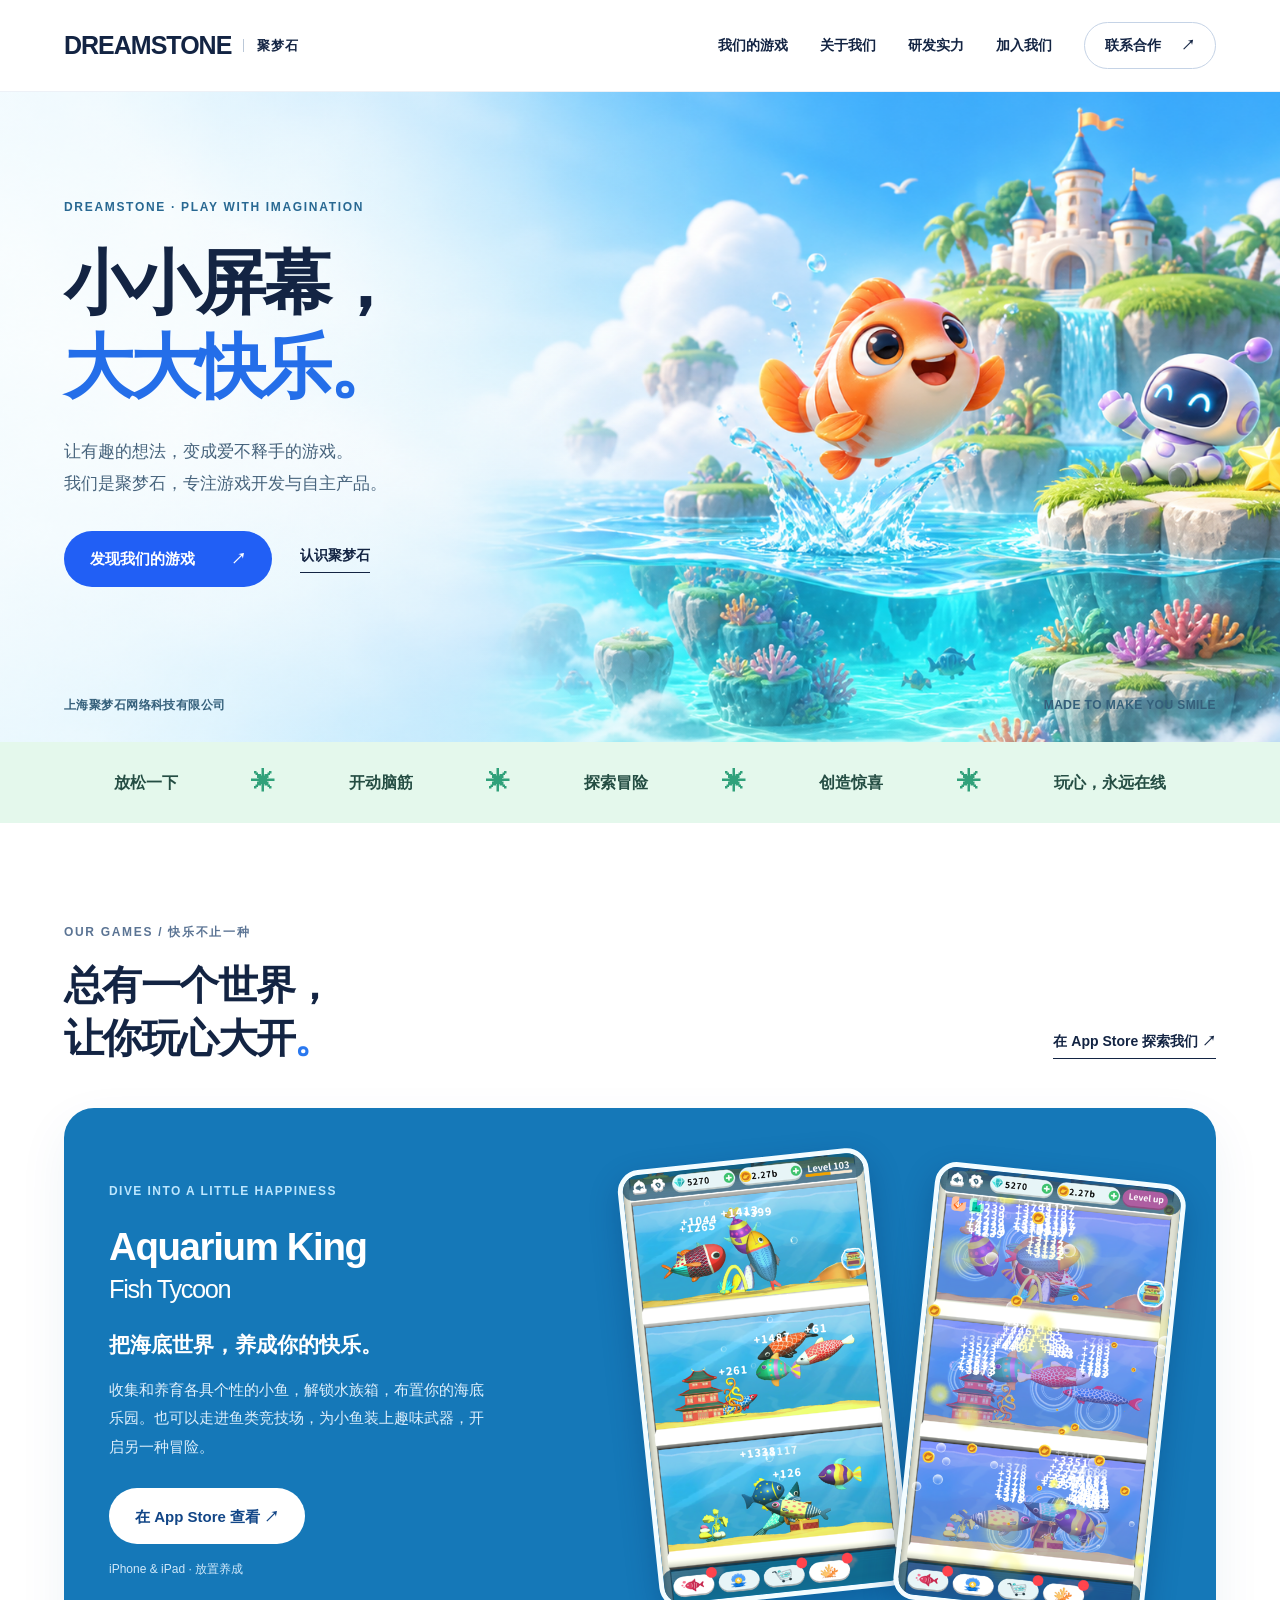
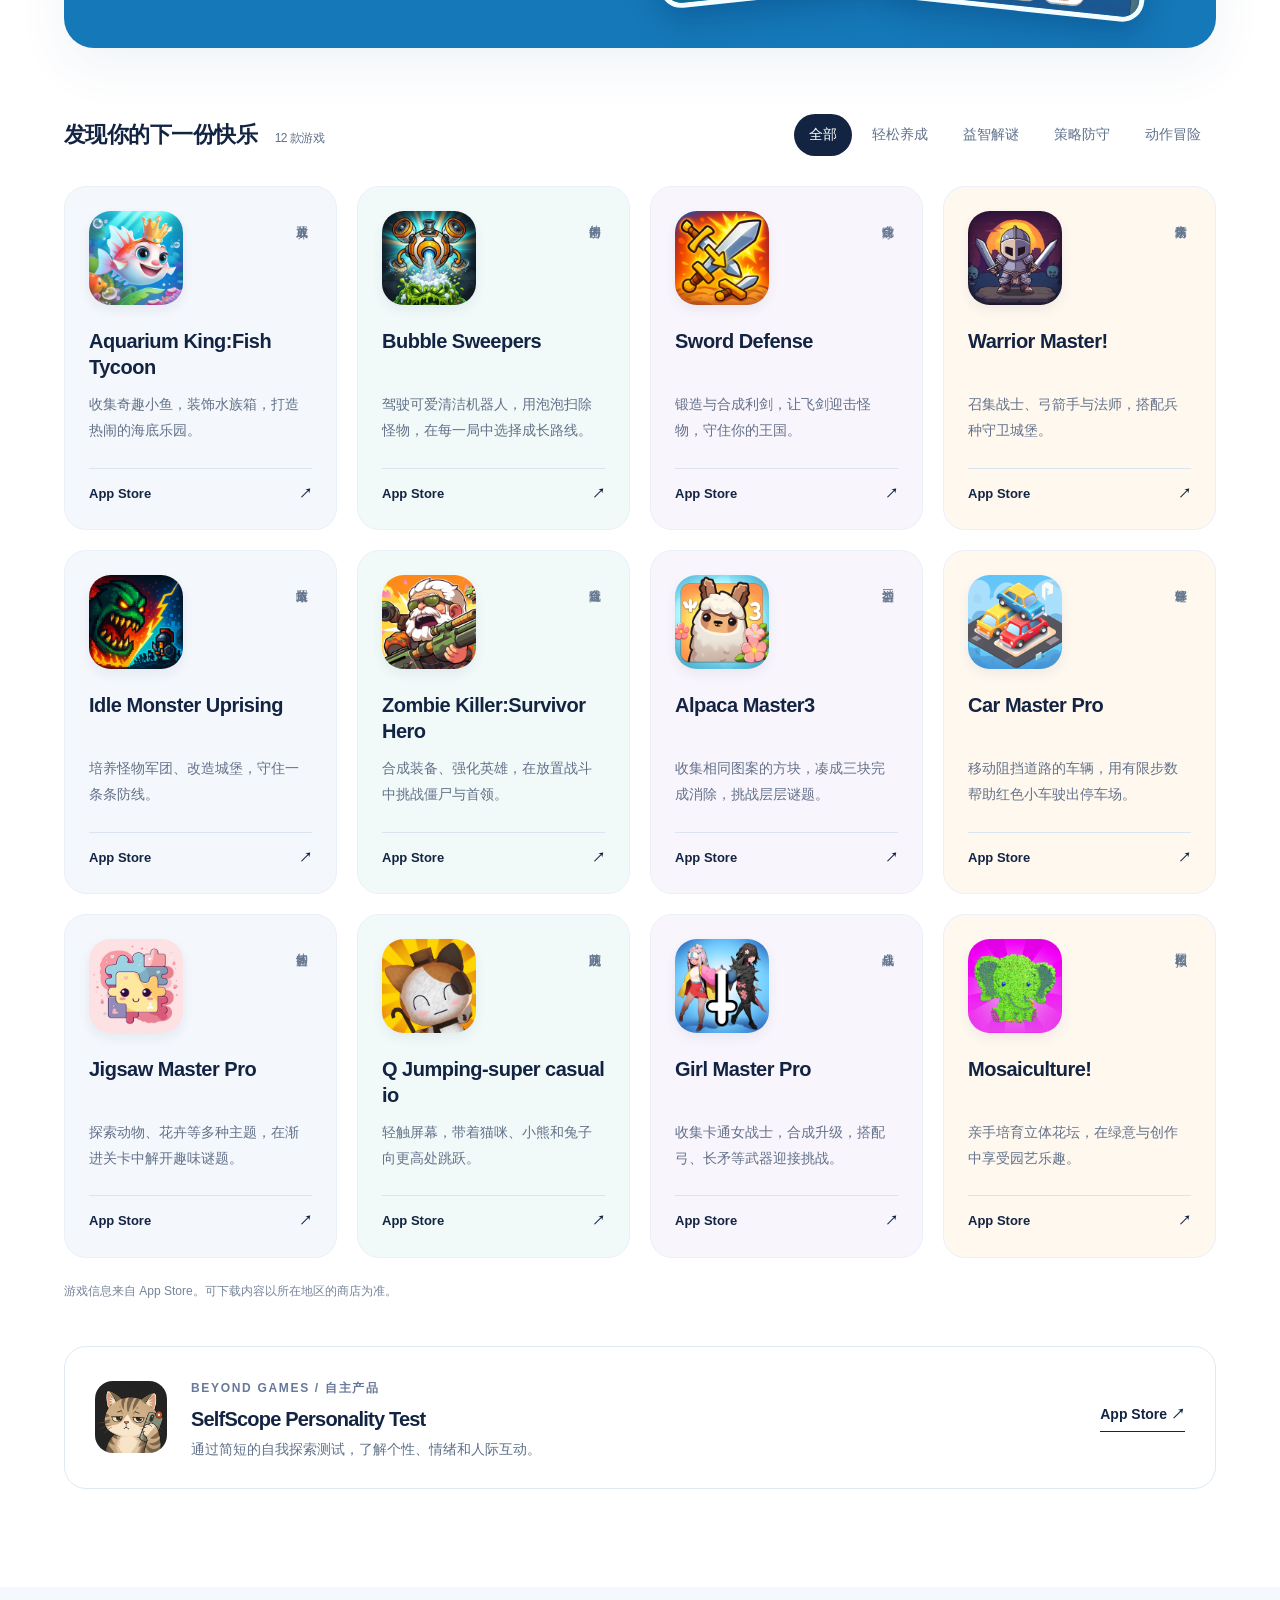
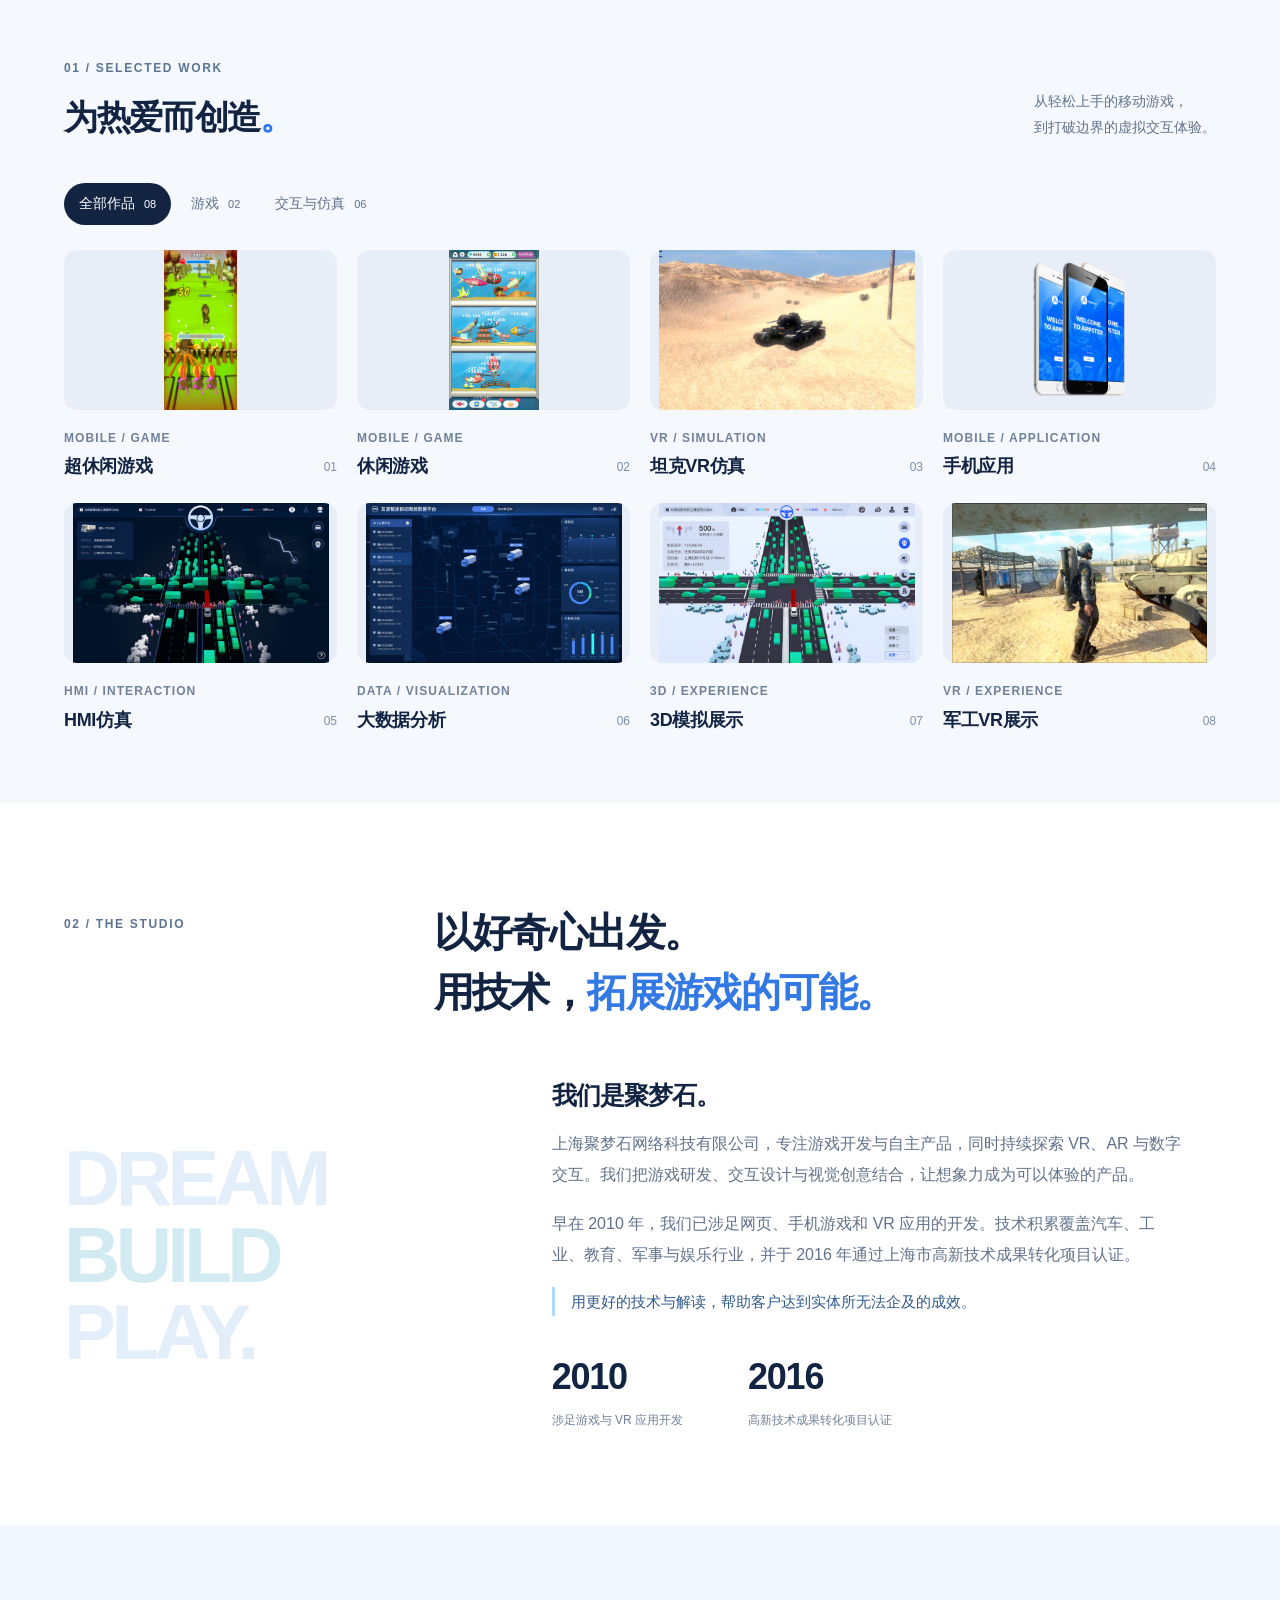
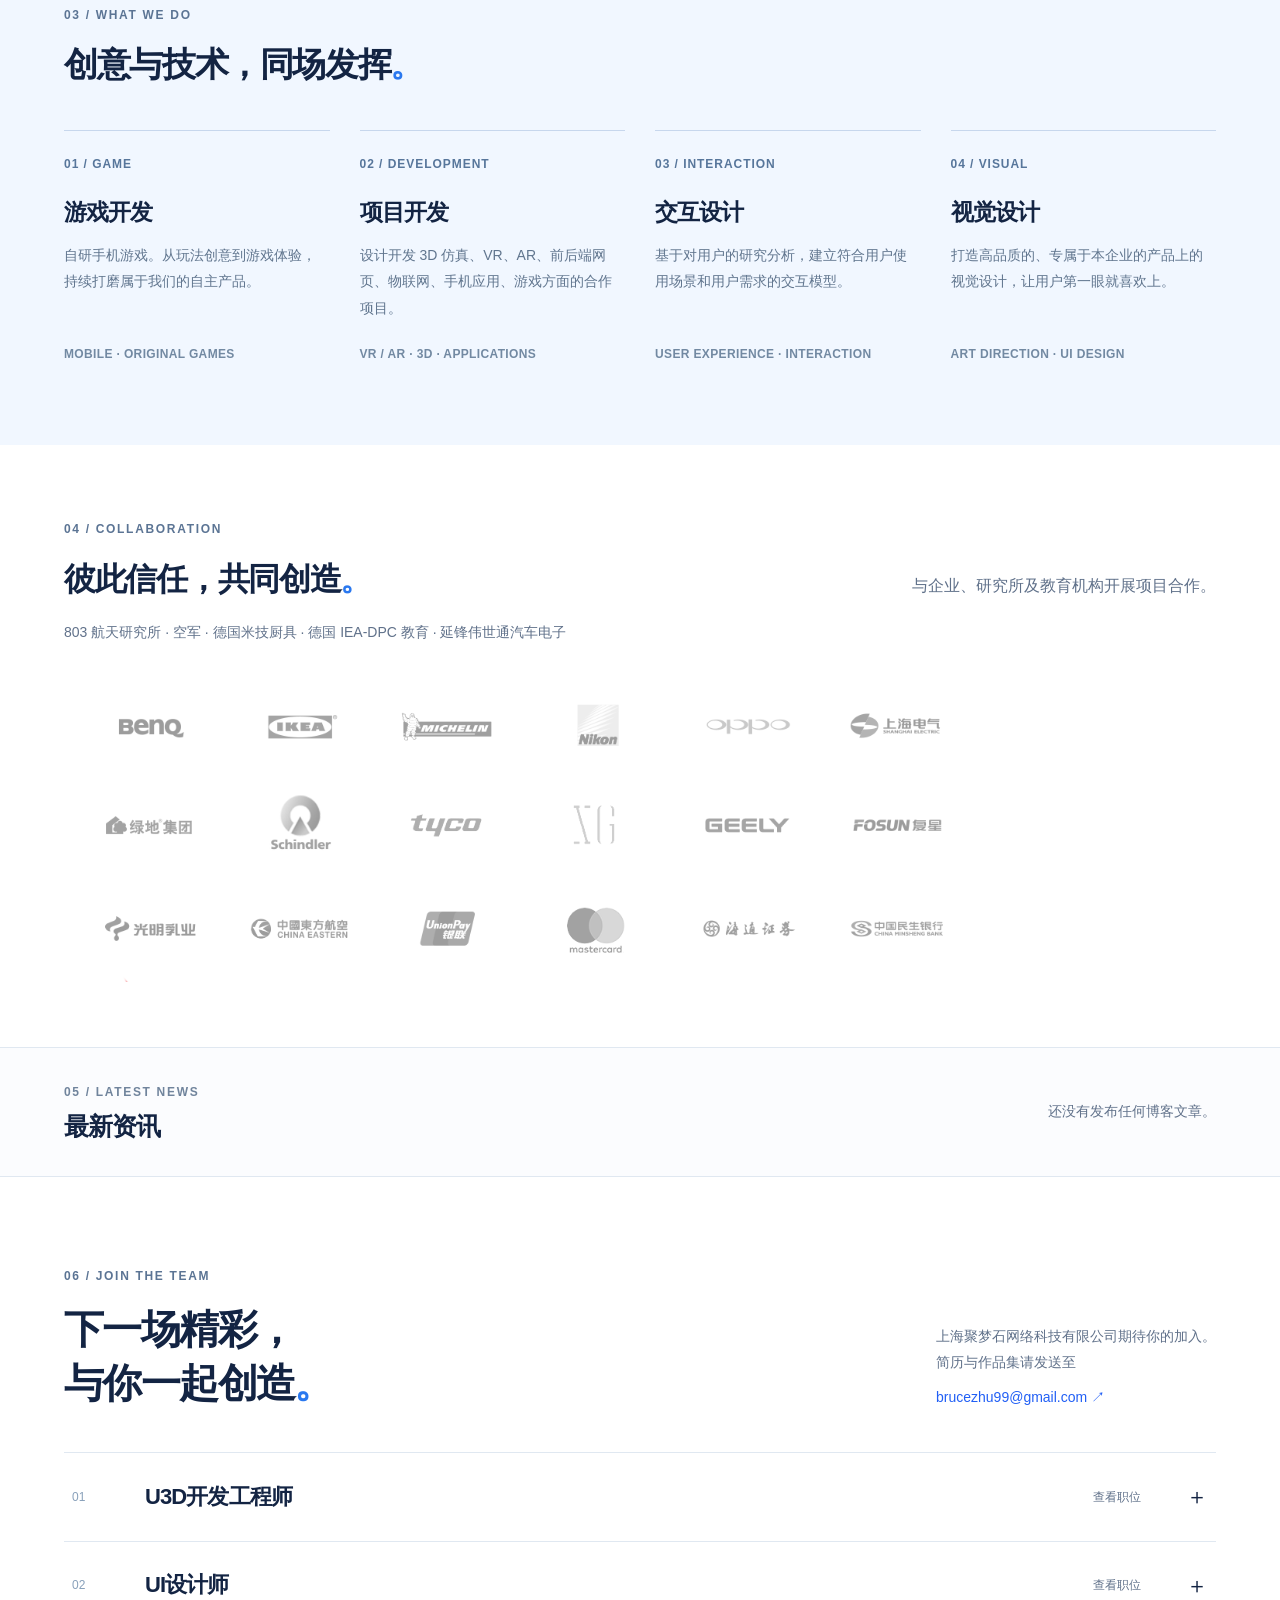
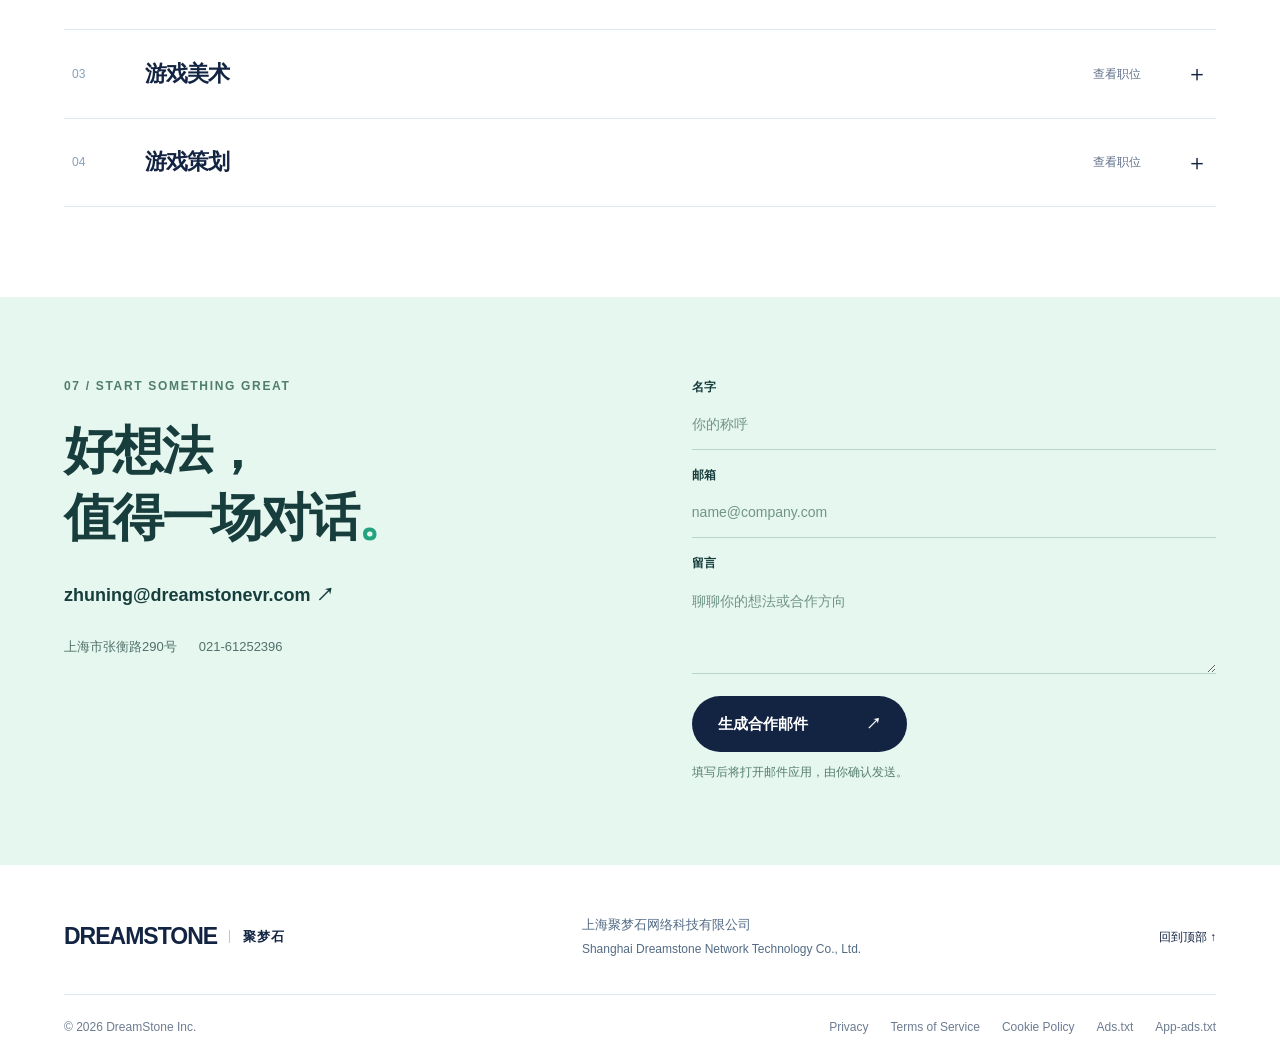
==== index.html @ 65e4093e "Launch playful DreamStone website and preserve advertising files Add the game studio homepage, 12 ve" ====
<!doctype html><html lang="zh-CN"><head><meta charset="utf-8"><meta name="viewport" content="width=device-width, initial-scale=1"><meta name="theme-color" content="#eefdff"><meta name="description" content="上海聚梦石网络科技有限公司，专注游戏开发、自研手机游戏、VR/AR 与交互设计。探索我们的游戏、作品与合作。"><title>DreamStone 聚梦石 | 游戏开发与自主产品</title><link rel="canonical" href="https://www.dreamstonevr.com/"><link rel="stylesheet" href="./style.css"><script defer src="./script.js"></script></head><body><a class="skip-link" href="#main">跳至正文</a><header class="site-header"><a class="brand" href="./" aria-label="DreamStone 聚梦石 首页">DREAMSTONE<span>聚梦石</span></a><button class="menu-toggle" aria-expanded="false" aria-controls="navigation">菜单 <span aria-hidden="true">＋</span></button><nav id="navigation" aria-label="主导航"><a href="./#games">我们的游戏</a><a href="./#studio">关于我们</a><a href="./#expertise">研发实力</a><a href="./#careers">加入我们</a><a class="nav-contact" href="./#contact">联系合作 <span aria-hidden="true">↗</span></a></nav></header><main id="main">
<section class="hero" id="section-f_c935b1f8-69a4-429b-96af-4ca5a14fdb53"><img class="hero-art" src="./hero.png" alt="小鱼、机器人与漂浮岛屿组成的明亮趣味世界，DreamStone 原创品牌概念视觉" fetchpriority="high"><div class="hero-shade"></div><div class="hero-content"><p class="eyebrow hero-kicker">DREAMSTONE · PLAY WITH IMAGINATION</p><h1>小小屏幕，<br><em>大大快乐。</em></h1><p class="hero-copy">让有趣的想法，变成爱不释手的游戏。<br>我们是聚梦石，专注游戏开发与自主产品。</p><div class="hero-actions"><a class="button primary" href="#games">发现我们的游戏 <span aria-hidden="true">↗</span></a><a class="text-link" href="#studio">认识聚梦石</a></div></div><div class="hero-bottom"><span>上海聚梦石网络科技有限公司</span><a href="#games">快乐，继续向下 ↓</a><span>MADE TO MAKE YOU SMILE</span></div></section>
<div class="discipline-strip"><span>放松一下</span><i>✳</i><span>开动脑筋</span><i>✳</i><span>探索冒险</span><i>✳</i><span>创造惊喜</span><i>✳</i><span>玩心，永远在线</span></div>
<section class="section games-section" id="games"><div class="section-heading"><div><p class="eyebrow">OUR GAMES / 快乐不止一种</p><h2>总有一个世界，<br>让你玩心大开<span class="lime">。</span></h2></div><a class="text-link" href="https://apps.apple.com/us/developer/shanghai-dreamstone-network-technology-co-ltd/id524619550" target="_blank" rel="noopener noreferrer">在 App Store 探索我们 ↗</a></div>
<div class="featured-game"><div class="featured-copy"><span class="feature-tag">DIVE INTO A LITTLE HAPPINESS</span><h3>Aquarium King<span>Fish Tycoon</span></h3><p>把海底世界，养成你的快乐。</p><p class="featured-description">收集和养育各具个性的小鱼，解锁水族箱，布置你的海底乐园。也可以走进鱼类竞技场，为小鱼装上趣味武器，开启另一种冒险。</p><a class="button white" href="https://apps.apple.com/us/app/aquarium-king-fish-tycoon/id1570078723" target="_blank" rel="noopener noreferrer">在 App Store 查看 ↗</a><span class="platform-note">iPhone & iPad · 放置养成</span></div><div class="featured-screens"><img src="./aquarium-screen-1.png" alt="Aquarium King 官方游戏截图：多层水族箱与奇趣小鱼" width="392" height="696" loading="lazy"><img src="./aquarium-screen-2.png" alt="Aquarium King 官方游戏截图：鱼类竞技玩法" width="392" height="696" loading="lazy"></div></div>
<div class="games-toolbar"><h3>发现你的下一份快乐 <span>12 款游戏</span></h3><div class="game-filters" role="group" aria-label="游戏分类"><button class="active" aria-pressed="true" data-game-filter="all">全部</button><button aria-pressed="false" data-game-filter="relax">轻松养成</button><button aria-pressed="false" data-game-filter="puzzle">益智解谜</button><button aria-pressed="false" data-game-filter="strategy">策略防守</button><button aria-pressed="false" data-game-filter="action">动作冒险</button></div></div><div class="games-grid"><article class="game-card" data-game-category="relax"><div class="game-top"><img src="./game-1570078723.jpg" alt="Aquarium King:Fish Tycoon 游戏图标" width="112" height="112" loading="lazy"><span class="game-kind">放置养成</span></div><h3>Aquarium King:Fish Tycoon</h3><p>收集奇趣小鱼，装饰水族箱，打造热闹的海底乐园。</p><a href="https://apps.apple.com/us/app/aquarium-king-fish-tycoon/id1570078723" target="_blank" rel="noopener noreferrer" aria-label="在 App Store 查看 Aquarium King:Fish Tycoon">App Store <span aria-hidden="true">↗</span></a></article><article class="game-card" data-game-category="action"><div class="game-top"><img src="./game-6780323839.jpg" alt="Bubble Sweepers 游戏图标" width="112" height="112" loading="lazy"><span class="game-kind">休闲射击</span></div><h3>Bubble Sweepers</h3><p>驾驶可爱清洁机器人，用泡泡扫除怪物，在每一局中选择成长路线。</p><a href="https://apps.apple.com/us/app/bubble-sweepers/id6780323839" target="_blank" rel="noopener noreferrer" aria-label="在 App Store 查看 Bubble Sweepers">App Store <span aria-hidden="true">↗</span></a></article><article class="game-card" data-game-category="strategy"><div class="game-top"><img src="./game-6751023880.jpg" alt="Sword Defense 游戏图标" width="112" height="112" loading="lazy"><span class="game-kind">合成防守</span></div><h3>Sword Defense</h3><p>锻造与合成利剑，让飞剑迎击怪物，守住你的王国。</p><a href="https://apps.apple.com/us/app/sword-defense/id6751023880" target="_blank" rel="noopener noreferrer" aria-label="在 App Store 查看 Sword Defense">App Store <span aria-hidden="true">↗</span></a></article><article class="game-card" data-game-category="strategy"><div class="game-top"><img src="./game-6753886900.jpg" alt="Warrior Master! 游戏图标" width="112" height="112" loading="lazy"><span class="game-kind">像素塔防</span></div><h3>Warrior Master!</h3><p>召集战士、弓箭手与法师，搭配兵种守卫城堡。</p><a href="https://apps.apple.com/us/app/warrior-master/id6753886900" target="_blank" rel="noopener noreferrer" aria-label="在 App Store 查看 Warrior Master!">App Store <span aria-hidden="true">↗</span></a></article><article class="game-card" data-game-category="strategy"><div class="game-top"><img src="./game-6754059428.jpg" alt="Idle Monster Uprising 游戏图标" width="112" height="112" loading="lazy"><span class="game-kind">放置策略</span></div><h3>Idle Monster Uprising</h3><p>培养怪物军团、改造城堡，守住一条条防线。</p><a href="https://apps.apple.com/us/app/idle-monster-uprising/id6754059428" target="_blank" rel="noopener noreferrer" aria-label="在 App Store 查看 Idle Monster Uprising">App Store <span aria-hidden="true">↗</span></a></article><article class="game-card" data-game-category="action"><div class="game-top"><img src="./game-1449235257.jpg" alt="Zombie Killer:Survivor Hero 游戏图标" width="112" height="112" loading="lazy"><span class="game-kind">合成冒险</span></div><h3>Zombie Killer:Survivor Hero</h3><p>合成装备、强化英雄，在放置战斗中挑战僵尸与首领。</p><a href="https://apps.apple.com/us/app/zombie-killer-survivor-hero/id1449235257" target="_blank" rel="noopener noreferrer" aria-label="在 App Store 查看 Zombie Killer:Survivor Hero">App Store <span aria-hidden="true">↗</span></a></article><article class="game-card" data-game-category="puzzle"><div class="game-top"><img src="./game-1661727412.jpg" alt="Alpaca Master3 游戏图标" width="112" height="112" loading="lazy"><span class="game-kind">三消益智</span></div><h3>Alpaca Master3</h3><p>收集相同图案的方块，凑成三块完成消除，挑战层层谜题。</p><a href="https://apps.apple.com/us/app/alpaca-master3/id1661727412" target="_blank" rel="noopener noreferrer" aria-label="在 App Store 查看 Alpaca Master3">App Store <span aria-hidden="true">↗</span></a></article><article class="game-card" data-game-category="puzzle"><div class="game-top"><img src="./game-6445834416.jpg" alt="Car Master Pro 游戏图标" width="112" height="112" loading="lazy"><span class="game-kind">停车解谜</span></div><h3>Car Master Pro</h3><p>移动阻挡道路的车辆，用有限步数帮助红色小车驶出停车场。</p><a href="https://apps.apple.com/us/app/car-master-pro/id6445834416" target="_blank" rel="noopener noreferrer" aria-label="在 App Store 查看 Car Master Pro">App Store <span aria-hidden="true">↗</span></a></article><article class="game-card" data-game-category="puzzle"><div class="game-top"><img src="./game-6447655092.jpg" alt="Jigsaw Master Pro 游戏图标" width="112" height="112" loading="lazy"><span class="game-kind">休闲益智</span></div><h3>Jigsaw Master Pro</h3><p>探索动物、花卉等多种主题，在渐进关卡中解开趣味谜题。</p><a href="https://apps.apple.com/us/app/jigsaw-master-pro/id6447655092" target="_blank" rel="noopener noreferrer" aria-label="在 App Store 查看 Jigsaw Master Pro">App Store <span aria-hidden="true">↗</span></a></article><article class="game-card" data-game-category="action"><div class="game-top"><img src="./game-1391591283.jpg" alt="Q Jumping-super casual io 游戏图标" width="112" height="112" loading="lazy"><span class="game-kind">萌宠跳跃</span></div><h3>Q Jumping-super casual io</h3><p>轻触屏幕，带着猫咪、小熊和兔子向更高处跳跃。</p><a href="https://apps.apple.com/us/app/q-jumping-super-casual-io/id1391591283" target="_blank" rel="noopener noreferrer" aria-label="在 App Store 查看 Q Jumping-super casual io">App Store <span aria-hidden="true">↗</span></a></article><article class="game-card" data-game-category="action"><div class="game-top"><img src="./game-6450163627.jpg" alt="Girl Master Pro 游戏图标" width="112" height="112" loading="lazy"><span class="game-kind">合成战斗</span></div><h3>Girl Master Pro</h3><p>收集卡通女战士，合成升级，搭配弓、长矛等武器迎接挑战。</p><a href="https://apps.apple.com/us/app/girl-master-pro/id6450163627" target="_blank" rel="noopener noreferrer" aria-label="在 App Store 查看 Girl Master Pro">App Store <span aria-hidden="true">↗</span></a></article><article class="game-card" data-game-category="relax"><div class="game-top"><img src="./game-1643468126.jpg" alt="Mosaiculture! 游戏图标" width="112" height="112" loading="lazy"><span class="game-kind">园艺模拟</span></div><h3>Mosaiculture!</h3><p>亲手培育立体花坛，在绿意与创作中享受园艺乐趣。</p><a href="https://apps.apple.com/us/app/mosaiculture/id1643468126" target="_blank" rel="noopener noreferrer" aria-label="在 App Store 查看 Mosaiculture!">App Store <span aria-hidden="true">↗</span></a></article></div><p id="game-result" class="sr-only" aria-live="polite"></p><p class="store-note">游戏信息来自 App Store。可下载内容以所在地区的商店为准。</p>
<div class="other-product"><img src="./game-6767140611.jpg" alt="SelfScope Personality Test 图标" width="72" height="72" loading="lazy"><div><span class="eyebrow">BEYOND GAMES / 自主产品</span><h3>SelfScope Personality Test</h3><p>通过简短的自我探索测试，了解个性、情绪和人际互动。</p></div><a class="text-link" href="https://apps.apple.com/us/app/selfscope-personality-test/id6767140611" target="_blank" rel="noopener noreferrer">App Store ↗</a></div></section>
<section class="section work-section" id="work"><span class="legacy-anchor" id="section-f_c42fc412-6797-42c9-9187-fbd71493d029"></span><div class="section-heading"><div><p class="eyebrow">01 / SELECTED WORK</p><h2>为热爱而创造<span class="lime">。</span></h2></div><p>从轻松上手的移动游戏，<br>到打破边界的虚拟交互体验。</p></div><div class="filters" role="group" aria-label="作品分类"><button class="active" aria-pressed="true" data-filter="all">全部作品 <span>08</span></button><button aria-pressed="false" data-filter="games">游戏 <span>02</span></button><button aria-pressed="false" data-filter="interactive">交互与仿真 <span>06</span></button></div><div class="work-grid"><button class="work-card featured" type="button" data-category="games" data-image="./case-02.jpg" data-title="超休闲游戏" aria-label="查看超休闲游戏案例原图"><div class="work-image"><img src="./case-02.jpg" alt="超休闲游戏" loading="lazy" width="720" height="405"><span class="image-action" aria-hidden="true">↗</span></div><div class="work-meta"><div><span class="eyebrow">MOBILE / GAME</span><h3>超休闲游戏</h3></div><span class="work-number">01</span></div></button><button class="work-card featured" type="button" data-category="games" data-image="./case-07.jpg" data-title="休闲游戏" aria-label="查看休闲游戏案例原图"><div class="work-image"><img src="./case-07.jpg" alt="休闲游戏" loading="lazy" width="720" height="405"><span class="image-action" aria-hidden="true">↗</span></div><div class="work-meta"><div><span class="eyebrow">MOBILE / GAME</span><h3>休闲游戏</h3></div><span class="work-number">02</span></div></button><button class="work-card " type="button" data-category="interactive" data-image="./case-01.png" data-title="坦克VR仿真" aria-label="查看坦克VR仿真案例原图"><div class="work-image"><img src="./case-01.png" alt="坦克VR仿真" loading="lazy" width="720" height="405"><span class="image-action" aria-hidden="true">↗</span></div><div class="work-meta"><div><span class="eyebrow">VR / SIMULATION</span><h3>坦克VR仿真</h3></div><span class="work-number">03</span></div></button><button class="work-card " type="button" data-category="interactive" data-image="./case-03.png" data-title="手机应用" aria-label="查看手机应用案例原图"><div class="work-image"><img src="./case-03.png" alt="手机应用" loading="lazy" width="720" height="405"><span class="image-action" aria-hidden="true">↗</span></div><div class="work-meta"><div><span class="eyebrow">MOBILE / APPLICATION</span><h3>手机应用</h3></div><span class="work-number">04</span></div></button><button class="work-card " type="button" data-category="interactive" data-image="./case-04.jpg" data-title="HMI仿真" aria-label="查看HMI仿真案例原图"><div class="work-image"><img src="./case-04.jpg" alt="HMI仿真" loading="lazy" width="720" height="405"><span class="image-action" aria-hidden="true">↗</span></div><div class="work-meta"><div><span class="eyebrow">HMI / INTERACTION</span><h3>HMI仿真</h3></div><span class="work-number">05</span></div></button><button class="work-card " type="button" data-category="interactive" data-image="./case-05.jpg" data-title="大数据分析" aria-label="查看大数据分析案例原图"><div class="work-image"><img src="./case-05.jpg" alt="大数据分析" loading="lazy" width="720" height="405"><span class="image-action" aria-hidden="true">↗</span></div><div class="work-meta"><div><span class="eyebrow">DATA / VISUALIZATION</span><h3>大数据分析</h3></div><span class="work-number">06</span></div></button><button class="work-card " type="button" data-category="interactive" data-image="./case-06.jpg" data-title="3D模拟展示" aria-label="查看3D模拟展示案例原图"><div class="work-image"><img src="./case-06.jpg" alt="3D模拟展示" loading="lazy" width="720" height="405"><span class="image-action" aria-hidden="true">↗</span></div><div class="work-meta"><div><span class="eyebrow">3D / EXPERIENCE</span><h3>3D模拟展示</h3></div><span class="work-number">07</span></div></button><button class="work-card " type="button" data-category="interactive" data-image="./case-08.png" data-title="军工VR展示" aria-label="查看军工VR展示案例原图"><div class="work-image"><img src="./case-08.png" alt="军工VR展示" loading="lazy" width="720" height="405"><span class="image-action" aria-hidden="true">↗</span></div><div class="work-meta"><div><span class="eyebrow">VR / EXPERIENCE</span><h3>军工VR展示</h3></div><span class="work-number">08</span></div></button></div><p class="work-result sr-only" aria-live="polite"></p></section>
<section class="section studio-section" id="studio"><span class="legacy-anchor" id="section-f_4228c337-e86f-43c0-85a7-d21270d2e737"></span><div class="studio-top"><p class="eyebrow">02 / THE STUDIO</p><p class="studio-manifesto">以好奇心出发。<br>用技术，<span>拓展游戏的可能。</span></p></div><div class="studio-bottom"><div class="studio-word">DREAM<br><span>BUILD</span><br>PLAY.</div><div class="studio-copy"><h3>我们是聚梦石。</h3><p>上海聚梦石网络科技有限公司，专注游戏开发与自主产品，同时持续探索 VR、AR 与数字交互。我们把游戏研发、交互设计与视觉创意结合，让想象力成为可以体验的产品。</p><p>早在 2010 年，我们已涉足网页、手机游戏和 VR 应用的开发。技术积累覆盖汽车、工业、教育、军事与娱乐行业，并于 2016 年通过上海市高新技术成果转化项目认证。</p><p class="studio-quote">用更好的技术与解读，帮助客户达到实体所无法企及的成效。</p><div class="milestones"><div><strong>2010</strong><span>涉足游戏与 VR 应用开发</span></div><div><strong>2016</strong><span>高新技术成果转化项目认证</span></div></div></div></div></section>
<section class="section expertise-section" id="expertise"><span class="legacy-anchor" id="section-f_567c95d9-d04e-42cd-bc88-c0b9f6d23569"></span><div class="section-heading"><div><p class="eyebrow">03 / WHAT WE DO</p><h2>创意与技术，同场发挥<span class="lime">。</span></h2></div></div><div class="expertise-grid"><article><span class="capability-number">01 / GAME</span><h3>游戏开发</h3><p>自研手机游戏。从玩法创意到游戏体验，持续打磨属于我们的自主产品。</p><span class="capability-tag">MOBILE · ORIGINAL GAMES</span></article><article><span class="capability-number">02 / DEVELOPMENT</span><h3>项目开发</h3><p>设计开发 3D 仿真、VR、AR、前后端网页、物联网、手机应用、游戏方面的合作项目。</p><span class="capability-tag">VR / AR · 3D · APPLICATIONS</span></article><article><span class="capability-number">03 / INTERACTION</span><h3>交互设计</h3><p>基于对用户的研究分析，建立符合用户使用场景和用户需求的交互模型。</p><span class="capability-tag">USER EXPERIENCE · INTERACTION</span></article><article><span class="capability-number">04 / VISUAL</span><h3>视觉设计</h3><p>打造高品质的、专属于本企业的产品上的视觉设计，让用户第一眼就喜欢上。</p><span class="capability-tag">ART DIRECTION · UI DESIGN</span></article></div></section>
<section class="section partners-section" id="partners"><span class="legacy-anchor" id="section-f_fa517d87-17cc-4539-b02c-eb68f96657d0"></span><p class="eyebrow">04 / COLLABORATION</p><div class="section-heading"><h2>彼此信任，共同创造<span class="lime">。</span></h2><p>与企业、研究所及教育机构开展项目合作。</p></div><p class="partners-copy">803 航天研究所 · 空军 · 德国米技厨具 · 德国 IEA-DPC 教育 · 延锋伟世通汽车电子</p><div class="partners-image"><img src="./partners.png" alt="原官网合作伙伴展示" loading="lazy"></div></section>
<section class="section news-section" id="news"><span class="legacy-anchor" id="section-f_072dec82-0565-4ae6-be80-2ce75dec5929"></span><div><p class="eyebrow">05 / LATEST NEWS</p><h2>最新资讯</h2></div><p>还没有发布任何博客文章。</p></section>
<section class="section careers-section" id="careers"><span class="legacy-anchor" id="section-f_4efe022c-b2f5-4af7-83c6-f37a21e5d4b7"></span><div class="section-heading"><div><p class="eyebrow">06 / JOIN THE TEAM</p><h2>下一场精彩，<br>与你一起创造<span class="lime">。</span></h2></div><p>上海聚梦石网络科技有限公司期待你的加入。<br>简历与作品集请发送至<br><a href="mailto:brucezhu99@gmail.com">brucezhu99@gmail.com ↗</a></p></div><div class="jobs"><details class="job"><summary><span class="job-index">01</span><h3>U3D开发工程师</h3><span class="job-label">查看职位</span><span class="job-expand" aria-hidden="true">＋</span></summary><div class="job-content"><div><p>· 负责公司产品U3D游戏架构与开发维护</p><p>· 熟悉 U3D引擎，C#语言和多种插件</p><p>· 掌握U3D进行UGUI、Android、Ios平台开发技能</p><p>· 有钻研精神，对新技术有孜孜不倦的追求</p><p>· 加分项：了解网络Socket 等协议接口开发</p></div><a href="mailto:brucezhu99@gmail.com?subject=U3D开发工程师应聘" class="text-link">投递简历 ↗</a></div></details><details class="job"><summary><span class="job-index">02</span><h3>UI设计师</h3><span class="job-label">查看职位</span><span class="job-expand" aria-hidden="true">＋</span></summary><div class="job-content"><div><p>· 参与完成公司产品设计及UI设计</p><p>· 具有完整的项目作品（请 Email 中提交 Portfolio）</p><p>· 熟练用 PS、AI 等图像处理软件</p><p>· 手绘能力出色，构图及色彩能力扎实</p><p>· 对 App 设计有强烈兴趣热爱设计，细节控</p></div><a href="mailto:brucezhu99@gmail.com?subject=UI设计师应聘" class="text-link">投递简历 ↗</a></div></details><details class="job"><summary><span class="job-index">03</span><h3>游戏美术</h3><span class="job-label">查看职位</span><span class="job-expand" aria-hidden="true">＋</span></summary><div class="job-content"><div><p>· 具备3年以上游戏公司设计经验</p><p>· 善于手绘插画能力，能绘制设计闪屏、欢迎页等插图海报</p><p>· 具备一定的动效制作能力，可设计表情包小动画、界面动效等</p><p>· 对设计专注执着、充满激情、勇于创新，有强烈的责任心和领悟能力</p><p>· 具备良好的沟通能力、团队协作能力</p></div><a href="mailto:brucezhu99@gmail.com?subject=游戏美术应聘" class="text-link">投递简历 ↗</a></div></details><details class="job"><summary><span class="job-index">04</span><h3>游戏策划</h3><span class="job-label">查看职位</span><span class="job-expand" aria-hidden="true">＋</span></summary><div class="job-content"><div><p>· 2年以上游戏策划相关工作经验</p><p>· 具备较强的游戏产品逻辑思维能力，能够分析、归纳和梳理产品功能，超休闲游戏开发经验</p><p>· 具备开发技术 知识，具备较强的沟通能力和表达能力</p><p>· 精通且熟练使用原型工具进行设计，如Axure、Viso、OmniGraffle等</p><p>· 掌握常见的交互设计流程与设计方法，在工作中灵活运用</p></div><a href="mailto:brucezhu99@gmail.com?subject=游戏策划应聘" class="text-link">投递简历 ↗</a></div></details></div></section>
<section class="section contact-section" id="contact"><span class="legacy-anchor" id="section-f_2e7ae768-e5a2-46df-ac74-33cbe8bd813a"></span><div class="contact-intro"><p class="eyebrow">07 / START SOMETHING GREAT</p><h2>好想法，<br>值得一场对话<span>。</span></h2><a class="contact-email" href="mailto:zhuning@dreamstonevr.com">zhuning@dreamstonevr.com ↗</a><div class="contact-details"><span>上海市张衡路290号</span><a href="tel:021-61252396">021-61252396</a></div></div><form id="contact-form"><label for="contact-name">名字</label><input id="contact-name" name="name" autocomplete="name" placeholder="你的称呼" required maxlength="100"><label for="contact-email">邮箱</label><input id="contact-email" name="email" type="email" autocomplete="email" placeholder="name@company.com" required maxlength="254"><label for="contact-message">留言</label><textarea id="contact-message" name="message" rows="3" placeholder="聊聊你的想法或合作方向" required maxlength="3000"></textarea><button class="button dark" type="submit">生成合作邮件 <span aria-hidden="true">↗</span></button><p class="form-note">填写后将打开邮件应用，由你确认发送。</p><p id="contact-status" role="status"></p></form></section>
</main><dialog id="work-dialog" aria-labelledby="dialog-title"><div class="dialog-bar"><h2 id="dialog-title"></h2><button id="dialog-close" aria-label="关闭案例预览">关闭 ×</button></div><img id="dialog-image" alt=""><p>DreamStone · 作品展示</p></dialog><footer class="site-footer"><div class="footer-top"><a class="brand" href="./">DREAMSTONE<span>聚梦石</span></a><p>上海聚梦石网络科技有限公司<br><span>Shanghai Dreamstone Network Technology Co., Ltd.</span></p><a href="./#main">回到顶部 ↑</a></div><div class="footer-bottom"><span>© 2026 DreamStone Inc.</span><nav aria-label="法律与广告声明"><a href="./privacy">Privacy</a><a href="./terms-of-service">Terms of Service</a><a href="./pages/cookie-policy">Cookie Policy</a><a href="./ads.txt">Ads.txt</a><a href="./app-ads.txt">App-ads.txt</a></nav></div></footer></body></html>
---- style.css ----
@charset "UTF-8";
:root{--ink:#132443;--muted:#60718a;--blue:#215ff5;--lime:#2a78ef;--line:#e0e8f1;--paper:#fff;--pale:#f4f8fe;--radius:24px;--max:1280px}
*{box-sizing:border-box}html{scroll-behavior:smooth;scroll-padding-top:100px}body{margin:0;background:var(--paper);color:var(--ink);font-family:Arial,"PingFang SC","Microsoft YaHei",sans-serif;font-size:16px;line-height:1.7;-webkit-font-smoothing:antialiased}h1,h2,h3,p{margin:0}h1,h2,h3{line-height:1.2;letter-spacing:-.04em}a{color:inherit;text-decoration:none}button,input,textarea{font:inherit}button,a,input,textarea,summary{-webkit-tap-highlight-color:transparent}button{color:inherit}a,button,summary{touch-action:manipulation}button{cursor:pointer}img{max-width:100%;display:block}button:focus-visible,a:focus-visible,summary:focus-visible{outline:3px solid #fdad29;outline-offset:5px}input:focus-visible,textarea:focus-visible{outline:3px solid #265df0;outline-offset:2px}::selection{background:#bdeefe;color:#142b54}[hidden]{display:none!important}.sr-only{position:absolute;width:1px;height:1px;padding:0;margin:-1px;overflow:hidden;clip:rect(0,0,0,0);white-space:nowrap;border:0}.skip-link{position:fixed;top:-100px;left:20px;padding:12px 20px;background:white;z-index:100}.skip-link:focus{top:12px}.lime{color:var(--lime)}.eyebrow{font-size:12px;font-weight:700;line-height:1.5;letter-spacing:.14em}.legacy-anchor{position:absolute;top:0;scroll-margin-top:100px}.text-link{font-weight:700;border-bottom:1px solid currentColor;padding-bottom:4px;display:inline-flex;align-items:center;gap:8px}.text-link:hover{color:var(--blue)}
.site-header{height:92px;padding:0 max(5%,calc((100vw - var(--max))/2));display:flex;align-items:center;justify-content:space-between;gap:30px;background:rgba(255,255,255,.96);position:relative;z-index:20;border-bottom:1px solid #edf1f7}.brand{display:inline-flex;align-items:center;gap:12px;font-size:25px;line-height:1;font-weight:900;letter-spacing:-1px;white-space:nowrap}.brand span{font-size:13px;font-weight:600;letter-spacing:.06em;padding-left:13px;border-left:1px solid #bbc8d8}.site-header nav{display:flex;gap:32px;align-items:center;font-size:14px;font-weight:700;white-space:nowrap}.site-header nav>a{transition:color .2s}.site-header nav>a:hover{color:var(--blue)}.nav-contact{border:1px solid #c5d3e6;padding:11px 20px;border-radius:50px}.nav-contact span{margin-left:16px}.menu-toggle{display:none}.button{display:inline-flex;align-items:center;justify-content:space-between;gap:36px;padding:15px 26px;min-height:56px;border:0;border-radius:50px;font-size:15px;font-weight:700;transition:transform .2s,box-shadow .2s}.button:hover{transform:translateY(-3px);box-shadow:0 8px 25px #17335825}.button.primary{background:var(--blue);color:white}.button.white{background:white;color:#124687}.button.dark{background:var(--ink);color:white}
.hero{height:650px;min-height:600px;position:relative;overflow:hidden;background:#eefdff}.hero-art{position:absolute;inset:0;width:100%;height:100%;object-fit:cover;object-position:center}.hero-shade{position:absolute;inset:0;background:linear-gradient(90deg,rgba(243,252,255,.55),rgba(243,252,255,0) 55%);pointer-events:none}.hero-content{position:relative;z-index:1;max-width:var(--max);width:90%;margin:0 auto;padding-top:106px}.hero-kicker{color:#286892;margin-bottom:25px}.hero h1{font-size:clamp(48px,5.5vw,80px);line-height:1.2;font-weight:900;letter-spacing:-.055em}.hero h1 em{font-style:normal;color:#246ee9}.hero-copy{font-size:17px;line-height:1.9;color:#47647d;margin:26px 0 30px}.hero-actions{display:flex;align-items:center;gap:28px}.hero-actions .text-link{font-size:14px}.hero-bottom{position:absolute;bottom:27px;left:5%;right:5%;display:flex;justify-content:space-between;align-items:center;font-size:12px;font-weight:600;color:#35607b;letter-spacing:.035em}.hero-bottom a{display:none}.discipline-strip{min-height:79px;display:flex;align-items:center;justify-content:space-evenly;gap:24px;padding:20px 5%;background:#e4f8ec;color:#244d43;font-size:16px;font-weight:700}.discipline-strip i{color:#30a17a;font-style:normal;font-size:24px}
.section{position:relative;padding:98px max(5%,calc((100vw - var(--max))/2))}.section-heading{display:flex;align-items:flex-end;justify-content:space-between;gap:45px;margin-bottom:42px}.section-heading h2{font-size:clamp(32px,3.1vw,46px);line-height:1.35}.section-heading .eyebrow{margin-bottom:18px;color:#5b7494}.section-heading>p{font-size:16px;color:var(--muted);line-height:1.9;max-width:420px}.section-heading>.text-link{font-size:14px;white-space:nowrap;margin-bottom:7px}
.games-section{padding-top:100px}.featured-game{background:#1578b8;border-radius:30px;display:grid;grid-template-columns:44% 56%;align-items:center;padding:50px 45px;color:white;min-height:535px;overflow:hidden;box-shadow:0 18px 50px #22588f12}.featured-copy{padding:0 12px 0 0;position:relative;z-index:1}.feature-tag{display:inline-block;color:#bce6fe;font-size:11px;letter-spacing:.12em;font-weight:700;margin-bottom:23px}.featured-copy h3{font-size:clamp(32px,3vw,46px);letter-spacing:-.035em;line-height:1.12}.featured-copy h3 span{display:block;font-size:.66em;font-weight:500;margin-top:7px}.featured-copy>p{font-size:21px;font-weight:600;margin-top:24px}.featured-copy .featured-description{font-size:15px;line-height:1.9;color:#deeffc;font-weight:400;max-width:380px;margin-top:13px}.featured-copy .button{margin-top:27px}.platform-note{display:block;font-size:12px;color:#cfe8fa;margin-top:15px}.featured-screens{display:flex;gap:24px;justify-content:flex-end;align-items:center;padding:0 4px}.featured-screens img{width:43%;height:auto;border:5px solid #f3fcff;border-radius:22px;box-shadow:0 12px 30px #04326855}.featured-screens img:first-child{transform:rotate(-6deg)}.featured-screens img:last-child{transform:rotate(6deg) translateY(14px)}
.games-toolbar{margin:66px 0 30px;display:flex;flex-wrap:wrap;gap:24px;align-items:center;justify-content:space-between}.games-toolbar h3{font-size:22px;letter-spacing:-.025em}.games-toolbar h3 span{font-size:12px;color:var(--muted);font-weight:400;margin-left:12px;white-space:nowrap}.game-filters,.filters{display:flex;flex-wrap:wrap;gap:5px}.game-filters button,.filters button{background:none;border:1px solid transparent;border-radius:25px;padding:8px 14px;font-size:14px;color:var(--muted);transition:background .2s,color .2s}.game-filters button:hover,.filters button:hover{background:#edf4ff;color:var(--ink)}.game-filters button.active,.filters button.active{background:var(--ink);color:white}.games-grid{display:grid;grid-template-columns:repeat(4,minmax(0,1fr));gap:20px}.game-card{padding:24px;background:#f4f7fc;border:1px solid #eaf0f8;border-radius:22px;display:flex;flex-direction:column;transition:transform .22s,box-shadow .22s,background .22s;min-width:0}.game-card:nth-child(4n+2){background:#f1faf9}.game-card:nth-child(4n+3){background:#f9f5fd}.game-card:nth-child(4n){background:#fff8ef}.game-card:hover{transform:translateY(-5px);box-shadow:0 10px 25px #244c7020;background:white}.game-top{display:flex;align-items:flex-start;justify-content:space-between;gap:8px;margin-bottom:23px}.game-top img{border-radius:23%;width:94px;height:94px;box-shadow:0 5px 12px #193e6612}.game-kind{font-size:11px;color:#62748d;padding-top:5px;writing-mode:vertical-rl;letter-spacing:.15em}.game-card h3{font-size:20px;line-height:1.3;min-height:52px;letter-spacing:-.025em;overflow-wrap:anywhere}.game-card>p{font-size:14px;color:#637189;line-height:1.85;margin:12px 0 24px;flex:1}.game-card>a{font-size:13px;font-weight:700;display:flex;justify-content:space-between;padding-top:14px;border-top:1px solid #dce4ef}.game-card>a:hover{color:var(--blue)}.store-note{font-size:12px;color:#76849a;margin-top:23px}.other-product{display:flex;align-items:center;gap:24px;margin-top:45px;padding:26px 30px;border:1px solid var(--line);border-radius:22px}.other-product img{border-radius:18px;flex:none}.other-product h3{font-size:20px;margin:7px 0}.other-product p{font-size:14px;color:var(--muted)}.other-product .eyebrow{font-size:10px;color:#67799a}.other-product>.text-link{margin-left:auto;font-size:14px;white-space:nowrap}
.work-section{background:#f5f9fd;padding-top:72px;padding-bottom:72px}.work-section .section-heading h2{font-size:34px}.work-section .section-heading h2:before{content:""}.work-section .filters{margin-bottom:25px}.filters span{font-size:11px;margin-left:5px}.work-grid{display:grid;grid-template-columns:repeat(4,minmax(0,1fr));gap:26px 20px}.work-card{display:block;text-align:left;padding:0;border:0;background:transparent;min-width:0}.work-image{height:160px;display:flex;align-items:center;justify-content:center;border-radius:13px;background:#e7eef7;position:relative;overflow:hidden}.work-image>img{width:100%;height:100%;object-fit:contain}.image-action{position:absolute;right:9px;bottom:9px;border-radius:50%;width:29px;height:29px;background:white;display:grid;place-items:center;opacity:0;transition:opacity .2s}.work-card:hover .image-action{opacity:1}.work-meta{display:flex;justify-content:space-between;align-items:flex-end;margin-top:13px;gap:15px}.work-meta .eyebrow{font-size:9px;color:#718199;letter-spacing:.09em}.work-meta h3{font-size:18px;margin-top:6px;letter-spacing:-.02em}.work-number{font-size:12px;color:#7c8da6}.work-section .work-intro{font-size:14px;color:var(--muted)}
.studio-section{padding-top:100px;padding-bottom:95px}.studio-top{display:grid;grid-template-columns:30% 70%;gap:24px;margin-bottom:58px}.studio-top .eyebrow{color:#5b7494;padding-top:12px}.studio-manifesto{font-size:clamp(32px,3.1vw,46px);line-height:1.5;font-weight:700;letter-spacing:-.04em}.studio-manifesto span{color:#3279e4}.studio-bottom{display:grid;grid-template-columns:38% 62%;gap:50px}.studio-word{font-weight:900;font-size:78px;line-height:.99;letter-spacing:-.06em;color:#e2eefa;align-self:center}.studio-word span{color:#d2eaf1}.studio-copy{max-width:630px}.studio-copy h3{font-size:25px;margin-bottom:18px}.studio-copy>p{margin-top:17px;font-size:16px;line-height:1.95;color:#61728a}.studio-copy .studio-quote{font-size:15px;color:#305a89;border-left:3px solid #aedcff;padding-left:16px}.milestones{display:flex;gap:65px;margin-top:30px}.milestones>div{display:flex;flex-direction:column}.milestones strong{font-size:36px;letter-spacing:-.035em;font-weight:700}.milestones span{font-size:12px;color:#6f8098;margin-top:3px}
.expertise-section{background:#f1f7ff;padding-top:80px;padding-bottom:80px}.expertise-section .section-heading h2{font-size:34px}.expertise-grid{display:grid;grid-template-columns:repeat(4,minmax(0,1fr));gap:30px}.expertise-grid article{border-top:1px solid #c7d7ed;padding-top:23px;display:flex;flex-direction:column;align-items:flex-start}.capability-number{font-size:11px;letter-spacing:.08em;color:#57769b;font-weight:700}.expertise-grid h3{font-size:23px;margin:25px 0 15px}.expertise-grid p{font-size:14px;line-height:1.9;color:#60758e;flex:1}.capability-tag{font-size:9px;font-weight:700;letter-spacing:.03em;color:#7289a2;margin-top:23px}.partners-section{padding-top:75px;padding-bottom:65px}.partners-section>.eyebrow{color:#5b7494;margin-bottom:20px}.partners-section h2{font-size:32px}.partners-section .section-heading{margin-bottom:20px}.partners-copy{font-size:14px;color:var(--muted)}.partners-image{margin-top:32px;background:white;max-width:930px}.partners-image img{width:100%;height:auto;object-fit:contain}.news-section{display:flex;justify-content:space-between;gap:25px;align-items:center;border-top:1px solid var(--line);border-bottom:1px solid var(--line);padding-top:35px;padding-bottom:35px;background:#fbfcfe}.news-section .eyebrow{color:#70849c;font-size:10px;margin-bottom:10px}.news-section h2{font-size:25px}.news-section>p{font-size:14px;color:var(--muted)}
.careers-section{padding-top:90px;padding-bottom:90px}.careers-section .section-heading>p{font-size:14px}.careers-section .section-heading>p>a{color:var(--blue);display:inline-block;margin-top:8px}.job{border-top:1px solid var(--line)}.job:last-child{border-bottom:1px solid var(--line)}.job summary{cursor:pointer;display:flex;align-items:center;gap:25px;padding:25px 8px;list-style:none}.job summary::-webkit-details-marker{display:none}.job-index{color:#88a0ba;font-size:12px;width:48px}.job h3{font-size:22px}.job-label{margin-left:auto;font-size:12px;color:var(--muted)}.job-expand{font-size:22px;transition:transform .2s;margin-left:20px}.job[open] .job-expand{transform:rotate(45deg)}.job-content{padding:0 78px 30px;color:var(--muted);font-size:15px}.job-content p{margin:9px 0}.job-content .text-link{color:var(--blue);margin-top:15px}.contact-section{display:grid;grid-template-columns:1fr 1fr;gap:9%;background:#e6f7ef;padding-top:80px;padding-bottom:75px;color:#173d3d}.contact-intro>.eyebrow{color:#507d6d}.contact-intro h2{font-size:clamp(40px,4vw,56px);line-height:1.32;margin-top:22px}.contact-intro h2 span{color:#24a381}.contact-email{display:inline-block;margin-top:28px;font-size:18px;font-weight:700;overflow-wrap:anywhere}.contact-details{display:flex;flex-wrap:wrap;gap:22px;font-size:13px;margin-top:25px;color:#50716b}#contact-form{display:flex;flex-direction:column}#contact-form label{font-size:12px;font-weight:700;margin-bottom:6px}#contact-form input,#contact-form textarea{padding:10px 0 12px;background:transparent;border:0;border-bottom:1px solid #b7d6c9;color:#173d3d;resize:vertical;margin-bottom:15px;border-radius:0;font-size:14px}#contact-form input::placeholder,#contact-form textarea::placeholder{color:#719489}#contact-form .button{align-self:flex-start;min-width:215px;margin-top:7px}.form-note{font-size:12px;color:#567d70;margin-top:10px}#contact-status{font-size:13px;margin-top:8px}.site-footer{padding:48px max(5%,calc((100vw - var(--max))/2)) 25px;background:white}.footer-top{display:flex;align-items:center;justify-content:space-between;gap:35px;padding-bottom:34px}.footer-top .brand{font-size:23px}.footer-top>p{font-size:13px;line-height:1.8;color:#536b85}.footer-top>p span{font-size:11px}.footer-top>a:last-child{font-size:12px;white-space:nowrap}.footer-bottom{display:flex;justify-content:space-between;gap:25px;border-top:1px solid var(--line);padding-top:22px;font-size:11px;color:#6d7c91}.footer-bottom nav{display:flex;gap:22px;flex-wrap:wrap}.footer-bottom a:hover{color:var(--blue)}
dialog{width:min(950px,92vw);max-height:90vh;padding:24px;border:0;border-radius:22px;color:var(--ink);box-shadow:0 20px 100px #14244650}dialog::backdrop{background:#132443b3;backdrop-filter:blur(6px)}.dialog-bar{display:flex;justify-content:space-between;align-items:center;gap:25px;margin-bottom:20px}.dialog-bar h2{font-size:24px}.dialog-bar button{border:1px solid var(--line);border-radius:30px;padding:8px 15px;background:white;font-size:14px}#dialog-image{max-height:68vh;width:100%;object-fit:contain;background:#f1f5fb}dialog>p{font-size:12px;color:var(--muted);margin-top:15px}.legal-page{padding:68px max(5%,calc((100vw - var(--max))/2)) 90px;background:#f8faff;min-height:70vh}.legal-heading{padding-bottom:42px;border-bottom:1px solid var(--line);margin-bottom:42px}.legal-heading .eyebrow{color:#7185a0;margin-bottom:17px}.legal-heading h1{font-size:clamp(32px,4.2vw,58px);letter-spacing:-.04em;overflow-wrap:anywhere}.legal-layout{display:grid;grid-template-columns:250px minmax(0,1fr);gap:65px}.legal-toc{align-self:start;position:sticky;top:30px;max-height:85vh;overflow:auto}.legal-toc>p{font-size:11px;font-weight:700;letter-spacing:.1em;color:#617792;margin-bottom:12px}.legal-toc nav{display:flex;flex-direction:column}.legal-toc nav a{font-size:11px;line-height:1.7;padding:7px 0;color:#687991}.legal-toc nav a:hover{color:var(--blue)}.legal-toc .text-link{font-size:13px;margin-top:25px}.legal-body{font-size:16px;line-height:1.85;color:#41536d;overflow-wrap:anywhere}.legal-body p{margin:15px 0}.legal-body h2{font-size:22px;letter-spacing:-.02em;line-height:1.45;color:var(--ink);margin:38px 0 16px;scroll-margin-top:25px}.legal-body h1{font-size:28px;margin:28px 0}.legal-body li{margin:6px 0}.legal-body ul,.legal-body ol{padding-left:24px;margin:15px 0}.legal-body a{color:#215ed2;text-decoration:underline;text-underline-offset:3px}.cookie-page{max-width:100%;padding-left:max(7%,calc((100vw - 1000px)/2));padding-right:max(7%,calc((100vw - 1000px)/2))}.hosting-note{background:#eaf2ff;border-left:3px solid var(--blue);padding:20px 25px;margin-bottom:35px;font-size:14px}.hosting-note p{margin-top:8px}.cookie-page>.text-link{margin-top:30px}.not-found{padding:90px 8%;min-height:65vh;background:#eaf7ff}.not-found h1{font-size:60px;margin:25px 0 30px}.not-found>.text-link{margin-left:30px}
@media(min-width:1600px){.hero-content{padding-top:108px}.hero{height:700px}.hero-art{object-position:center 53%}.hero-bottom{left:calc((100vw - var(--max))/2);right:calc((100vw - var(--max))/2)}}
@media(max-width:1100px){.site-header{padding:0 4%;gap:20px}.brand{font-size:22px}.brand span{font-size:12px}.site-header nav{gap:20px;font-size:13px}.nav-contact{padding:9px 14px}.hero{height:610px}.hero-content{padding-top:110px}.hero h1{font-size:65px}.hero-copy{font-size:15px}.hero-art{object-position:54% center}.section{padding-left:5%;padding-right:5%}.games-grid{grid-template-columns:repeat(3,minmax(0,1fr))}.featured-game{padding:40px 30px;grid-template-columns:44% 56%;min-height:480px}.featured-screens{gap:16px}.featured-screens img{width:45%}.featured-copy h3{font-size:35px}.featured-description{max-width:320px}.work-grid{grid-template-columns:repeat(4,minmax(0,1fr))}.work-image{height:130px}.studio-bottom{grid-template-columns:32% 68%;gap:25px}.studio-word{font-size:67px}.expertise-grid{gap:22px}.capability-tag{font-size:8px}.footer-top{flex-wrap:wrap}.footer-bottom nav{gap:14px}.contact-section{gap:6%}.legal-layout{grid-template-columns:200px minmax(0,1fr);gap:35px}}
@media(max-width:800px){.site-header{height:78px}.brand{font-size:22px}.site-header nav{gap:13px;font-size:12px}.nav-contact span{margin-left:8px}.hero{height:570px;min-height:570px}.hero-art{object-position:54% center}.hero-content{padding-top:95px}.hero h1{font-size:54px}.hero-copy{max-width:310px;font-size:14px}.hero-actions{gap:20px}.hero-actions .button{padding:13px 20px;font-size:14px;gap:20px;min-height:50px}.hero-bottom{font-size:10px}.hero-bottom>span:last-child{display:none}.discipline-strip{gap:12px;font-size:14px;min-height:64px}.discipline-strip span:last-child,.discipline-strip i:last-of-type{display:none}.section{padding-top:70px;padding-bottom:70px}.section-heading{gap:25px}.section-heading>.text-link{white-space:normal;font-size:12px;max-width:150px}.section-heading h2{font-size:34px}.featured-game{grid-template-columns:1fr;padding:35px;gap:30px}.featured-copy h3 span{display:inline;margin-left:10px;font-size:.72em}.featured-copy .featured-description{max-width:100%}.featured-screens{justify-content:center;gap:30px;padding:15px 0}.featured-screens img{width:35%;max-width:240px}.games-toolbar h3{font-size:22px}.games-grid{grid-template-columns:repeat(3,minmax(0,1fr));gap:14px}.game-card{padding:18px}.game-top img{width:82px;height:82px}.game-card h3{font-size:18px;min-height:47px}.game-card p{font-size:13px}.other-product{padding:22px;gap:18px}.other-product>div{flex:1}.other-product>.text-link{font-size:12px}.work-grid{grid-template-columns:repeat(2,minmax(0,1fr));gap:25px}.work-image{height:200px}.studio-top{grid-template-columns:1fr;gap:20px;margin-bottom:35px}.studio-manifesto{font-size:35px}.studio-bottom{grid-template-columns:1fr}.studio-word{display:none}.studio-copy{max-width:100%}.expertise-grid{grid-template-columns:repeat(2,minmax(0,1fr));gap:32px}.capability-tag{font-size:10px}.partners-section .section-heading{align-items:flex-start;flex-direction:column;gap:14px}.partners-section .section-heading h2{font-size:30px}.news-section{padding-top:30px;padding-bottom:30px}.contact-section{grid-template-columns:1fr;gap:40px}.contact-intro h2{font-size:46px}.contact-details{margin-top:16px}#contact-form{max-width:600px}.footer-top>p{order:3;width:100%}.footer-bottom{flex-direction:column;gap:14px}.footer-bottom nav{gap:16px}.legal-layout{display:block}.legal-toc{position:static;max-height:unset;margin-bottom:30px}.legal-toc nav{display:none}.legal-toc>p{display:none}.legal-toc .text-link{margin-top:0}.legal-heading h1{font-size:40px}.job-content{padding-left:50px;padding-right:15px}}
@media(max-width:600px){html{scroll-padding-top:25px}.site-header{height:72px;padding:0 6%;position:relative}.brand{font-size:22px;gap:9px}.brand span{font-size:11px;padding-left:10px}.menu-toggle{display:flex;align-items:center;gap:12px;border:0;background:#edf4ff;padding:8px 12px;border-radius:22px;font-size:12px;font-weight:700}.menu-toggle span{font-size:17px}.site-header nav{position:absolute;top:72px;left:0;right:0;background:white;padding:16px 6% 24px;box-shadow:0 15px 20px #102c5012;display:none;flex-direction:column;align-items:stretch;gap:0;font-size:15px;white-space:normal}.site-header nav.open{display:flex}.site-header nav>a{padding:12px 0}.site-header nav .nav-contact{padding:12px 18px;margin-top:12px}.hero{min-height:680px;height:calc(100svh - 72px);max-height:790px;background:#e7faff}.hero-art{height:53%;width:100%;top:auto;bottom:34px;object-fit:cover;object-position:right center}.hero-shade{background:linear-gradient(180deg,#f1fcff 0%,#f1fcff 36%,transparent 65%);height:100%}.hero-content{padding-top:40px;width:88%}.hero-kicker{font-size:10px;letter-spacing:.08em;margin-bottom:16px}.hero h1{font-size:50px;line-height:1.18}.hero-copy{font-size:14px;line-height:1.85;margin:18px 0 22px;max-width:100%}.hero-actions .text-link{font-size:12px}.hero-actions{gap:22px}.hero-actions .button{min-height:48px;font-size:13px;padding:12px 20px;gap:24px}.hero-bottom{left:6%;right:6%;bottom:15px;font-size:9px;letter-spacing:0}.hero-bottom a{display:block;font-size:10px}.hero-bottom>span:first-child{max-width:60%}.discipline-strip{gap:12px;flex-wrap:wrap;padding:17px 6%;font-size:13px;justify-content:space-between;min-height:60px}.discipline-strip i{font-size:15px}.section{padding:56px 6%}.section-heading{margin-bottom:29px;display:block}.section-heading h2{font-size:32px}.section-heading>.text-link{margin-top:20px;max-width:100%;font-size:13px}.section-heading>p{font-size:14px;margin-top:20px}.section-heading .eyebrow{font-size:10px;margin-bottom:14px}.featured-game{border-radius:23px;padding:30px 24px;gap:12px;min-height:0}.feature-tag{font-size:9px;letter-spacing:.06em;margin-bottom:17px}.featured-copy h3{font-size:32px}.featured-copy h3 span{display:block;margin:7px 0 0;font-size:23px}.featured-copy>p{font-size:18px;margin-top:20px}.featured-copy .featured-description{font-size:14px;line-height:1.85}.featured-copy .button{padding:12px 20px;font-size:13px;min-height:48px;margin-top:22px}.featured-screens{gap:17px;padding-top:23px;padding-bottom:14px}.featured-screens img{width:44%;border-width:3px;border-radius:13px}.platform-note{font-size:10px}.games-toolbar{margin-top:38px;margin-bottom:23px;gap:18px}.games-toolbar h3{font-size:20px;line-height:1.5}.games-toolbar h3 span{font-size:11px}.game-filters{gap:5px}.game-filters button{font-size:12px;padding:7px 11px}.games-grid{grid-template-columns:repeat(2,minmax(0,1fr));gap:13px}.game-card{padding:17px 15px;border-radius:18px}.game-top{margin-bottom:17px}.game-top img{width:76px;height:76px}.game-kind{font-size:9px;letter-spacing:.08em}.game-card h3{font-size:17px;line-height:1.3;min-height:44px}.game-card p{font-size:12px;margin-top:10px;margin-bottom:17px;line-height:1.8}.game-card>a{font-size:12px}.store-note{font-size:10px;margin-top:20px}.other-product{padding:20px;align-items:flex-start;gap:15px;margin-top:30px;flex-wrap:wrap}.other-product img{width:56px;height:56px;border-radius:15px}.other-product h3{font-size:17px;line-height:1.35}.other-product p{font-size:12px}.other-product .eyebrow{font-size:8px;letter-spacing:.035em}.other-product>.text-link{margin-left:71px;font-size:12px}.work-section .section-heading h2{font-size:28px}.work-section .section-heading>p{font-size:13px}.work-grid{gap:23px 15px}.work-image{height:130px;border-radius:11px}.work-meta h3{font-size:16px}.work-meta .eyebrow{font-size:8px;letter-spacing:0}.work-number{display:none}.image-action{opacity:1;width:22px;height:22px;font-size:13px;bottom:5px;right:5px}.filters button{font-size:12px;padding:7px 11px}.studio-top{gap:18px;margin-bottom:28px}.studio-top .eyebrow{padding:0;font-size:10px}.studio-manifesto{font-size:29px;line-height:1.5}.studio-copy h3{font-size:22px}.studio-copy>p{font-size:14px}.studio-copy .studio-quote{font-size:13px}.milestones{gap:35px}.milestones strong{font-size:32px}.milestones span{font-size:10px}.expertise-section .section-heading h2{font-size:29px}.expertise-grid{gap:32px 23px}.expertise-grid article{padding-top:18px}.capability-number{font-size:9px;letter-spacing:.02em}.expertise-grid h3{font-size:21px;margin:18px 0 12px}.expertise-grid p{font-size:13px}.capability-tag{font-size:8px;margin-top:15px}.partners-section>.eyebrow{font-size:10px}.partners-section .section-heading h2{font-size:28px}.partners-section .section-heading>p{margin-top:0;font-size:13px}.partners-copy{font-size:12px;line-height:1.9}.partners-image{margin-top:22px}.news-section{padding-top:25px;padding-bottom:25px;align-items:flex-start}.news-section h2{font-size:21px}.news-section .eyebrow{font-size:8px}.news-section>p{font-size:12px;max-width:42%;padding-top:9px}.careers-section .section-heading>p{font-size:13px}.job summary{gap:12px;padding:22px 0}.job-index{width:24px;font-size:11px}.job h3{font-size:18px}.job-label{font-size:10px}.job-expand{margin-left:4px;font-size:18px}.job-content{padding:0 8px 24px 36px;font-size:13px}.contact-section{padding-top:50px;padding-bottom:50px;gap:35px}.contact-intro>.eyebrow{font-size:10px}.contact-intro h2{font-size:39px}.contact-email{font-size:16px;margin-top:23px}.contact-details{font-size:12px;gap:13px}.site-footer{padding:35px 6% 25px}.footer-top{gap:24px;padding-bottom:25px}.footer-top .brand{font-size:20px}.footer-top .brand span{font-size:10px}.footer-top>p{font-size:12px}.footer-top>p span{font-size:9px}.footer-top>a:last-child{font-size:10px}.footer-bottom{font-size:10px;padding-top:20px}.footer-bottom nav{font-size:10px;column-gap:17px;row-gap:10px}.legal-page{padding:42px 6% 55px}.legal-heading{margin-bottom:25px;padding-bottom:26px}.legal-heading h1{font-size:32px;line-height:1.15}.legal-heading .eyebrow{font-size:10px}.legal-body{font-size:15px;line-height:1.85}.legal-body h2{font-size:20px;margin-top:30px}.hosting-note{font-size:13px;padding:18px}.not-found{padding:65px 7%}.not-found h1{font-size:42px}.not-found>.text-link{display:block;margin:25px 0 0;width:max-content}.dialog-bar h2{font-size:20px}dialog{padding:17px}.dialog-bar button{font-size:12px}}
@media(prefers-reduced-motion:reduce){html{scroll-behavior:auto}*,*:before,*:after{animation:none!important;transition:none!important}.button:hover,.game-card:hover{transform:none}}
/* Keep product descriptions and useful metadata readable on small displays. */
.game-card>p,.expertise-grid p,.other-product p,.work-section .section-heading>p{font-size:14px}
.eyebrow,.hero-kicker,.feature-tag,.platform-note,.game-kind,.work-meta .eyebrow,.capability-number,.capability-tag,.store-note,.other-product .eyebrow,.partners-section>.eyebrow,.news-section .eyebrow,.hero-bottom,.hero-bottom a,.footer-bottom,.footer-bottom nav,.footer-top>p span{font-size:12px}
.game-kind{letter-spacing:.04em}.legal-toc nav a{font-size:13px}.job-label{font-size:12px}
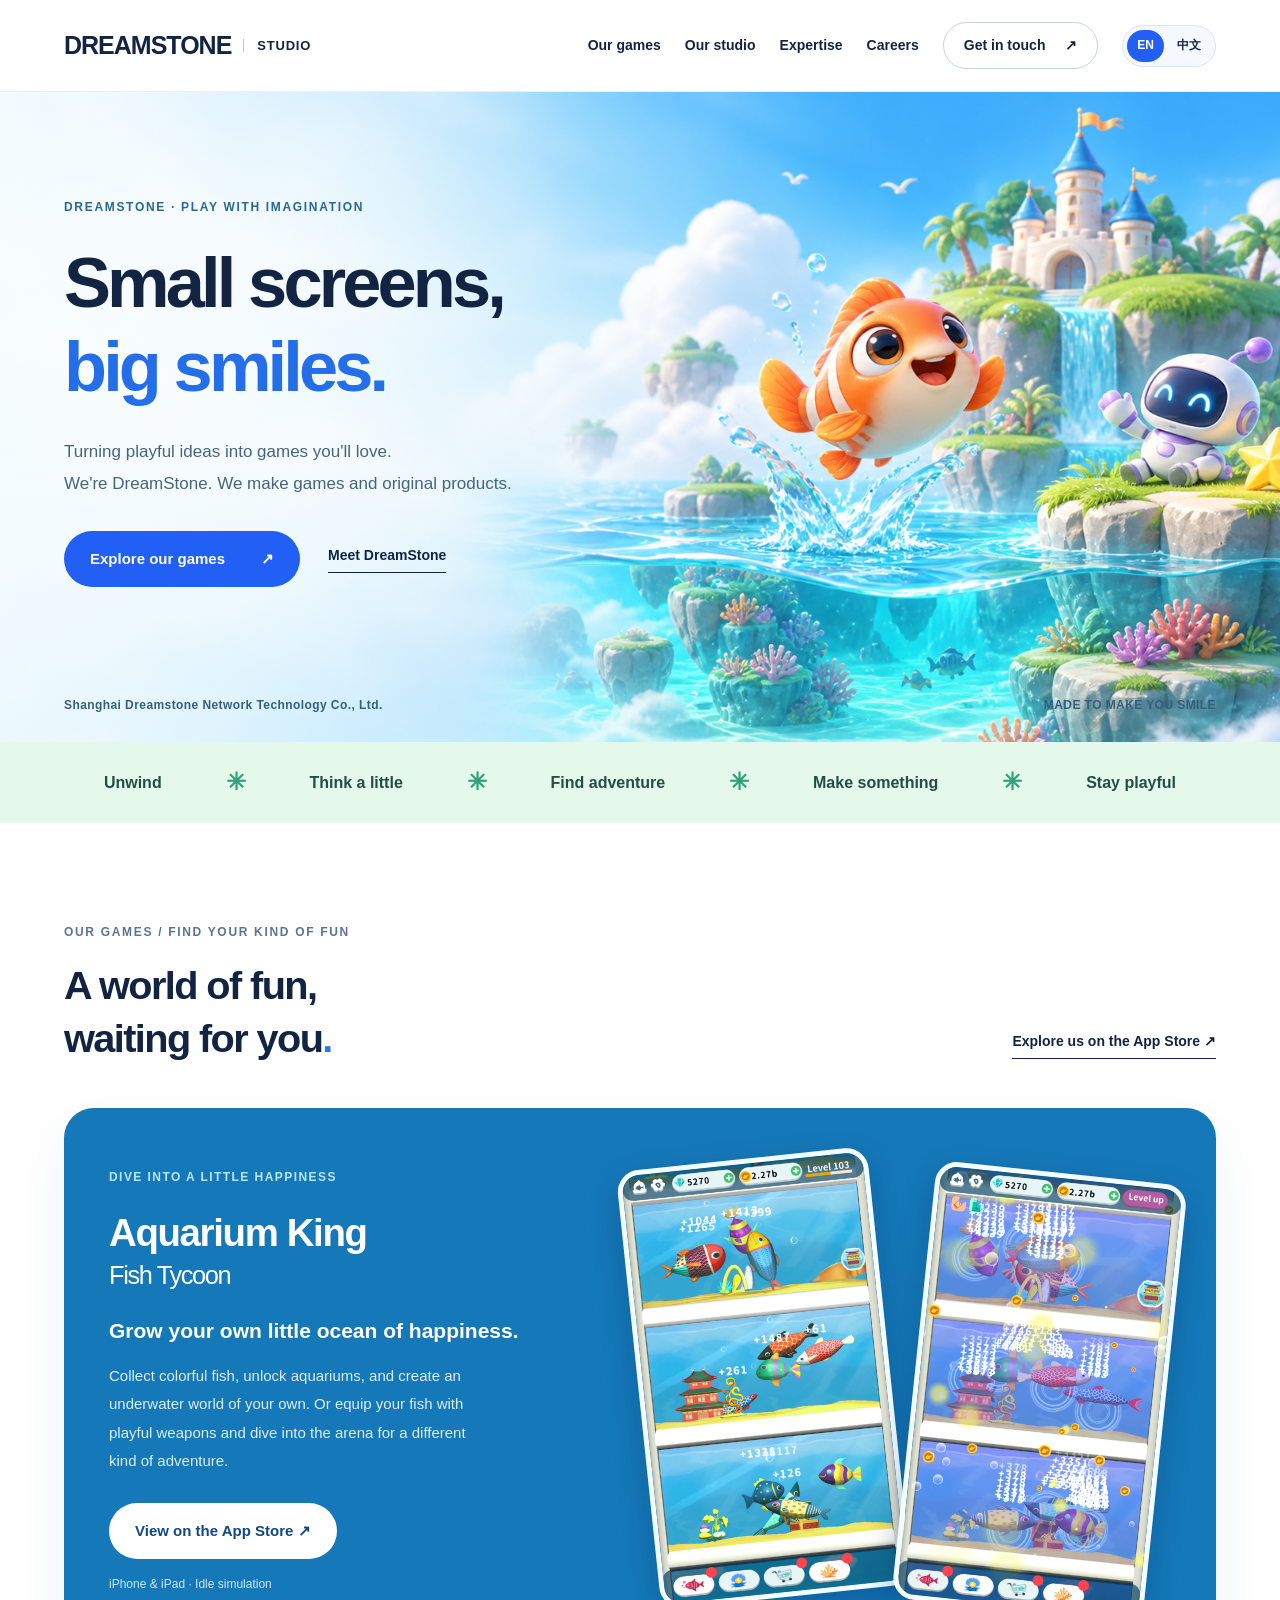
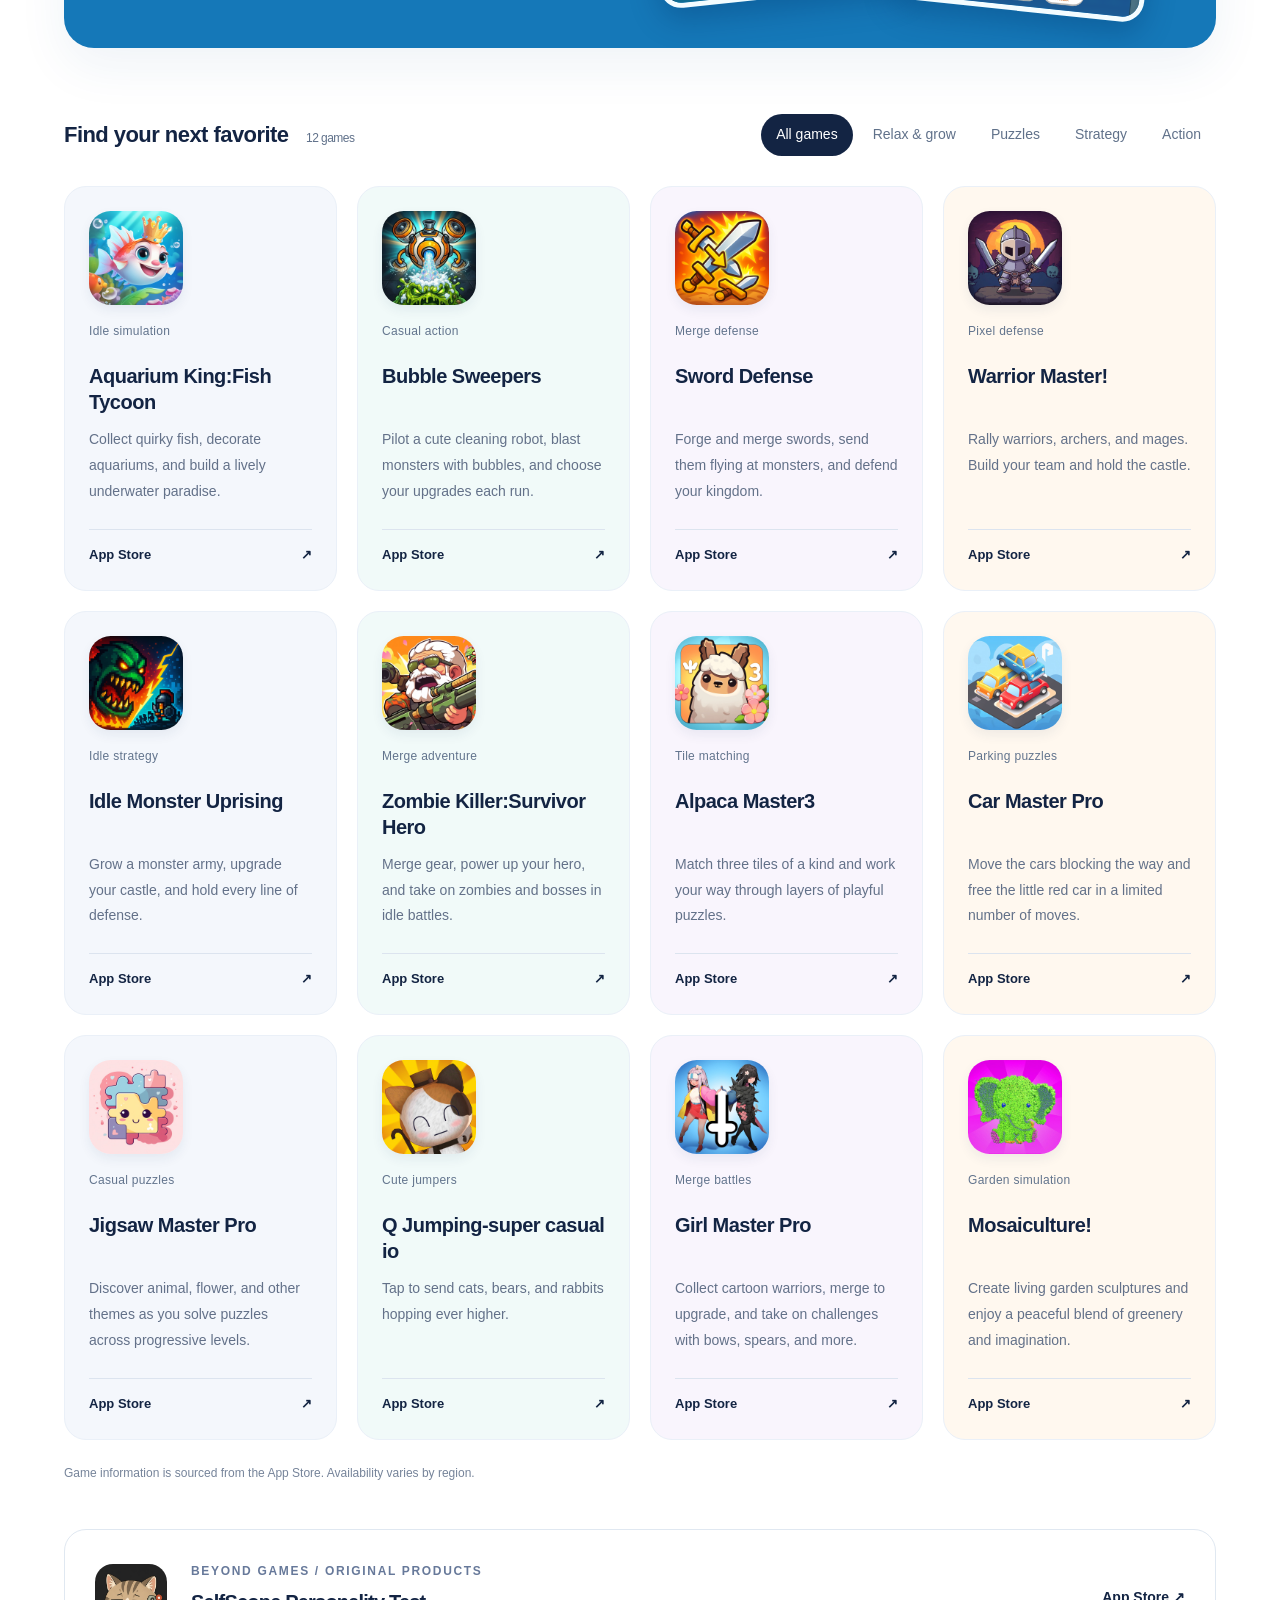
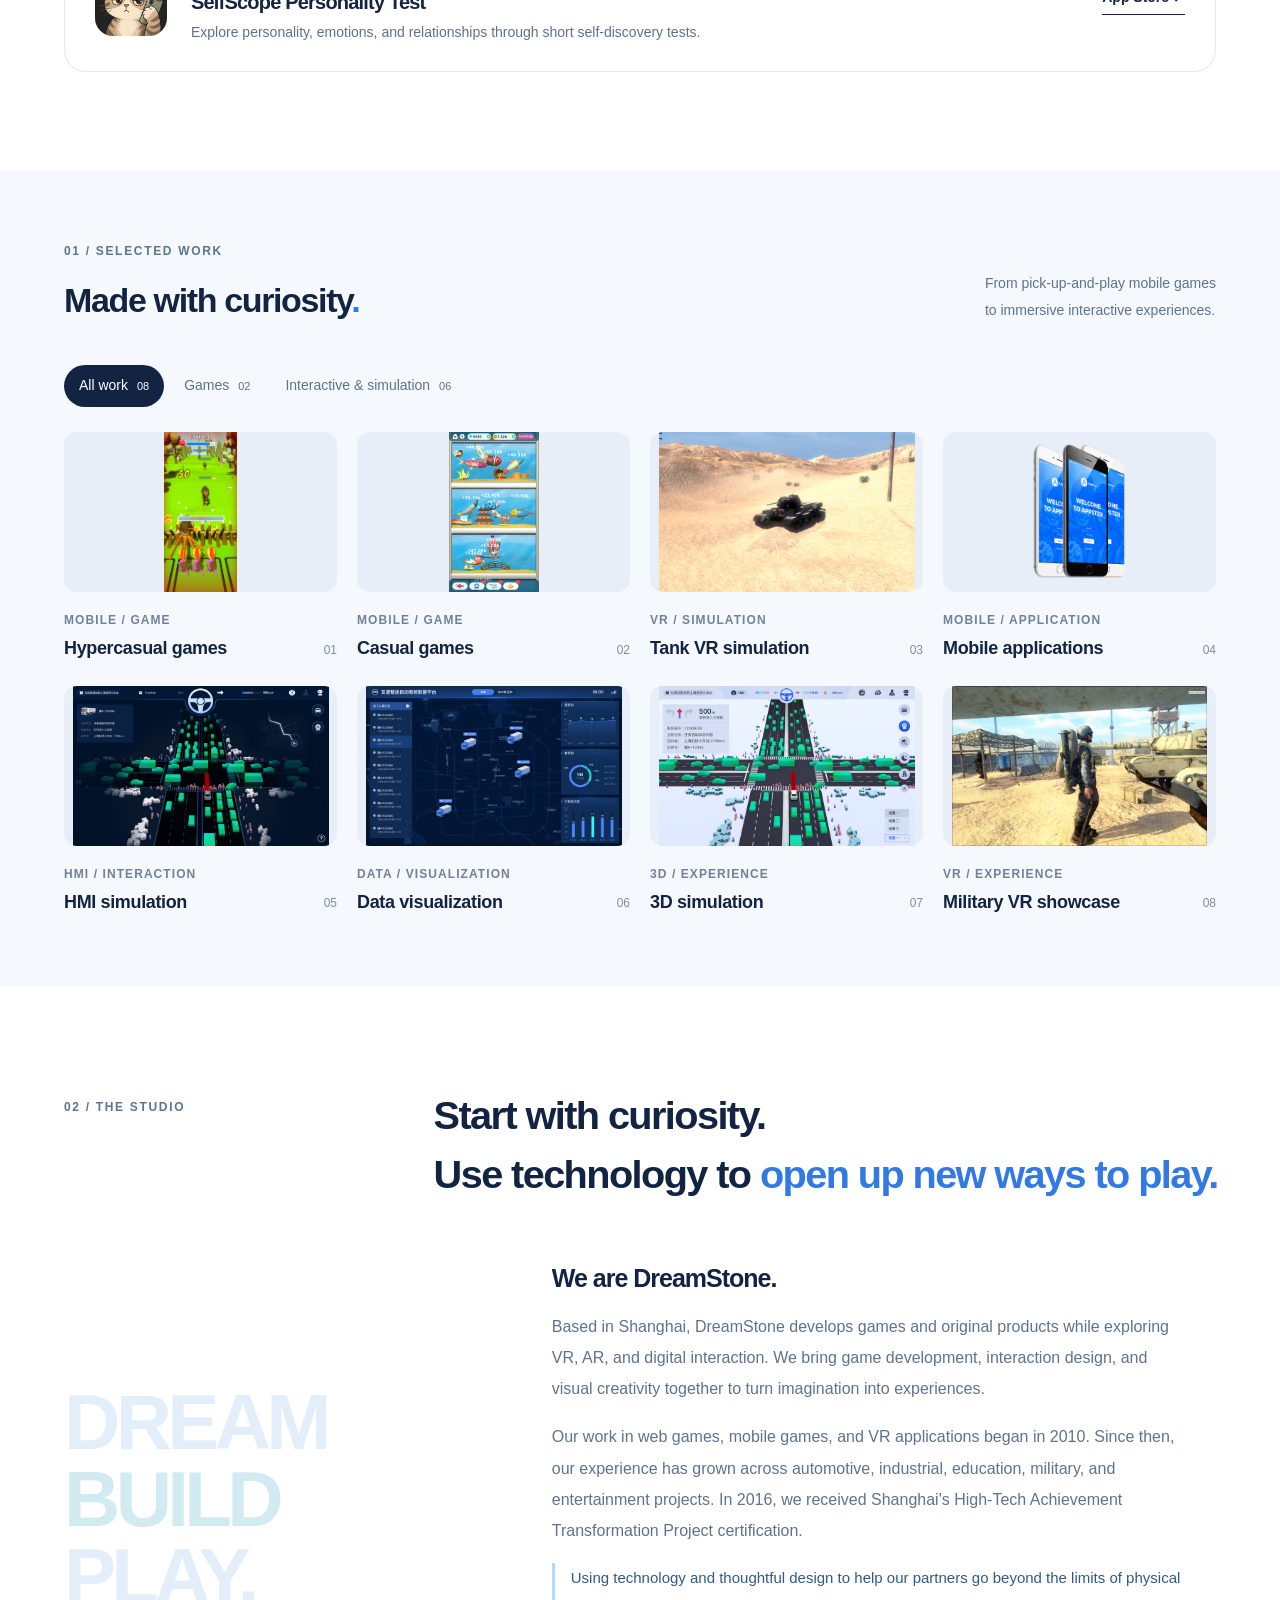
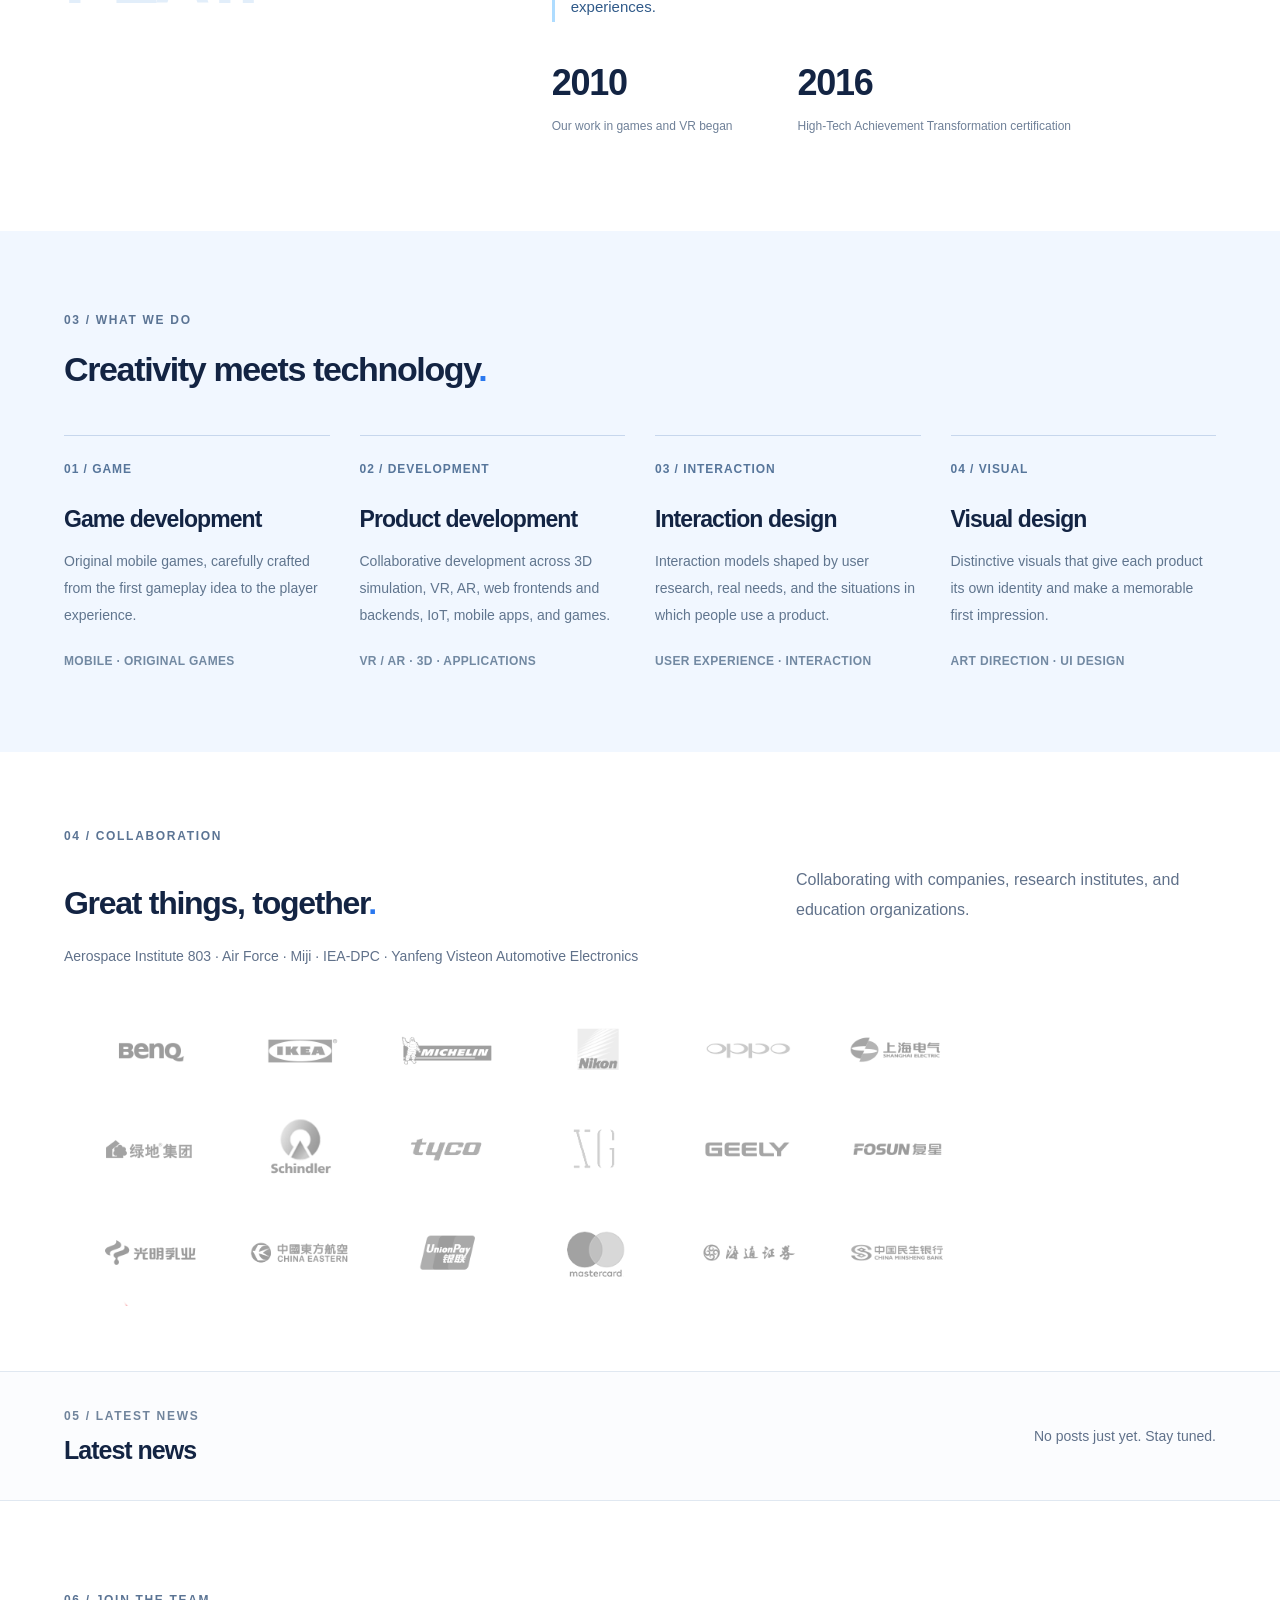
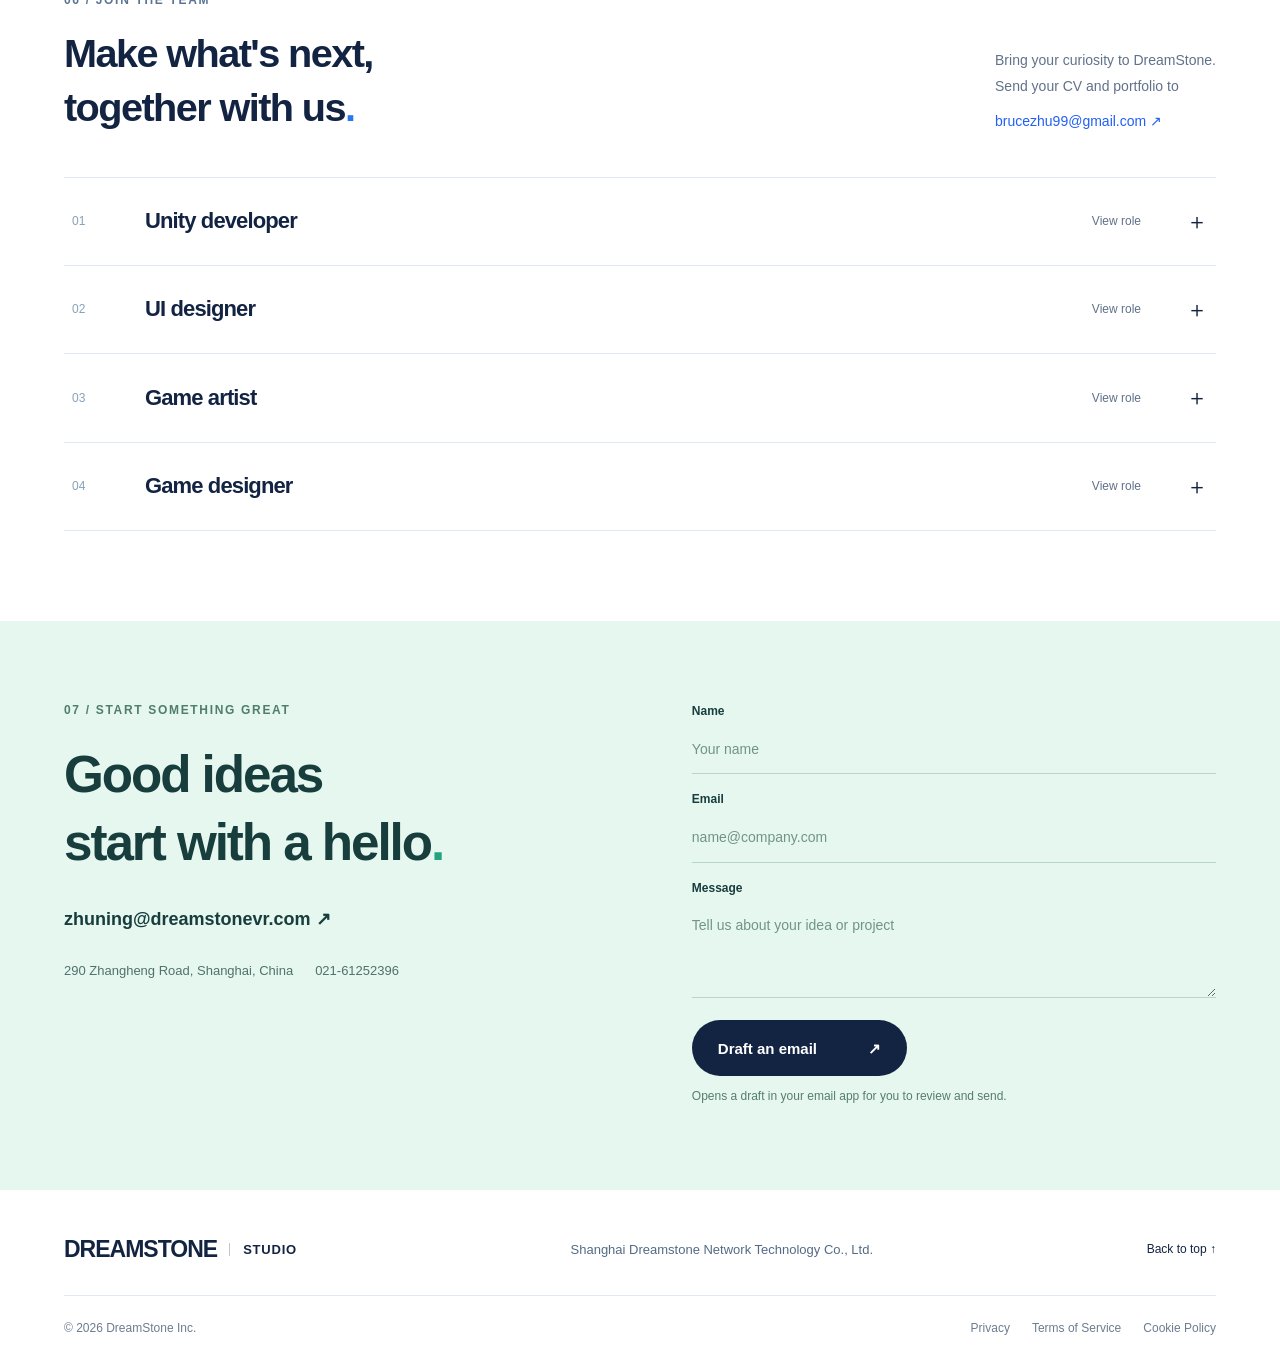
==== commit f9ab3fdd: "Default to English, add Chinese switch, and remove visible ad-file links" ====
--- a/index.html
+++ b/index.html
@@ -1,15 +1,16 @@
-<!doctype html><html lang="zh-CN"><head><meta charset="utf-8"><meta name="viewport" content="width=device-width, initial-scale=1"><meta name="theme-color" content="#eefdff"><meta name="description" content="上海聚梦石网络科技有限公司，专注游戏开发、自研手机游戏、VR/AR 与交互设计。探索我们的游戏、作品与合作。"><title>DreamStone 聚梦石 | 游戏开发与自主产品</title><link rel="canonical" href="https://www.dreamstonevr.com/"><link rel="stylesheet" href="./style.css"><script defer src="./script.js"></script></head><body><a class="skip-link" href="#main">跳至正文</a><header class="site-header"><a class="brand" href="./" aria-label="DreamStone 聚梦石 首页">DREAMSTONE<span>聚梦石</span></a><button class="menu-toggle" aria-expanded="false" aria-controls="navigation">菜单 <span aria-hidden="true">＋</span></button><nav id="navigation" aria-label="主导航"><a href="./#games">我们的游戏</a><a href="./#studio">关于我们</a><a href="./#expertise">研发实力</a><a href="./#careers">加入我们</a><a class="nav-contact" href="./#contact">联系合作 <span aria-hidden="true">↗</span></a></nav></header><main id="main">
-<section class="hero" id="section-f_c935b1f8-69a4-429b-96af-4ca5a14fdb53"><img class="hero-art" src="./hero.png" alt="小鱼、机器人与漂浮岛屿组成的明亮趣味世界，DreamStone 原创品牌概念视觉" fetchpriority="high"><div class="hero-shade"></div><div class="hero-content"><p class="eyebrow hero-kicker">DREAMSTONE · PLAY WITH IMAGINATION</p><h1>小小屏幕，<br><em>大大快乐。</em></h1><p class="hero-copy">让有趣的想法，变成爱不释手的游戏。<br>我们是聚梦石，专注游戏开发与自主产品。</p><div class="hero-actions"><a class="button primary" href="#games">发现我们的游戏 <span aria-hidden="true">↗</span></a><a class="text-link" href="#studio">认识聚梦石</a></div></div><div class="hero-bottom"><span>上海聚梦石网络科技有限公司</span><a href="#games">快乐，继续向下 ↓</a><span>MADE TO MAKE YOU SMILE</span></div></section>
-<div class="discipline-strip"><span>放松一下</span><i>✳</i><span>开动脑筋</span><i>✳</i><span>探索冒险</span><i>✳</i><span>创造惊喜</span><i>✳</i><span>玩心，永远在线</span></div>
-<section class="section games-section" id="games"><div class="section-heading"><div><p class="eyebrow">OUR GAMES / 快乐不止一种</p><h2>总有一个世界，<br>让你玩心大开<span class="lime">。</span></h2></div><a class="text-link" href="https://apps.apple.com/us/developer/shanghai-dreamstone-network-technology-co-ltd/id524619550" target="_blank" rel="noopener noreferrer">在 App Store 探索我们 ↗</a></div>
-<div class="featured-game"><div class="featured-copy"><span class="feature-tag">DIVE INTO A LITTLE HAPPINESS</span><h3>Aquarium King<span>Fish Tycoon</span></h3><p>把海底世界，养成你的快乐。</p><p class="featured-description">收集和养育各具个性的小鱼，解锁水族箱，布置你的海底乐园。也可以走进鱼类竞技场，为小鱼装上趣味武器，开启另一种冒险。</p><a class="button white" href="https://apps.apple.com/us/app/aquarium-king-fish-tycoon/id1570078723" target="_blank" rel="noopener noreferrer">在 App Store 查看 ↗</a><span class="platform-note">iPhone & iPad · 放置养成</span></div><div class="featured-screens"><img src="./aquarium-screen-1.png" alt="Aquarium King 官方游戏截图：多层水族箱与奇趣小鱼" width="392" height="696" loading="lazy"><img src="./aquarium-screen-2.png" alt="Aquarium King 官方游戏截图：鱼类竞技玩法" width="392" height="696" loading="lazy"></div></div>
-<div class="games-toolbar"><h3>发现你的下一份快乐 <span>12 款游戏</span></h3><div class="game-filters" role="group" aria-label="游戏分类"><button class="active" aria-pressed="true" data-game-filter="all">全部</button><button aria-pressed="false" data-game-filter="relax">轻松养成</button><button aria-pressed="false" data-game-filter="puzzle">益智解谜</button><button aria-pressed="false" data-game-filter="strategy">策略防守</button><button aria-pressed="false" data-game-filter="action">动作冒险</button></div></div><div class="games-grid"><article class="game-card" data-game-category="relax"><div class="game-top"><img src="./game-1570078723.jpg" alt="Aquarium King:Fish Tycoon 游戏图标" width="112" height="112" loading="lazy"><span class="game-kind">放置养成</span></div><h3>Aquarium King:Fish Tycoon</h3><p>收集奇趣小鱼，装饰水族箱，打造热闹的海底乐园。</p><a href="https://apps.apple.com/us/app/aquarium-king-fish-tycoon/id1570078723" target="_blank" rel="noopener noreferrer" aria-label="在 App Store 查看 Aquarium King:Fish Tycoon">App Store <span aria-hidden="true">↗</span></a></article><article class="game-card" data-game-category="action"><div class="game-top"><img src="./game-6780323839.jpg" alt="Bubble Sweepers 游戏图标" width="112" height="112" loading="lazy"><span class="game-kind">休闲射击</span></div><h3>Bubble Sweepers</h3><p>驾驶可爱清洁机器人，用泡泡扫除怪物，在每一局中选择成长路线。</p><a href="https://apps.apple.com/us/app/bubble-sweepers/id6780323839" target="_blank" rel="noopener noreferrer" aria-label="在 App Store 查看 Bubble Sweepers">App Store <span aria-hidden="true">↗</span></a></article><article class="game-card" data-game-category="strategy"><div class="game-top"><img src="./game-6751023880.jpg" alt="Sword Defense 游戏图标" width="112" height="112" loading="lazy"><span class="game-kind">合成防守</span></div><h3>Sword Defense</h3><p>锻造与合成利剑，让飞剑迎击怪物，守住你的王国。</p><a href="https://apps.apple.com/us/app/sword-defense/id6751023880" target="_blank" rel="noopener noreferrer" aria-label="在 App Store 查看 Sword Defense">App Store <span aria-hidden="true">↗</span></a></article><article class="game-card" data-game-category="strategy"><div class="game-top"><img src="./game-6753886900.jpg" alt="Warrior Master! 游戏图标" width="112" height="112" loading="lazy"><span class="game-kind">像素塔防</span></div><h3>Warrior Master!</h3><p>召集战士、弓箭手与法师，搭配兵种守卫城堡。</p><a href="https://apps.apple.com/us/app/warrior-master/id6753886900" target="_blank" rel="noopener noreferrer" aria-label="在 App Store 查看 Warrior Master!">App Store <span aria-hidden="true">↗</span></a></article><article class="game-card" data-game-category="strategy"><div class="game-top"><img src="./game-6754059428.jpg" alt="Idle Monster Uprising 游戏图标" width="112" height="112" loading="lazy"><span class="game-kind">放置策略</span></div><h3>Idle Monster Uprising</h3><p>培养怪物军团、改造城堡，守住一条条防线。</p><a href="https://apps.apple.com/us/app/idle-monster-uprising/id6754059428" target="_blank" rel="noopener noreferrer" aria-label="在 App Store 查看 Idle Monster Uprising">App Store <span aria-hidden="true">↗</span></a></article><article class="game-card" data-game-category="action"><div class="game-top"><img src="./game-1449235257.jpg" alt="Zombie Killer:Survivor Hero 游戏图标" width="112" height="112" loading="lazy"><span class="game-kind">合成冒险</span></div><h3>Zombie Killer:Survivor Hero</h3><p>合成装备、强化英雄，在放置战斗中挑战僵尸与首领。</p><a href="https://apps.apple.com/us/app/zombie-killer-survivor-hero/id1449235257" target="_blank" rel="noopener noreferrer" aria-label="在 App Store 查看 Zombie Killer:Survivor Hero">App Store <span aria-hidden="true">↗</span></a></article><article class="game-card" data-game-category="puzzle"><div class="game-top"><img src="./game-1661727412.jpg" alt="Alpaca Master3 游戏图标" width="112" height="112" loading="lazy"><span class="game-kind">三消益智</span></div><h3>Alpaca Master3</h3><p>收集相同图案的方块，凑成三块完成消除，挑战层层谜题。</p><a href="https://apps.apple.com/us/app/alpaca-master3/id1661727412" target="_blank" rel="noopener noreferrer" aria-label="在 App Store 查看 Alpaca Master3">App Store <span aria-hidden="true">↗</span></a></article><article class="game-card" data-game-category="puzzle"><div class="game-top"><img src="./game-6445834416.jpg" alt="Car Master Pro 游戏图标" width="112" height="112" loading="lazy"><span class="game-kind">停车解谜</span></div><h3>Car Master Pro</h3><p>移动阻挡道路的车辆，用有限步数帮助红色小车驶出停车场。</p><a href="https://apps.apple.com/us/app/car-master-pro/id6445834416" target="_blank" rel="noopener noreferrer" aria-label="在 App Store 查看 Car Master Pro">App Store <span aria-hidden="true">↗</span></a></article><article class="game-card" data-game-category="puzzle"><div class="game-top"><img src="./game-6447655092.jpg" alt="Jigsaw Master Pro 游戏图标" width="112" height="112" loading="lazy"><span class="game-kind">休闲益智</span></div><h3>Jigsaw Master Pro</h3><p>探索动物、花卉等多种主题，在渐进关卡中解开趣味谜题。</p><a href="https://apps.apple.com/us/app/jigsaw-master-pro/id6447655092" target="_blank" rel="noopener noreferrer" aria-label="在 App Store 查看 Jigsaw Master Pro">App Store <span aria-hidden="true">↗</span></a></article><article class="game-card" data-game-category="action"><div class="game-top"><img src="./game-1391591283.jpg" alt="Q Jumping-super casual io 游戏图标" width="112" height="112" loading="lazy"><span class="game-kind">萌宠跳跃</span></div><h3>Q Jumping-super casual io</h3><p>轻触屏幕，带着猫咪、小熊和兔子向更高处跳跃。</p><a href="https://apps.apple.com/us/app/q-jumping-super-casual-io/id1391591283" target="_blank" rel="noopener noreferrer" aria-label="在 App Store 查看 Q Jumping-super casual io">App Store <span aria-hidden="true">↗</span></a></article><article class="game-card" data-game-category="action"><div class="game-top"><img src="./game-6450163627.jpg" alt="Girl Master Pro 游戏图标" width="112" height="112" loading="lazy"><span class="game-kind">合成战斗</span></div><h3>Girl Master Pro</h3><p>收集卡通女战士，合成升级，搭配弓、长矛等武器迎接挑战。</p><a href="https://apps.apple.com/us/app/girl-master-pro/id6450163627" target="_blank" rel="noopener noreferrer" aria-label="在 App Store 查看 Girl Master Pro">App Store <span aria-hidden="true">↗</span></a></article><article class="game-card" data-game-category="relax"><div class="game-top"><img src="./game-1643468126.jpg" alt="Mosaiculture! 游戏图标" width="112" height="112" loading="lazy"><span class="game-kind">园艺模拟</span></div><h3>Mosaiculture!</h3><p>亲手培育立体花坛，在绿意与创作中享受园艺乐趣。</p><a href="https://apps.apple.com/us/app/mosaiculture/id1643468126" target="_blank" rel="noopener noreferrer" aria-label="在 App Store 查看 Mosaiculture!">App Store <span aria-hidden="true">↗</span></a></article></div><p id="game-result" class="sr-only" aria-live="polite"></p><p class="store-note">游戏信息来自 App Store。可下载内容以所在地区的商店为准。</p>
-<div class="other-product"><img src="./game-6767140611.jpg" alt="SelfScope Personality Test 图标" width="72" height="72" loading="lazy"><div><span class="eyebrow">BEYOND GAMES / 自主产品</span><h3>SelfScope Personality Test</h3><p>通过简短的自我探索测试，了解个性、情绪和人际互动。</p></div><a class="text-link" href="https://apps.apple.com/us/app/selfscope-personality-test/id6767140611" target="_blank" rel="noopener noreferrer">App Store ↗</a></div></section>
-<section class="section work-section" id="work"><span class="legacy-anchor" id="section-f_c42fc412-6797-42c9-9187-fbd71493d029"></span><div class="section-heading"><div><p class="eyebrow">01 / SELECTED WORK</p><h2>为热爱而创造<span class="lime">。</span></h2></div><p>从轻松上手的移动游戏，<br>到打破边界的虚拟交互体验。</p></div><div class="filters" role="group" aria-label="作品分类"><button class="active" aria-pressed="true" data-filter="all">全部作品 <span>08</span></button><button aria-pressed="false" data-filter="games">游戏 <span>02</span></button><button aria-pressed="false" data-filter="interactive">交互与仿真 <span>06</span></button></div><div class="work-grid"><button class="work-card featured" type="button" data-category="games" data-image="./case-02.jpg" data-title="超休闲游戏" aria-label="查看超休闲游戏案例原图"><div class="work-image"><img src="./case-02.jpg" alt="超休闲游戏" loading="lazy" width="720" height="405"><span class="image-action" aria-hidden="true">↗</span></div><div class="work-meta"><div><span class="eyebrow">MOBILE / GAME</span><h3>超休闲游戏</h3></div><span class="work-number">01</span></div></button><button class="work-card featured" type="button" data-category="games" data-image="./case-07.jpg" data-title="休闲游戏" aria-label="查看休闲游戏案例原图"><div class="work-image"><img src="./case-07.jpg" alt="休闲游戏" loading="lazy" width="720" height="405"><span class="image-action" aria-hidden="true">↗</span></div><div class="work-meta"><div><span class="eyebrow">MOBILE / GAME</span><h3>休闲游戏</h3></div><span class="work-number">02</span></div></button><button class="work-card " type="button" data-category="interactive" data-image="./case-01.png" data-title="坦克VR仿真" aria-label="查看坦克VR仿真案例原图"><div class="work-image"><img src="./case-01.png" alt="坦克VR仿真" loading="lazy" width="720" height="405"><span class="image-action" aria-hidden="true">↗</span></div><div class="work-meta"><div><span class="eyebrow">VR / SIMULATION</span><h3>坦克VR仿真</h3></div><span class="work-number">03</span></div></button><button class="work-card " type="button" data-category="interactive" data-image="./case-03.png" data-title="手机应用" aria-label="查看手机应用案例原图"><div class="work-image"><img src="./case-03.png" alt="手机应用" loading="lazy" width="720" height="405"><span class="image-action" aria-hidden="true">↗</span></div><div class="work-meta"><div><span class="eyebrow">MOBILE / APPLICATION</span><h3>手机应用</h3></div><span class="work-number">04</span></div></button><button class="work-card " type="button" data-category="interactive" data-image="./case-04.jpg" data-title="HMI仿真" aria-label="查看HMI仿真案例原图"><div class="work-image"><img src="./case-04.jpg" alt="HMI仿真" loading="lazy" width="720" height="405"><span class="image-action" aria-hidden="true">↗</span></div><div class="work-meta"><div><span class="eyebrow">HMI / INTERACTION</span><h3>HMI仿真</h3></div><span class="work-number">05</span></div></button><button class="work-card " type="button" data-category="interactive" data-image="./case-05.jpg" data-title="大数据分析" aria-label="查看大数据分析案例原图"><div class="work-image"><img src="./case-05.jpg" alt="大数据分析" loading="lazy" width="720" height="405"><span class="image-action" aria-hidden="true">↗</span></div><div class="work-meta"><div><span class="eyebrow">DATA / VISUALIZATION</span><h3>大数据分析</h3></div><span class="work-number">06</span></div></button><button class="work-card " type="button" data-category="interactive" data-image="./case-06.jpg" data-title="3D模拟展示" aria-label="查看3D模拟展示案例原图"><div class="work-image"><img src="./case-06.jpg" alt="3D模拟展示" loading="lazy" width="720" height="405"><span class="image-action" aria-hidden="true">↗</span></div><div class="work-meta"><div><span class="eyebrow">3D / EXPERIENCE</span><h3>3D模拟展示</h3></div><span class="work-number">07</span></div></button><button class="work-card " type="button" data-category="interactive" data-image="./case-08.png" data-title="军工VR展示" aria-label="查看军工VR展示案例原图"><div class="work-image"><img src="./case-08.png" alt="军工VR展示" loading="lazy" width="720" height="405"><span class="image-action" aria-hidden="true">↗</span></div><div class="work-meta"><div><span class="eyebrow">VR / EXPERIENCE</span><h3>军工VR展示</h3></div><span class="work-number">08</span></div></button></div><p class="work-result sr-only" aria-live="polite"></p></section>
-<section class="section studio-section" id="studio"><span class="legacy-anchor" id="section-f_4228c337-e86f-43c0-85a7-d21270d2e737"></span><div class="studio-top"><p class="eyebrow">02 / THE STUDIO</p><p class="studio-manifesto">以好奇心出发。<br>用技术，<span>拓展游戏的可能。</span></p></div><div class="studio-bottom"><div class="studio-word">DREAM<br><span>BUILD</span><br>PLAY.</div><div class="studio-copy"><h3>我们是聚梦石。</h3><p>上海聚梦石网络科技有限公司，专注游戏开发与自主产品，同时持续探索 VR、AR 与数字交互。我们把游戏研发、交互设计与视觉创意结合，让想象力成为可以体验的产品。</p><p>早在 2010 年，我们已涉足网页、手机游戏和 VR 应用的开发。技术积累覆盖汽车、工业、教育、军事与娱乐行业，并于 2016 年通过上海市高新技术成果转化项目认证。</p><p class="studio-quote">用更好的技术与解读，帮助客户达到实体所无法企及的成效。</p><div class="milestones"><div><strong>2010</strong><span>涉足游戏与 VR 应用开发</span></div><div><strong>2016</strong><span>高新技术成果转化项目认证</span></div></div></div></div></section>
-<section class="section expertise-section" id="expertise"><span class="legacy-anchor" id="section-f_567c95d9-d04e-42cd-bc88-c0b9f6d23569"></span><div class="section-heading"><div><p class="eyebrow">03 / WHAT WE DO</p><h2>创意与技术，同场发挥<span class="lime">。</span></h2></div></div><div class="expertise-grid"><article><span class="capability-number">01 / GAME</span><h3>游戏开发</h3><p>自研手机游戏。从玩法创意到游戏体验，持续打磨属于我们的自主产品。</p><span class="capability-tag">MOBILE · ORIGINAL GAMES</span></article><article><span class="capability-number">02 / DEVELOPMENT</span><h3>项目开发</h3><p>设计开发 3D 仿真、VR、AR、前后端网页、物联网、手机应用、游戏方面的合作项目。</p><span class="capability-tag">VR / AR · 3D · APPLICATIONS</span></article><article><span class="capability-number">03 / INTERACTION</span><h3>交互设计</h3><p>基于对用户的研究分析，建立符合用户使用场景和用户需求的交互模型。</p><span class="capability-tag">USER EXPERIENCE · INTERACTION</span></article><article><span class="capability-number">04 / VISUAL</span><h3>视觉设计</h3><p>打造高品质的、专属于本企业的产品上的视觉设计，让用户第一眼就喜欢上。</p><span class="capability-tag">ART DIRECTION · UI DESIGN</span></article></div></section>
-<section class="section partners-section" id="partners"><span class="legacy-anchor" id="section-f_fa517d87-17cc-4539-b02c-eb68f96657d0"></span><p class="eyebrow">04 / COLLABORATION</p><div class="section-heading"><h2>彼此信任，共同创造<span class="lime">。</span></h2><p>与企业、研究所及教育机构开展项目合作。</p></div><p class="partners-copy">803 航天研究所 · 空军 · 德国米技厨具 · 德国 IEA-DPC 教育 · 延锋伟世通汽车电子</p><div class="partners-image"><img src="./partners.png" alt="原官网合作伙伴展示" loading="lazy"></div></section>
-<section class="section news-section" id="news"><span class="legacy-anchor" id="section-f_072dec82-0565-4ae6-be80-2ce75dec5929"></span><div><p class="eyebrow">05 / LATEST NEWS</p><h2>最新资讯</h2></div><p>还没有发布任何博客文章。</p></section>
-<section class="section careers-section" id="careers"><span class="legacy-anchor" id="section-f_4efe022c-b2f5-4af7-83c6-f37a21e5d4b7"></span><div class="section-heading"><div><p class="eyebrow">06 / JOIN THE TEAM</p><h2>下一场精彩，<br>与你一起创造<span class="lime">。</span></h2></div><p>上海聚梦石网络科技有限公司期待你的加入。<br>简历与作品集请发送至<br><a href="mailto:brucezhu99@gmail.com">brucezhu99@gmail.com ↗</a></p></div><div class="jobs"><details class="job"><summary><span class="job-index">01</span><h3>U3D开发工程师</h3><span class="job-label">查看职位</span><span class="job-expand" aria-hidden="true">＋</span></summary><div class="job-content"><div><p>· 负责公司产品U3D游戏架构与开发维护</p><p>· 熟悉 U3D引擎，C#语言和多种插件</p><p>· 掌握U3D进行UGUI、Android、Ios平台开发技能</p><p>· 有钻研精神，对新技术有孜孜不倦的追求</p><p>· 加分项：了解网络Socket 等协议接口开发</p></div><a href="mailto:brucezhu99@gmail.com?subject=U3D开发工程师应聘" class="text-link">投递简历 ↗</a></div></details><details class="job"><summary><span class="job-index">02</span><h3>UI设计师</h3><span class="job-label">查看职位</span><span class="job-expand" aria-hidden="true">＋</span></summary><div class="job-content"><div><p>· 参与完成公司产品设计及UI设计</p><p>· 具有完整的项目作品（请 Email 中提交 Portfolio）</p><p>· 熟练用 PS、AI 等图像处理软件</p><p>· 手绘能力出色，构图及色彩能力扎实</p><p>· 对 App 设计有强烈兴趣热爱设计，细节控</p></div><a href="mailto:brucezhu99@gmail.com?subject=UI设计师应聘" class="text-link">投递简历 ↗</a></div></details><details class="job"><summary><span class="job-index">03</span><h3>游戏美术</h3><span class="job-label">查看职位</span><span class="job-expand" aria-hidden="true">＋</span></summary><div class="job-content"><div><p>· 具备3年以上游戏公司设计经验</p><p>· 善于手绘插画能力，能绘制设计闪屏、欢迎页等插图海报</p><p>· 具备一定的动效制作能力，可设计表情包小动画、界面动效等</p><p>· 对设计专注执着、充满激情、勇于创新，有强烈的责任心和领悟能力</p><p>· 具备良好的沟通能力、团队协作能力</p></div><a href="mailto:brucezhu99@gmail.com?subject=游戏美术应聘" class="text-link">投递简历 ↗</a></div></details><details class="job"><summary><span class="job-index">04</span><h3>游戏策划</h3><span class="job-label">查看职位</span><span class="job-expand" aria-hidden="true">＋</span></summary><div class="job-content"><div><p>· 2年以上游戏策划相关工作经验</p><p>· 具备较强的游戏产品逻辑思维能力，能够分析、归纳和梳理产品功能，超休闲游戏开发经验</p><p>· 具备开发技术 知识，具备较强的沟通能力和表达能力</p><p>· 精通且熟练使用原型工具进行设计，如Axure、Viso、OmniGraffle等</p><p>· 掌握常见的交互设计流程与设计方法，在工作中灵活运用</p></div><a href="mailto:brucezhu99@gmail.com?subject=游戏策划应聘" class="text-link">投递简历 ↗</a></div></details></div></section>
-<section class="section contact-section" id="contact"><span class="legacy-anchor" id="section-f_2e7ae768-e5a2-46df-ac74-33cbe8bd813a"></span><div class="contact-intro"><p class="eyebrow">07 / START SOMETHING GREAT</p><h2>好想法，<br>值得一场对话<span>。</span></h2><a class="contact-email" href="mailto:zhuning@dreamstonevr.com">zhuning@dreamstonevr.com ↗</a><div class="contact-details"><span>上海市张衡路290号</span><a href="tel:021-61252396">021-61252396</a></div></div><form id="contact-form"><label for="contact-name">名字</label><input id="contact-name" name="name" autocomplete="name" placeholder="你的称呼" required maxlength="100"><label for="contact-email">邮箱</label><input id="contact-email" name="email" type="email" autocomplete="email" placeholder="name@company.com" required maxlength="254"><label for="contact-message">留言</label><textarea id="contact-message" name="message" rows="3" placeholder="聊聊你的想法或合作方向" required maxlength="3000"></textarea><button class="button dark" type="submit">生成合作邮件 <span aria-hidden="true">↗</span></button><p class="form-note">填写后将打开邮件应用，由你确认发送。</p><p id="contact-status" role="status"></p></form></section>
-</main><dialog id="work-dialog" aria-labelledby="dialog-title"><div class="dialog-bar"><h2 id="dialog-title"></h2><button id="dialog-close" aria-label="关闭案例预览">关闭 ×</button></div><img id="dialog-image" alt=""><p>DreamStone · 作品展示</p></dialog><footer class="site-footer"><div class="footer-top"><a class="brand" href="./">DREAMSTONE<span>聚梦石</span></a><p>上海聚梦石网络科技有限公司<br><span>Shanghai Dreamstone Network Technology Co., Ltd.</span></p><a href="./#main">回到顶部 ↑</a></div><div class="footer-bottom"><span>© 2026 DreamStone Inc.</span><nav aria-label="法律与广告声明"><a href="./privacy">Privacy</a><a href="./terms-of-service">Terms of Service</a><a href="./pages/cookie-policy">Cookie Policy</a><a href="./ads.txt">Ads.txt</a><a href="./app-ads.txt">App-ads.txt</a></nav></div></footer></body></html>+<!DOCTYPE html>
+<html lang="en"><head><meta charset="utf-8"/><meta content="width=device-width, initial-scale=1" name="viewport"/><meta content="#eefdff" name="theme-color"/><meta content="DreamStone is a Shanghai game studio creating original mobile games, VR/AR, and interactive experiences. Discover our games, work, and studio." data-i18n-content="t3625049b87d8" name="description"/><title data-i18n="tdcc22fa5102d">DreamStone | Games &amp; Original Products</title><link href="https://www.dreamstonevr.com/" rel="canonical"/><link href="./style.css?v=20260913-language" rel="stylesheet"/><script defer="" src="./i18n.js?v=20260913-language"></script><script defer="" src="./script.js?v=20260913-language"></script></head><body><a class="skip-link" data-i18n="te0b0408bd24c" href="#main">Skip to content</a><header class="site-header"><a aria-label="DreamStone home" class="brand" data-i18n-aria-label="tece78b791461" href="./">DREAMSTONE<span data-i18n="tf0936080a97e">STUDIO</span></a><div aria-label="Language" class="language-switch" data-i18n-aria-label="t53ceee169d6a" role="group"><button aria-pressed="true" data-language="en" lang="en" type="button">EN</button><button aria-pressed="false" data-language="zh" lang="zh-CN" type="button">中文</button></div><button aria-controls="navigation" aria-expanded="false" class="menu-toggle"><i18n-text data-i18n="tb74d9f3fd3f5">Menu </i18n-text><span aria-hidden="true">＋</span></button><nav aria-label="Main navigation" data-i18n-aria-label="t024437ed8e61" id="navigation"><a data-i18n="t31497a45d38c" href="./#games">Our games</a><a data-i18n="t98d32da0ce23" href="./#studio">Our studio</a><a data-i18n="t81d3fcf7d5c3" href="./#expertise">Expertise</a><a data-i18n="tc9bc850b3c6e" href="./#careers">Careers</a><a class="nav-contact" href="./#contact"><i18n-text data-i18n="tb58d6f16192d">Get in touch </i18n-text><span aria-hidden="true">↗</span></a></nav></header><main id="main">
+<section class="hero" id="section-f_c935b1f8-69a4-429b-96af-4ca5a14fdb53"><img alt="A playful DreamStone world with a fish, a friendly robot, and floating islands" class="hero-art" data-i18n-alt="t0a5b7eeb53c1" fetchpriority="high" src="./hero.png"/><div class="hero-shade"></div><div class="hero-content"><p class="eyebrow hero-kicker">DREAMSTONE · PLAY WITH IMAGINATION</p><h1><i18n-text data-i18n="tb676a619ca99">Small screens,</i18n-text><br/><em data-i18n="t189db13b6ccb">big smiles.</em></h1><p class="hero-copy"><i18n-text data-i18n="t868bb3cf8750">Turning playful ideas into games you'll love.</i18n-text><br/><i18n-text data-i18n="t89ef126ac2b0">We're DreamStone. We make games and original products.</i18n-text></p><div class="hero-actions"><a class="button primary" href="#games"><i18n-text data-i18n="tb5895a9bb5c7">Explore our games </i18n-text><span aria-hidden="true">↗</span></a><a class="text-link" data-i18n="t2b50bbb19991" href="#studio">Meet DreamStone</a></div></div><div class="hero-bottom"><span data-i18n="t3ff402e1f921">Shanghai Dreamstone Network Technology Co., Ltd.</span><a data-i18n="t6e35969f5455" href="#games">More fun below ↓</a><span>MADE TO MAKE YOU SMILE</span></div></section>
+<div class="discipline-strip"><span data-i18n="t2f3989c70378">Unwind</span><i>✳</i><span data-i18n="t768581446867">Think a little</span><i>✳</i><span data-i18n="tfdd2d4677fe4">Find adventure</span><i>✳</i><span data-i18n="t6d12c951aa15">Make something</span><i>✳</i><span data-i18n="t72541460db3b">Stay playful</span></div>
+<section class="section games-section" id="games"><div class="section-heading"><div><p class="eyebrow" data-i18n="t485c25b99514">OUR GAMES / FIND YOUR KIND OF FUN</p><h2><i18n-text data-i18n="t8aa59485159a">A world of fun,</i18n-text><br/><i18n-text data-i18n="t37ac829bb581">waiting for you</i18n-text><span class="lime" data-i18n="t76b373117c4c">.</span></h2></div><a class="text-link" data-i18n="t47058632c713" href="https://apps.apple.com/us/developer/shanghai-dreamstone-network-technology-co-ltd/id524619550" rel="noopener noreferrer" target="_blank">Explore us on the App Store ↗</a></div>
+<div class="featured-game"><div class="featured-copy"><span class="feature-tag">DIVE INTO A LITTLE HAPPINESS</span><h3>Aquarium King<span>Fish Tycoon</span></h3><p data-i18n="t3698c22921e6">Grow your own little ocean of happiness.</p><p class="featured-description" data-i18n="tea9b2e4c897f">Collect colorful fish, unlock aquariums, and create an underwater world of your own. Or equip your fish with playful weapons and dive into the arena for a different kind of adventure.</p><a class="button white" data-i18n="t77271c2f509f" href="https://apps.apple.com/us/app/aquarium-king-fish-tycoon/id1570078723" rel="noopener noreferrer" target="_blank">View on the App Store ↗</a><span class="platform-note" data-i18n="t512acddba06a">iPhone &amp; iPad · Idle simulation</span></div><div class="featured-screens"><img alt="Official Aquarium King screenshot: aquariums full of colorful fish" data-i18n-alt="td6e8d9f3a5e4" height="696" loading="lazy" src="./aquarium-screen-1.png" width="392"/><img alt="Official Aquarium King gameplay screenshot" data-i18n-alt="t21144c26610c" height="696" loading="lazy" src="./aquarium-screen-2.png" width="392"/></div></div>
+<div class="games-toolbar"><h3><i18n-text data-i18n="t9441f63a7db3">Find your next favorite </i18n-text><span data-i18n="t19c2953aba20">12 games</span></h3><div aria-label="Game categories" class="game-filters" data-i18n-aria-label="t488b76fc04d9" role="group"><button aria-pressed="true" class="active" data-game-filter="all" data-i18n="t46d5189ec777">All games</button><button aria-pressed="false" data-game-filter="relax" data-i18n="tc3874cba29d3">Relax &amp; grow</button><button aria-pressed="false" data-game-filter="puzzle" data-i18n="tcb4f4dfc2179">Puzzles</button><button aria-pressed="false" data-game-filter="strategy" data-i18n="t330b400e0232">Strategy</button><button aria-pressed="false" data-game-filter="action" data-i18n="tbffeca777b5f">Action</button></div></div><div class="games-grid"><article class="game-card" data-game-category="relax"><div class="game-top"><img alt="Aquarium King:Fish Tycoon game icon" data-i18n-alt="t5b3c8dc4f8cf" height="112" loading="lazy" src="./game-1570078723.jpg" width="112"/><span class="game-kind" data-i18n="tb4f9ca127325">Idle simulation</span></div><h3>Aquarium King:Fish Tycoon</h3><p data-i18n="tee969f0b7591">Collect quirky fish, decorate aquariums, and build a lively underwater paradise.</p><a aria-label="View Aquarium King:Fish Tycoon on the App Store" data-i18n-aria-label="t6ae20353f273" href="https://apps.apple.com/us/app/aquarium-king-fish-tycoon/id1570078723" rel="noopener noreferrer" target="_blank">App Store <span aria-hidden="true">↗</span></a></article><article class="game-card" data-game-category="action"><div class="game-top"><img alt="Bubble Sweepers game icon" data-i18n-alt="t7d0d5c0c7959" height="112" loading="lazy" src="./game-6780323839.jpg" width="112"/><span class="game-kind" data-i18n="tf495955a2e73">Casual action</span></div><h3>Bubble Sweepers</h3><p data-i18n="te14cbc3ed416">Pilot a cute cleaning robot, blast monsters with bubbles, and choose your upgrades each run.</p><a aria-label="View Bubble Sweepers on the App Store" data-i18n-aria-label="ted185b1f6e2c" href="https://apps.apple.com/us/app/bubble-sweepers/id6780323839" rel="noopener noreferrer" target="_blank">App Store <span aria-hidden="true">↗</span></a></article><article class="game-card" data-game-category="strategy"><div class="game-top"><img alt="Sword Defense game icon" data-i18n-alt="t2da442e7fd03" height="112" loading="lazy" src="./game-6751023880.jpg" width="112"/><span class="game-kind" data-i18n="tdb7e0696ab65">Merge defense</span></div><h3>Sword Defense</h3><p data-i18n="t3478400949e5">Forge and merge swords, send them flying at monsters, and defend your kingdom.</p><a aria-label="View Sword Defense on the App Store" data-i18n-aria-label="te51eff57bc0c" href="https://apps.apple.com/us/app/sword-defense/id6751023880" rel="noopener noreferrer" target="_blank">App Store <span aria-hidden="true">↗</span></a></article><article class="game-card" data-game-category="strategy"><div class="game-top"><img alt="Warrior Master! game icon" data-i18n-alt="t881a8d01d2a4" height="112" loading="lazy" src="./game-6753886900.jpg" width="112"/><span class="game-kind" data-i18n="t98e9165faf5c">Pixel defense</span></div><h3>Warrior Master!</h3><p data-i18n="t753b8244845f">Rally warriors, archers, and mages. Build your team and hold the castle.</p><a aria-label="View Warrior Master! on the App Store" data-i18n-aria-label="t7d83d8f2ea12" href="https://apps.apple.com/us/app/warrior-master/id6753886900" rel="noopener noreferrer" target="_blank">App Store <span aria-hidden="true">↗</span></a></article><article class="game-card" data-game-category="strategy"><div class="game-top"><img alt="Idle Monster Uprising game icon" data-i18n-alt="t39d44348bc3a" height="112" loading="lazy" src="./game-6754059428.jpg" width="112"/><span class="game-kind" data-i18n="t3974a3e5725b">Idle strategy</span></div><h3>Idle Monster Uprising</h3><p data-i18n="t566506d12d05">Grow a monster army, upgrade your castle, and hold every line of defense.</p><a aria-label="View Idle Monster Uprising on the App Store" data-i18n-aria-label="tdb31d86e6aa0" href="https://apps.apple.com/us/app/idle-monster-uprising/id6754059428" rel="noopener noreferrer" target="_blank">App Store <span aria-hidden="true">↗</span></a></article><article class="game-card" data-game-category="action"><div class="game-top"><img alt="Zombie Killer:Survivor Hero game icon" data-i18n-alt="t548062df66fd" height="112" loading="lazy" src="./game-1449235257.jpg" width="112"/><span class="game-kind" data-i18n="td146453702f1">Merge adventure</span></div><h3>Zombie Killer:Survivor Hero</h3><p data-i18n="t1efb72cd94b8">Merge gear, power up your hero, and take on zombies and bosses in idle battles.</p><a aria-label="View Zombie Killer:Survivor Hero on the App Store" data-i18n-aria-label="tdc55b49e0718" href="https://apps.apple.com/us/app/zombie-killer-survivor-hero/id1449235257" rel="noopener noreferrer" target="_blank">App Store <span aria-hidden="true">↗</span></a></article><article class="game-card" data-game-category="puzzle"><div class="game-top"><img alt="Alpaca Master3 game icon" data-i18n-alt="t36888c617f13" height="112" loading="lazy" src="./game-1661727412.jpg" width="112"/><span class="game-kind" data-i18n="tc291ab605f80">Tile matching</span></div><h3>Alpaca Master3</h3><p data-i18n="t6c50ecc3a882">Match three tiles of a kind and work your way through layers of playful puzzles.</p><a aria-label="View Alpaca Master3 on the App Store" data-i18n-aria-label="tfaeebcd7a12f" href="https://apps.apple.com/us/app/alpaca-master3/id1661727412" rel="noopener noreferrer" target="_blank">App Store <span aria-hidden="true">↗</span></a></article><article class="game-card" data-game-category="puzzle"><div class="game-top"><img alt="Car Master Pro game icon" data-i18n-alt="taeb13b471c1b" height="112" loading="lazy" src="./game-6445834416.jpg" width="112"/><span class="game-kind" data-i18n="tfb10383737d6">Parking puzzles</span></div><h3>Car Master Pro</h3><p data-i18n="tc83b27ec9864">Move the cars blocking the way and free the little red car in a limited number of moves.</p><a aria-label="View Car Master Pro on the App Store" data-i18n-aria-label="tab2ac0acd10c" href="https://apps.apple.com/us/app/car-master-pro/id6445834416" rel="noopener noreferrer" target="_blank">App Store <span aria-hidden="true">↗</span></a></article><article class="game-card" data-game-category="puzzle"><div class="game-top"><img alt="Jigsaw Master Pro game icon" data-i18n-alt="t35ebedd7468b" height="112" loading="lazy" src="./game-6447655092.jpg" width="112"/><span class="game-kind" data-i18n="t07c1e4a77000">Casual puzzles</span></div><h3>Jigsaw Master Pro</h3><p data-i18n="t3fe4d0748035">Discover animal, flower, and other themes as you solve puzzles across progressive levels.</p><a aria-label="View Jigsaw Master Pro on the App Store" data-i18n-aria-label="t8d3861c2872b" href="https://apps.apple.com/us/app/jigsaw-master-pro/id6447655092" rel="noopener noreferrer" target="_blank">App Store <span aria-hidden="true">↗</span></a></article><article class="game-card" data-game-category="action"><div class="game-top"><img alt="Q Jumping-super casual io game icon" data-i18n-alt="ta39fc3c9fee4" height="112" loading="lazy" src="./game-1391591283.jpg" width="112"/><span class="game-kind" data-i18n="t00b22ad00ad5">Cute jumpers</span></div><h3>Q Jumping-super casual io</h3><p data-i18n="t9ae1670c6f5e">Tap to send cats, bears, and rabbits hopping ever higher.</p><a aria-label="View Q Jumping-super casual io on the App Store" data-i18n-aria-label="t9ef3f5e3ef48" href="https://apps.apple.com/us/app/q-jumping-super-casual-io/id1391591283" rel="noopener noreferrer" target="_blank">App Store <span aria-hidden="true">↗</span></a></article><article class="game-card" data-game-category="action"><div class="game-top"><img alt="Girl Master Pro game icon" data-i18n-alt="ta860944650e2" height="112" loading="lazy" src="./game-6450163627.jpg" width="112"/><span class="game-kind" data-i18n="t65cf54cacbf0">Merge battles</span></div><h3>Girl Master Pro</h3><p data-i18n="t36169f71acb3">Collect cartoon warriors, merge to upgrade, and take on challenges with bows, spears, and more.</p><a aria-label="View Girl Master Pro on the App Store" data-i18n-aria-label="tfbfc36abb7ee" href="https://apps.apple.com/us/app/girl-master-pro/id6450163627" rel="noopener noreferrer" target="_blank">App Store <span aria-hidden="true">↗</span></a></article><article class="game-card" data-game-category="relax"><div class="game-top"><img alt="Mosaiculture! game icon" data-i18n-alt="te7a873930a8d" height="112" loading="lazy" src="./game-1643468126.jpg" width="112"/><span class="game-kind" data-i18n="t6ef504dffef6">Garden simulation</span></div><h3>Mosaiculture!</h3><p data-i18n="t64a07d36b81a">Create living garden sculptures and enjoy a peaceful blend of greenery and imagination.</p><a aria-label="View Mosaiculture! on the App Store" data-i18n-aria-label="t12a36bef7742" href="https://apps.apple.com/us/app/mosaiculture/id1643468126" rel="noopener noreferrer" target="_blank">App Store <span aria-hidden="true">↗</span></a></article></div><p aria-live="polite" class="sr-only" id="game-result"></p><p class="store-note" data-i18n="t3ba01029822c">Game information is sourced from the App Store. Availability varies by region.</p>
+<div class="other-product"><img alt="SelfScope Personality Test icon" data-i18n-alt="t6723a9739e38" height="72" loading="lazy" src="./game-6767140611.jpg" width="72"/><div><span class="eyebrow" data-i18n="t8580ea330d48">BEYOND GAMES / ORIGINAL PRODUCTS</span><h3>SelfScope Personality Test</h3><p data-i18n="ta1041c47c5ee">Explore personality, emotions, and relationships through short self-discovery tests.</p></div><a class="text-link" href="https://apps.apple.com/us/app/selfscope-personality-test/id6767140611" rel="noopener noreferrer" target="_blank">App Store ↗</a></div></section>
+<section class="section work-section" id="work"><span class="legacy-anchor" id="section-f_c42fc412-6797-42c9-9187-fbd71493d029"></span><div class="section-heading"><div><p class="eyebrow">01 / SELECTED WORK</p><h2><i18n-text data-i18n="tf6222ed1d749">Made with curiosity</i18n-text><span class="lime" data-i18n="t76b373117c4c">.</span></h2></div><p><i18n-text data-i18n="t178c57aede3b">From pick-up-and-play mobile games</i18n-text><br/><i18n-text data-i18n="tcf3a79a9d4ca">to immersive interactive experiences.</i18n-text></p></div><div aria-label="Portfolio categories" class="filters" data-i18n-aria-label="t3352dc717bb2" role="group"><button aria-pressed="true" class="active" data-filter="all"><i18n-text data-i18n="t12452af02c77">All work </i18n-text><span>08</span></button><button aria-pressed="false" data-filter="games"><i18n-text data-i18n="t5a9ae15c9ac4">Games </i18n-text><span>02</span></button><button aria-pressed="false" data-filter="interactive"><i18n-text data-i18n="tc1c5d6093228">Interactive &amp; simulation </i18n-text><span>06</span></button></div><div class="work-grid"><button aria-label="View Hypercasual games project image" class="work-card featured" data-category="games" data-i18n-aria-label="t45058b0700ab" data-i18n-data-title="t0c251b49375f" data-image="./case-02.jpg" data-title="Hypercasual games" type="button"><div class="work-image"><img alt="Hypercasual games" data-i18n-alt="t0c251b49375f" height="405" loading="lazy" src="./case-02.jpg" width="720"/><span aria-hidden="true" class="image-action">↗</span></div><div class="work-meta"><div><span class="eyebrow">MOBILE / GAME</span><h3 data-i18n="t0c251b49375f">Hypercasual games</h3></div><span class="work-number">01</span></div></button><button aria-label="View Casual games project image" class="work-card featured" data-category="games" data-i18n-aria-label="te621411122d7" data-i18n-data-title="tc52056d9a4bc" data-image="./case-07.jpg" data-title="Casual games" type="button"><div class="work-image"><img alt="Casual games" data-i18n-alt="tc52056d9a4bc" height="405" loading="lazy" src="./case-07.jpg" width="720"/><span aria-hidden="true" class="image-action">↗</span></div><div class="work-meta"><div><span class="eyebrow">MOBILE / GAME</span><h3 data-i18n="tc52056d9a4bc">Casual games</h3></div><span class="work-number">02</span></div></button><button aria-label="View Tank VR simulation project image" class="work-card" data-category="interactive" data-i18n-aria-label="t9418d40b07e3" data-i18n-data-title="t97fd44c6365b" data-image="./case-01.png" data-title="Tank VR simulation" type="button"><div class="work-image"><img alt="Tank VR simulation" data-i18n-alt="t97fd44c6365b" height="405" loading="lazy" src="./case-01.png" width="720"/><span aria-hidden="true" class="image-action">↗</span></div><div class="work-meta"><div><span class="eyebrow">VR / SIMULATION</span><h3 data-i18n="t97fd44c6365b">Tank VR simulation</h3></div><span class="work-number">03</span></div></button><button aria-label="View Mobile applications project image" class="work-card" data-category="interactive" data-i18n-aria-label="t7d60b77e16ea" data-i18n-data-title="t74545be7eb29" data-image="./case-03.png" data-title="Mobile applications" type="button"><div class="work-image"><img alt="Mobile applications" data-i18n-alt="t74545be7eb29" height="405" loading="lazy" src="./case-03.png" width="720"/><span aria-hidden="true" class="image-action">↗</span></div><div class="work-meta"><div><span class="eyebrow">MOBILE / APPLICATION</span><h3 data-i18n="t74545be7eb29">Mobile applications</h3></div><span class="work-number">04</span></div></button><button aria-label="View HMI simulation project image" class="work-card" data-category="interactive" data-i18n-aria-label="t8e41f2b2879d" data-i18n-data-title="t2b3261856a0d" data-image="./case-04.jpg" data-title="HMI simulation" type="button"><div class="work-image"><img alt="HMI simulation" data-i18n-alt="t2b3261856a0d" height="405" loading="lazy" src="./case-04.jpg" width="720"/><span aria-hidden="true" class="image-action">↗</span></div><div class="work-meta"><div><span class="eyebrow">HMI / INTERACTION</span><h3 data-i18n="t2b3261856a0d">HMI simulation</h3></div><span class="work-number">05</span></div></button><button aria-label="View Data visualization project image" class="work-card" data-category="interactive" data-i18n-aria-label="tc605b5c1a123" data-i18n-data-title="tc9eeba3d525e" data-image="./case-05.jpg" data-title="Data visualization" type="button"><div class="work-image"><img alt="Data visualization" data-i18n-alt="tc9eeba3d525e" height="405" loading="lazy" src="./case-05.jpg" width="720"/><span aria-hidden="true" class="image-action">↗</span></div><div class="work-meta"><div><span class="eyebrow">DATA / VISUALIZATION</span><h3 data-i18n="tc9eeba3d525e">Data visualization</h3></div><span class="work-number">06</span></div></button><button aria-label="View 3D simulation project image" class="work-card" data-category="interactive" data-i18n-aria-label="t2eb083cdee44" data-i18n-data-title="tc433075e24c6" data-image="./case-06.jpg" data-title="3D simulation" type="button"><div class="work-image"><img alt="3D simulation" data-i18n-alt="tc433075e24c6" height="405" loading="lazy" src="./case-06.jpg" width="720"/><span aria-hidden="true" class="image-action">↗</span></div><div class="work-meta"><div><span class="eyebrow">3D / EXPERIENCE</span><h3 data-i18n="tc433075e24c6">3D simulation</h3></div><span class="work-number">07</span></div></button><button aria-label="View Military VR showcase project image" class="work-card" data-category="interactive" data-i18n-aria-label="t8ed602cdff63" data-i18n-data-title="t8b83646cd922" data-image="./case-08.png" data-title="Military VR showcase" type="button"><div class="work-image"><img alt="Military VR showcase" data-i18n-alt="t8b83646cd922" height="405" loading="lazy" src="./case-08.png" width="720"/><span aria-hidden="true" class="image-action">↗</span></div><div class="work-meta"><div><span class="eyebrow">VR / EXPERIENCE</span><h3 data-i18n="t8b83646cd922">Military VR showcase</h3></div><span class="work-number">08</span></div></button></div><p aria-live="polite" class="work-result sr-only"></p></section>
+<section class="section studio-section" id="studio"><span class="legacy-anchor" id="section-f_4228c337-e86f-43c0-85a7-d21270d2e737"></span><div class="studio-top"><p class="eyebrow">02 / THE STUDIO</p><p class="studio-manifesto"><i18n-text data-i18n="t122ee1219b41">Start with curiosity.</i18n-text><br/><i18n-text data-i18n="tf54f14040cc4">Use technology to</i18n-text><span data-i18n="t1baabbe2e1eb">open up new ways to play.</span></p></div><div class="studio-bottom"><div class="studio-word">DREAM<br/><span>BUILD</span><br/>PLAY.</div><div class="studio-copy"><h3 data-i18n="tec41e5c0df7a">We are DreamStone.</h3><p data-i18n="t6ae4dc91f9f9">Based in Shanghai, DreamStone develops games and original products while exploring VR, AR, and digital interaction. We bring game development, interaction design, and visual creativity together to turn imagination into experiences.</p><p data-i18n="t74c199d35439">Our work in web games, mobile games, and VR applications began in 2010. Since then, our experience has grown across automotive, industrial, education, military, and entertainment projects. In 2016, we received Shanghai's High-Tech Achievement Transformation Project certification.</p><p class="studio-quote" data-i18n="t483b4845a9ef">Using technology and thoughtful design to help our partners go beyond the limits of physical experiences.</p><div class="milestones"><div><strong>2010</strong><span data-i18n="tc0b385fc5f29">Our work in games and VR began</span></div><div><strong>2016</strong><span data-i18n="tfde7978a4e64">High-Tech Achievement Transformation certification</span></div></div></div></div></section>
+<section class="section expertise-section" id="expertise"><span class="legacy-anchor" id="section-f_567c95d9-d04e-42cd-bc88-c0b9f6d23569"></span><div class="section-heading"><div><p class="eyebrow">03 / WHAT WE DO</p><h2><i18n-text data-i18n="taea0964f08df">Creativity meets technology</i18n-text><span class="lime" data-i18n="t76b373117c4c">.</span></h2></div></div><div class="expertise-grid"><article><span class="capability-number">01 / GAME</span><h3 data-i18n="t13513245e0ee">Game development</h3><p data-i18n="tdf1dd95fbcfb">Original mobile games, carefully crafted from the first gameplay idea to the player experience.</p><span class="capability-tag">MOBILE · ORIGINAL GAMES</span></article><article><span class="capability-number">02 / DEVELOPMENT</span><h3 data-i18n="t4507626260c9">Product development</h3><p data-i18n="tf15f6976cfe3">Collaborative development across 3D simulation, VR, AR, web frontends and backends, IoT, mobile apps, and games.</p><span class="capability-tag">VR / AR · 3D · APPLICATIONS</span></article><article><span class="capability-number">03 / INTERACTION</span><h3 data-i18n="t34bcff9270e5">Interaction design</h3><p data-i18n="tbbef00fba56d">Interaction models shaped by user research, real needs, and the situations in which people use a product.</p><span class="capability-tag">USER EXPERIENCE · INTERACTION</span></article><article><span class="capability-number">04 / VISUAL</span><h3 data-i18n="t430325384b29">Visual design</h3><p data-i18n="taddb32416943">Distinctive visuals that give each product its own identity and make a memorable first impression.</p><span class="capability-tag">ART DIRECTION · UI DESIGN</span></article></div></section>
+<section class="section partners-section" id="partners"><span class="legacy-anchor" id="section-f_fa517d87-17cc-4539-b02c-eb68f96657d0"></span><p class="eyebrow">04 / COLLABORATION</p><div class="section-heading"><h2><i18n-text data-i18n="t0ce5f97268aa">Great things, together</i18n-text><span class="lime" data-i18n="t76b373117c4c">.</span></h2><p data-i18n="t3af3e839a131">Collaborating with companies, research institutes, and education organizations.</p></div><p class="partners-copy" data-i18n="tc13b7823ad9a">Aerospace Institute 803 · Air Force · Miji · IEA-DPC · Yanfeng Visteon Automotive Electronics</p><div class="partners-image"><img alt="DreamStone project partners" data-i18n-alt="t12836fccb482" loading="lazy" src="./partners.png"/></div></section>
+<section class="section news-section" id="news"><span class="legacy-anchor" id="section-f_072dec82-0565-4ae6-be80-2ce75dec5929"></span><div><p class="eyebrow">05 / LATEST NEWS</p><h2 data-i18n="t8ce11f78b86b">Latest news</h2></div><p data-i18n="tb4fa6ea388d9">No posts just yet. Stay tuned.</p></section>
+<section class="section careers-section" id="careers"><span class="legacy-anchor" id="section-f_4efe022c-b2f5-4af7-83c6-f37a21e5d4b7"></span><div class="section-heading"><div><p class="eyebrow">06 / JOIN THE TEAM</p><h2><i18n-text data-i18n="tfe9d60a74de3">Make what's next,</i18n-text><br/><i18n-text data-i18n="tab3c374cfbb8">together with us</i18n-text><span class="lime" data-i18n="t76b373117c4c">.</span></h2></div><p><i18n-text data-i18n="ta82d68a4c642">Bring your curiosity to DreamStone.</i18n-text><br/><i18n-text data-i18n="t40a7cbe59a58">Send your CV and portfolio to</i18n-text><br/><a href="mailto:brucezhu99@gmail.com">brucezhu99@gmail.com ↗</a></p></div><div class="jobs"><details class="job"><summary><span class="job-index">01</span><h3 data-i18n="tb6b8685820d7">Unity developer</h3><span class="job-label" data-i18n="te654c823f655">View role</span><span aria-hidden="true" class="job-expand">＋</span></summary><div class="job-content"><div><p data-i18n="tf67399e223cd">· Design, develop, and maintain the Unity architecture of our games.</p><p data-i18n="t17742c89c851">· Be familiar with Unity, C#, and a range of plugins.</p><p data-i18n="ta3e38a60ada2">· Have practical Unity development skills with UGUI, Android, and iOS.</p><p data-i18n="ta53cef0c9b74">· Bring an inquisitive mindset and a lasting interest in new technology.</p><p data-i18n="t084f068799fe">· A plus: experience developing network interfaces with sockets and related protocols.</p></div><a class="text-link" data-i18n="t961cd3387dc7" data-i18n-href="t1ef693c7d96d" href="mailto:brucezhu99@gmail.com?subject=Application%20%E2%80%94%20Unity%20developer">Apply by email ↗</a></div></details><details class="job"><summary><span class="job-index">02</span><h3 data-i18n="ta645c0b98c73">UI designer</h3><span class="job-label" data-i18n="te654c823f655">View role</span><span aria-hidden="true" class="job-expand">＋</span></summary><div class="job-content"><div><p data-i18n="tff84b538622e">· Contribute to product design and interface design.</p><p data-i18n="ta85514fd35e0">· Show complete project work; please include your portfolio in your email.</p><p data-i18n="t5d5c67898577">· Be proficient with Photoshop, Illustrator, and related design tools.</p><p data-i18n="t4287f0bacee2">· Have strong drawing skills and a solid understanding of composition and color.</p><p data-i18n="tccd6df522f92">· Be passionate about app design and attentive to detail.</p></div><a class="text-link" data-i18n="t961cd3387dc7" data-i18n-href="t1a9822548d90" href="mailto:brucezhu99@gmail.com?subject=Application%20%E2%80%94%20UI%20designer">Apply by email ↗</a></div></details><details class="job"><summary><span class="job-index">03</span><h3 data-i18n="t420efafb0fe4">Game artist</h3><span class="job-label" data-i18n="te654c823f655">View role</span><span aria-hidden="true" class="job-expand">＋</span></summary><div class="job-content"><div><p data-i18n="t57ad61449e67">· Have at least three years of design experience at a game company.</p><p data-i18n="t1a27b00ba979">· Create hand-drawn illustrations, splash screens, welcome screens, and promotional artwork.</p><p data-i18n="tef28342d81b8">· Be able to create small character animations and interface motion effects.</p><p data-i18n="t699b97cfaa29">· Bring focus, passion, imagination, responsibility, and a strong ability to understand a brief.</p><p data-i18n="t9516e1bb837f">· Communicate clearly and work well with a team.</p></div><a class="text-link" data-i18n="t961cd3387dc7" data-i18n-href="td038d569c15b" href="mailto:brucezhu99@gmail.com?subject=Application%20%E2%80%94%20Game%20artist">Apply by email ↗</a></div></details><details class="job"><summary><span class="job-index">04</span><h3 data-i18n="tcd33b5e3c5ff">Game designer</h3><span class="job-label" data-i18n="te654c823f655">View role</span><span aria-hidden="true" class="job-expand">＋</span></summary><div class="job-content"><div><p data-i18n="teb04bc066eff">· Have at least two years of experience in game design.</p><p data-i18n="tc24bb6a25a36">· Think clearly about game systems, analyze and organize product features, and bring experience in hypercasual games.</p><p data-i18n="t9574939f5886">· Understand development technology and communicate ideas clearly.</p><p data-i18n="t140930ec7f25">· Be proficient with prototyping tools such as Axure, Visio, or OmniGraffle.</p><p data-i18n="t0ea43a1d136a">· Apply established interaction design processes and methods thoughtfully.</p></div><a class="text-link" data-i18n="t961cd3387dc7" data-i18n-href="taffd4b8e1756" href="mailto:brucezhu99@gmail.com?subject=Application%20%E2%80%94%20Game%20designer">Apply by email ↗</a></div></details></div></section>
+<section class="section contact-section" id="contact"><span class="legacy-anchor" id="section-f_2e7ae768-e5a2-46df-ac74-33cbe8bd813a"></span><div class="contact-intro"><p class="eyebrow">07 / START SOMETHING GREAT</p><h2><i18n-text data-i18n="tfdb84dfe5afa">Good ideas</i18n-text><br/><i18n-text data-i18n="t21ed9e677855">start with a hello</i18n-text><span data-i18n="t76b373117c4c">.</span></h2><a class="contact-email" href="mailto:zhuning@dreamstonevr.com">zhuning@dreamstonevr.com ↗</a><div class="contact-details"><span data-i18n="t3a4e09b29963">290 Zhangheng Road, Shanghai, China</span><a href="tel:021-61252396">021-61252396</a></div></div><form id="contact-form"><label data-i18n="t9ebe8e4a709d" for="contact-name">Name</label><input autocomplete="name" data-i18n-placeholder="tac602fb1dd26" id="contact-name" maxlength="100" name="name" placeholder="Your name" required=""/><label data-i18n="t4911f076f0a4" for="contact-email">Email</label><input autocomplete="email" id="contact-email" maxlength="254" name="email" placeholder="name@company.com" required="" type="email"/><label data-i18n="t994aa2e6d4ce" for="contact-message">Message</label><textarea data-i18n-placeholder="t385c6caf3bf8" id="contact-message" maxlength="3000" name="message" placeholder="Tell us about your idea or project" required="" rows="3"></textarea><button class="button dark" type="submit"><i18n-text data-i18n="td3c90d6890e8">Draft an email </i18n-text><span aria-hidden="true">↗</span></button><p class="form-note" data-i18n="t93dec2eb27cd">Opens a draft in your email app for you to review and send.</p><p id="contact-status" role="status"></p></form></section>
+</main><dialog aria-labelledby="dialog-title" id="work-dialog"><div class="dialog-bar"><h2 id="dialog-title"></h2><button aria-label="Close project preview" data-i18n="tb543bb5eb5d0" data-i18n-aria-label="t9366ee15cd2b" id="dialog-close">Close ×</button></div><img alt="" id="dialog-image"/><p data-i18n="tabedbd2db423">DreamStone · Selected work</p></dialog><footer class="site-footer"><div class="footer-top"><a class="brand" href="./">DREAMSTONE<span data-i18n="tf0936080a97e">STUDIO</span></a><p data-i18n="t3ff402e1f921">Shanghai Dreamstone Network Technology Co., Ltd.</p><a data-i18n="t82dca157ecb2" href="./#main">Back to top ↑</a></div><div class="footer-bottom"><span>© 2026 DreamStone Inc.</span><nav aria-label="Legal" data-i18n-aria-label="t81a8e5988cd9"><a data-i18n="t251cd5959a87" href="./privacy">Privacy</a><a data-i18n="tf6f1780221a5" href="./terms-of-service">Terms of Service</a><a data-i18n="tb1b5e2b29a77" href="./pages/cookie-policy">Cookie Policy</a></nav></div></footer></body></html>
--- a/style.css
+++ b/style.css
@@ -20,3 +20,10 @@
 .game-card>p,.expertise-grid p,.other-product p,.work-section .section-heading>p{font-size:14px}
 .eyebrow,.hero-kicker,.feature-tag,.platform-note,.game-kind,.work-meta .eyebrow,.capability-number,.capability-tag,.store-note,.other-product .eyebrow,.partners-section>.eyebrow,.news-section .eyebrow,.hero-bottom,.hero-bottom a,.footer-bottom,.footer-bottom nav,.footer-top>p span{font-size:12px}
 .game-kind{letter-spacing:.04em}.legal-toc nav a{font-size:13px}.job-label{font-size:12px}
+/* Language controls stay visible when the navigation collapses. */
+.site-header{gap:24px}.site-header>.brand{order:1;margin-right:auto}.site-header nav{order:2;gap:24px}.language-switch{order:3;display:flex;flex:none;gap:3px;padding:4px;border:1px solid #dbe6f4;border-radius:30px;background:#f5f9ff}.language-switch button{border:0;border-radius:24px;background:transparent;padding:6px 10px;min-width:35px;min-height:32px;font-size:12px;line-height:1.2;font-weight:700;white-space:nowrap}.language-switch button[aria-pressed="true"]{background:var(--blue);color:white}.language-switch button:hover{box-shadow:0 2px 8px #215ff524}.menu-toggle{order:4;flex:none}.policy-language-note{margin-top:16px;color:var(--muted);font-size:14px}i18n-text{display:inline}
+html[lang="en"] .hero-copy{max-width:510px}html[lang="en"] .game-kind{writing-mode:horizontal-tb;letter-spacing:.025em;line-height:1.5}html[lang="en"] .game-top{flex-direction:column;align-items:flex-start;gap:12px}html[lang="en"] .game-card h3{overflow-wrap:anywhere}html[lang="en"] .expertise-grid h3{line-height:1.25}html[lang="en"] .studio-manifesto>span:before{content:" "}
+@media(max-width:1100px){.site-header{gap:18px}.menu-toggle{display:flex;align-items:center;gap:10px;border:0;background:#edf4ff;padding:8px 12px;border-radius:22px;font-size:12px;font-weight:700}.menu-toggle span{font-size:17px}.site-header nav{position:absolute;top:100%;left:0;right:0;background:white;padding:16px 5% 24px;box-shadow:0 15px 20px #102c5012;display:none;flex-direction:column;align-items:stretch;gap:0;font-size:15px;white-space:normal}.site-header nav.open{display:flex}.site-header nav>a{padding:12px 0}.site-header nav .nav-contact{padding:12px 18px;margin-top:12px}}
+@media(min-width:601px) and (max-width:800px){html[lang="en"] .hero-copy{max-width:360px}}
+@media(max-width:600px){.site-header{gap:10px}html[lang="en"] .hero-copy{max-width:100%}html[lang="en"] .hero-actions{gap:16px}html[lang="en"] .hero-actions .button{gap:16px;padding:12px 16px}html[lang="en"] .hero-actions .text-link{max-width:85px;line-height:1.4}html[lang="en"] .expertise-grid h3{font-size:20px}html[lang="en"] .job-label{max-width:46px;line-height:1.3}.language-switch{padding:3px;gap:2px}.language-switch button{padding:6px 8px}}
+@media(max-width:420px){.site-header{padding:0 5%;gap:8px}.site-header>.brand{font-size:19px;letter-spacing:-.8px}.site-header>.brand span{display:none}.site-header .menu-toggle{gap:5px;padding:8px 9px}.language-switch button{min-width:30px;padding:6px 7px;font-size:11px}html[lang="en"] .hero h1{font-size:clamp(38px,12.5vw,50px)}html[lang="en"] .game-kind{font-size:11px}}
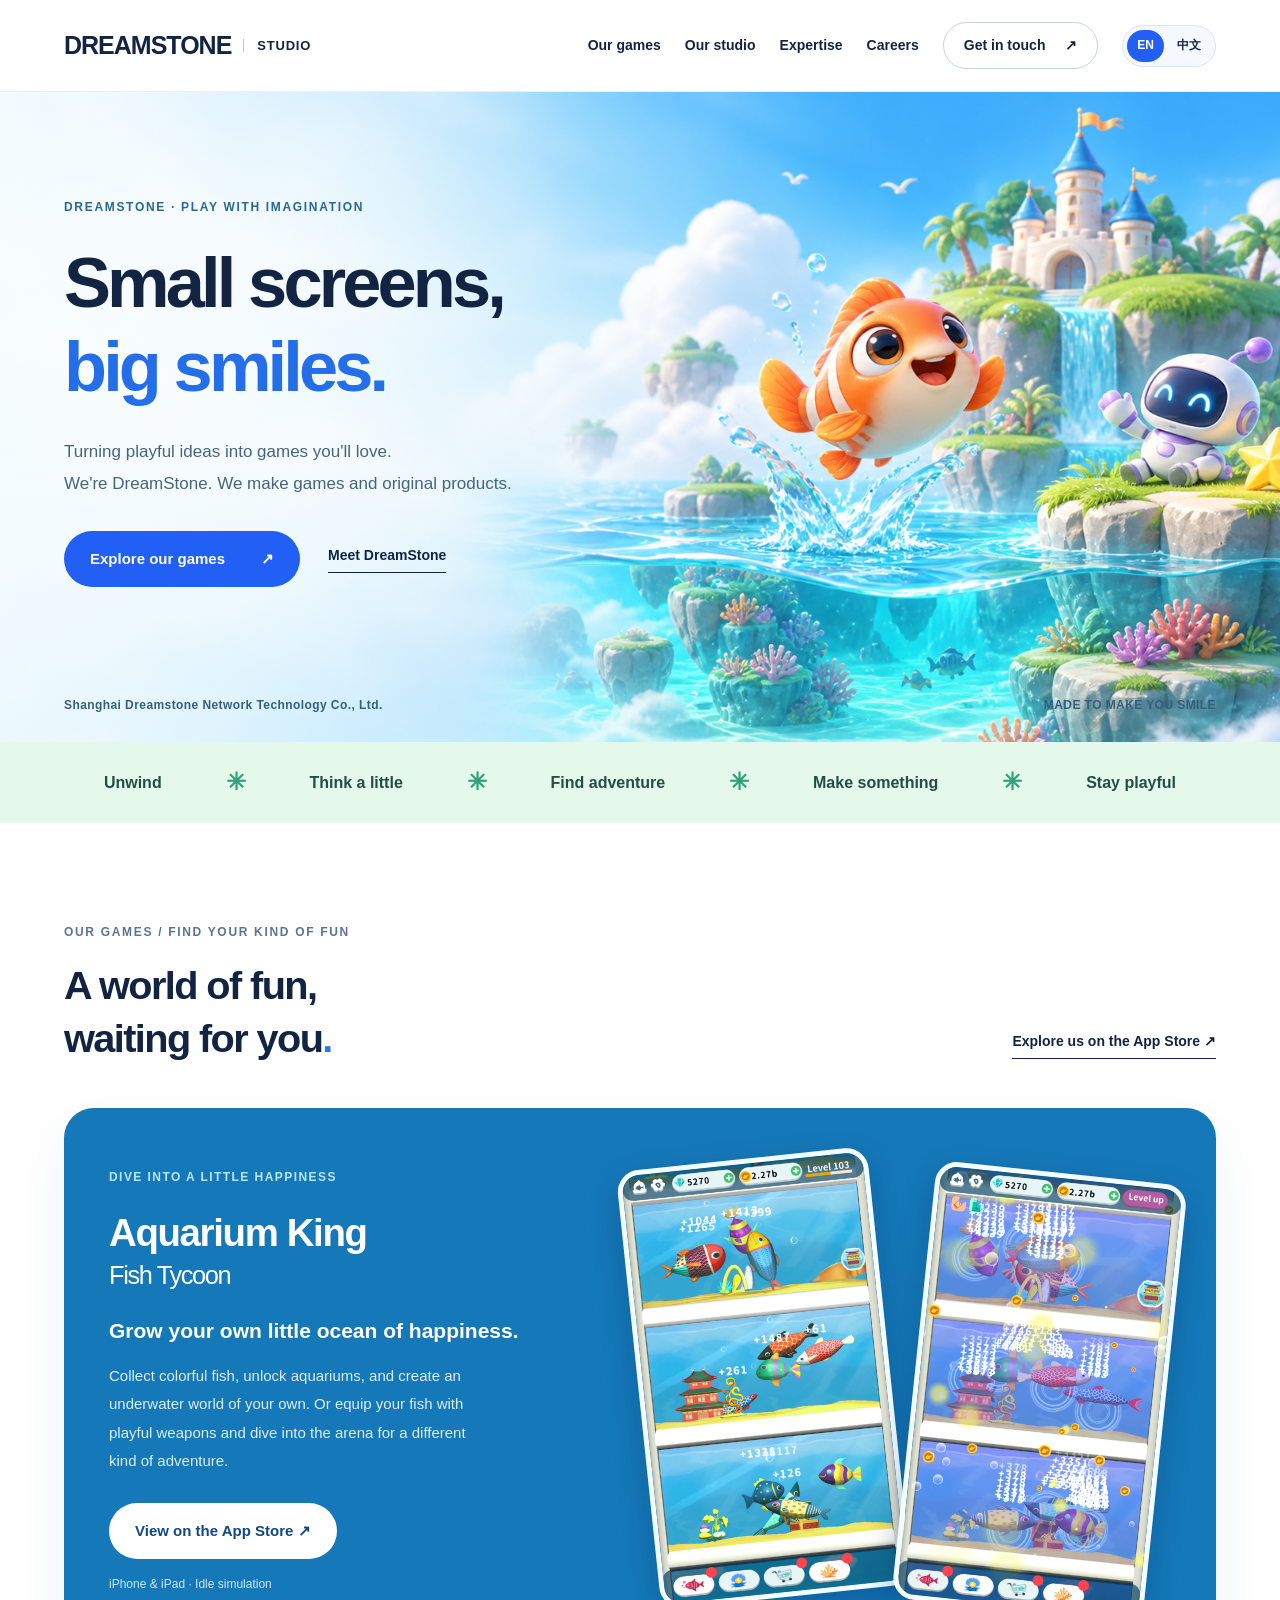
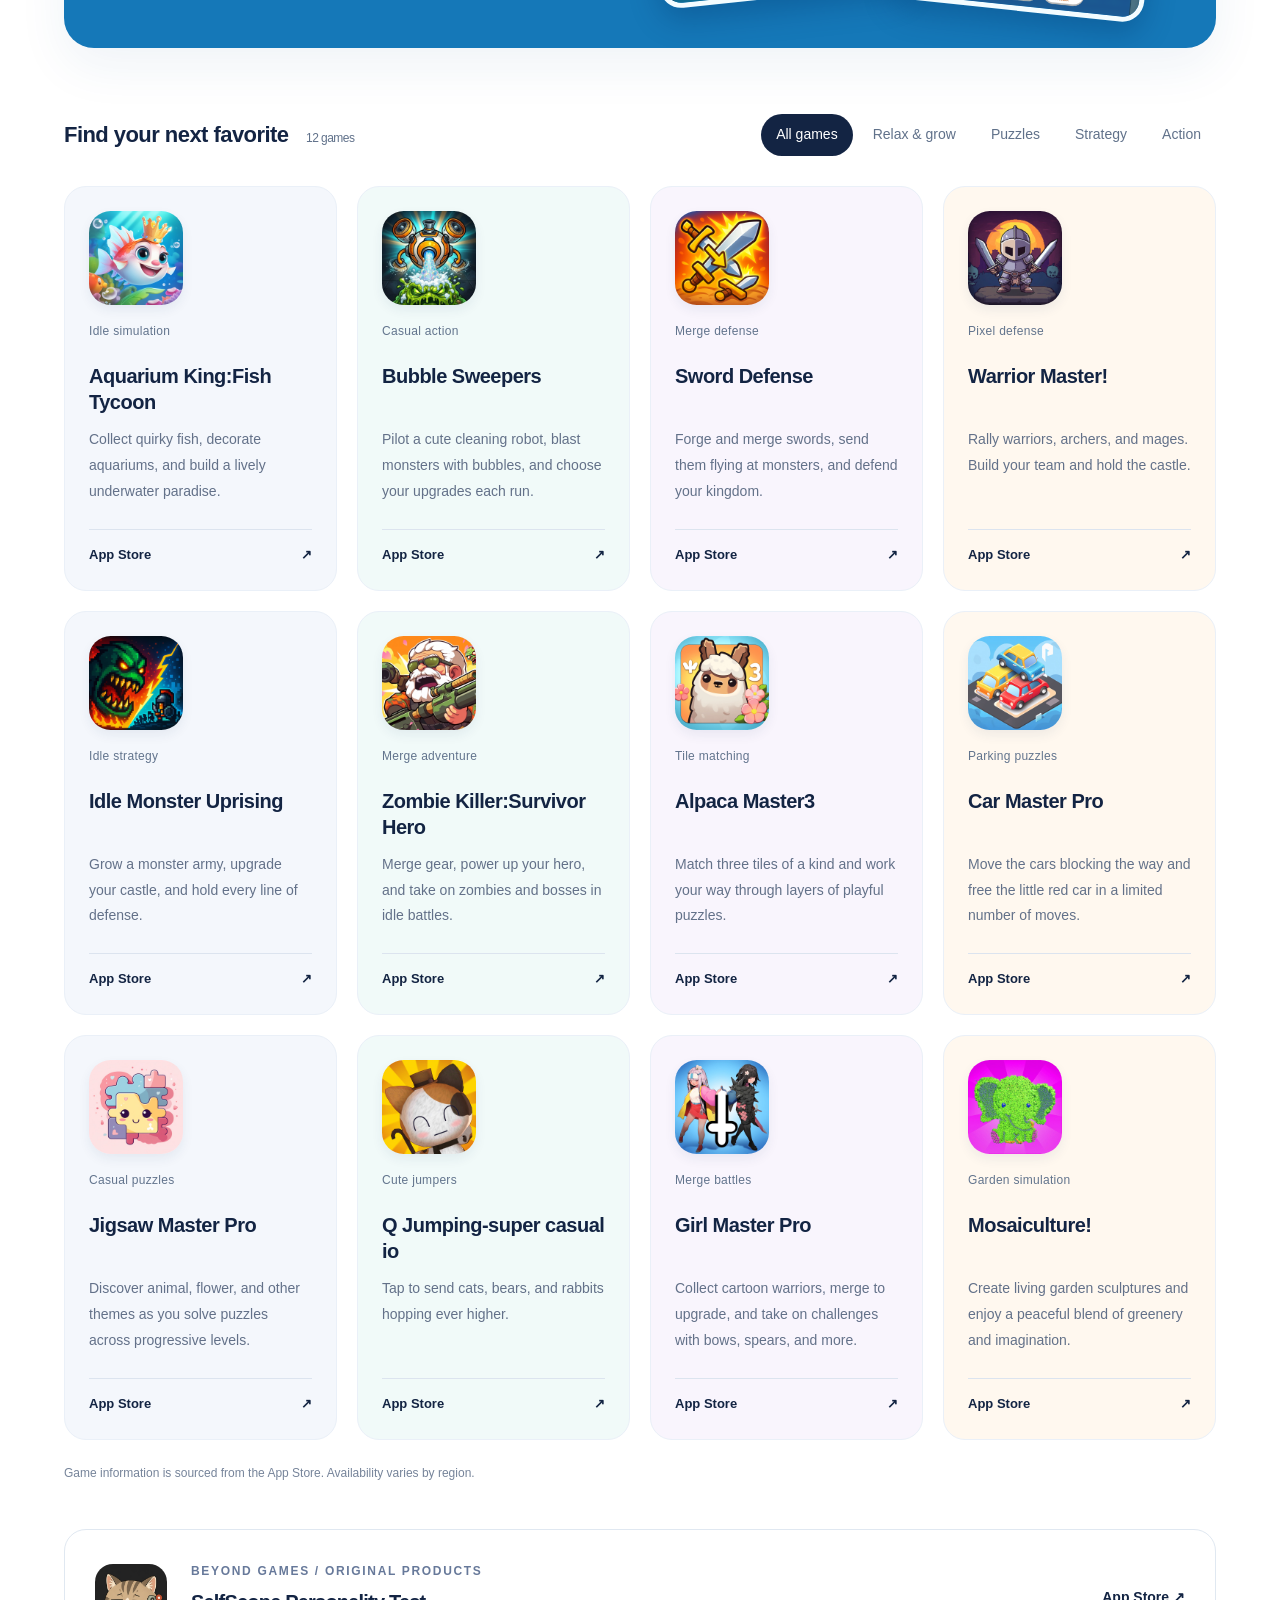
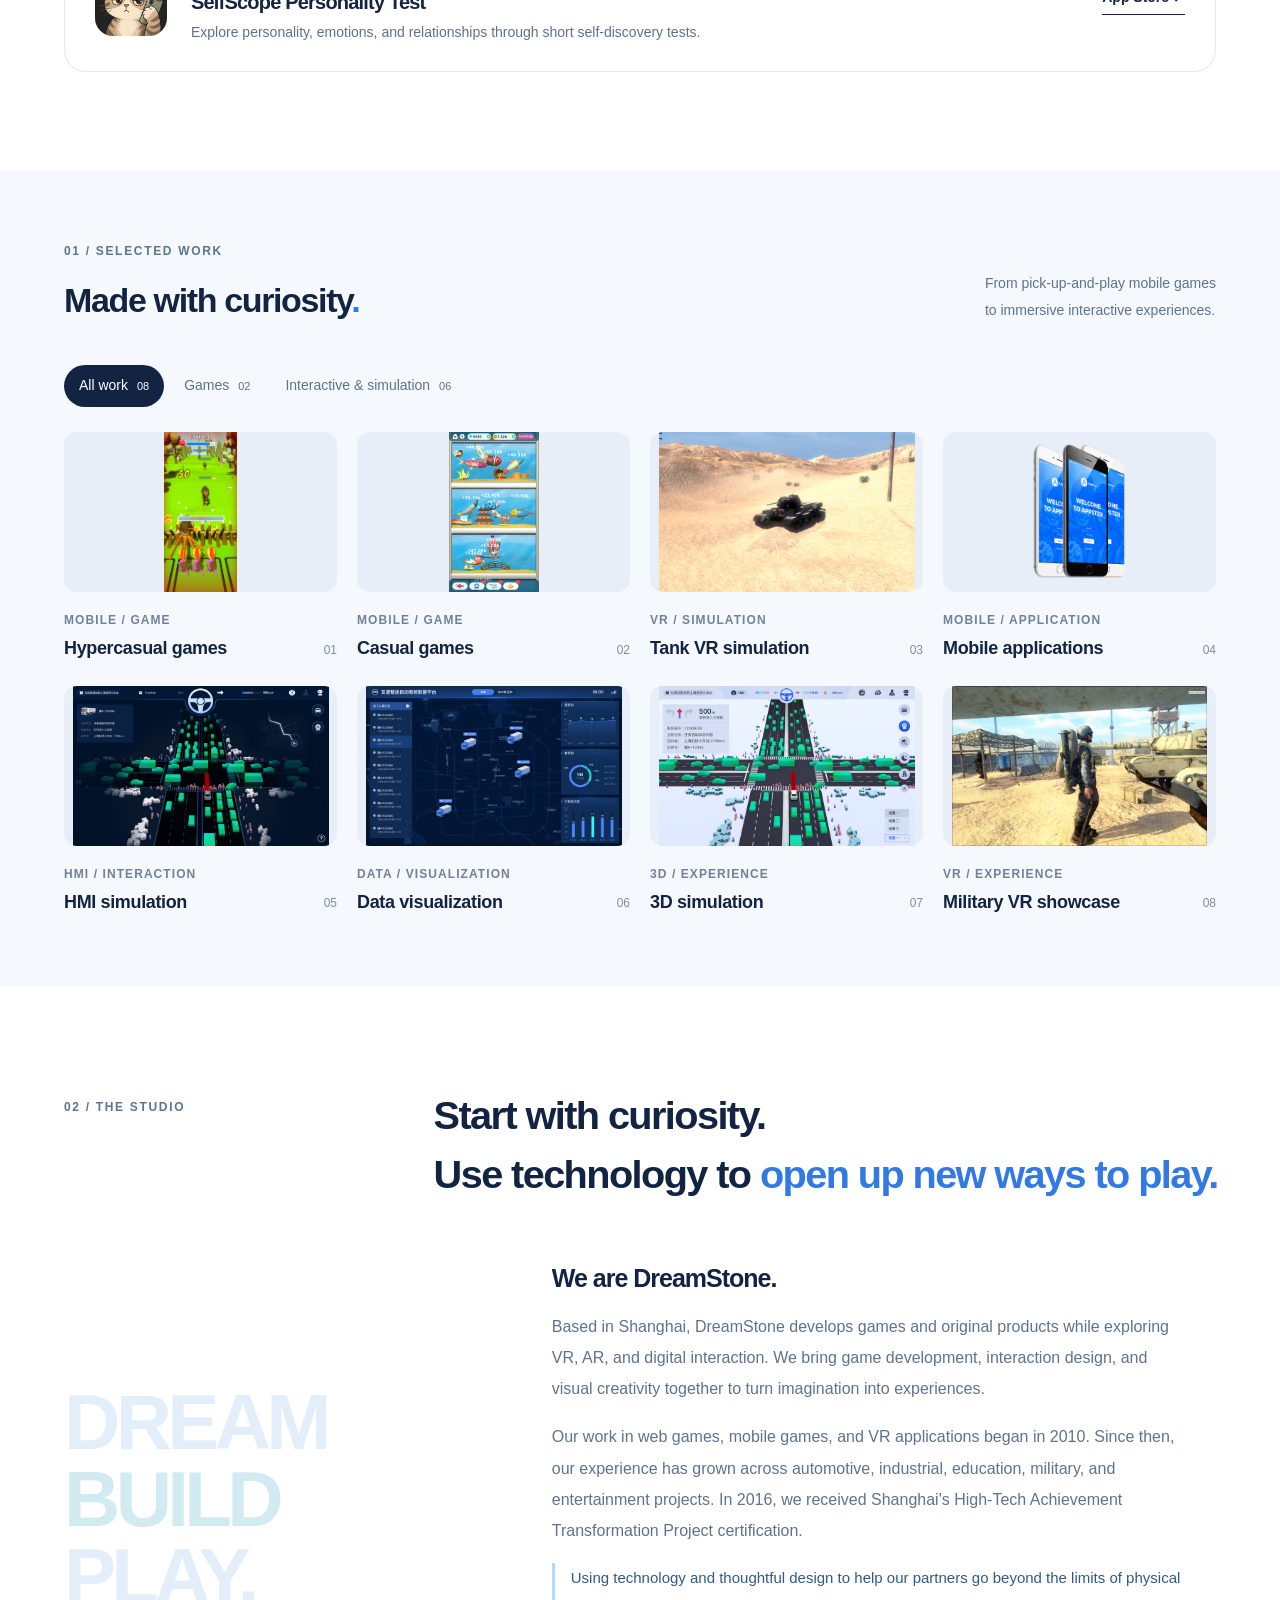
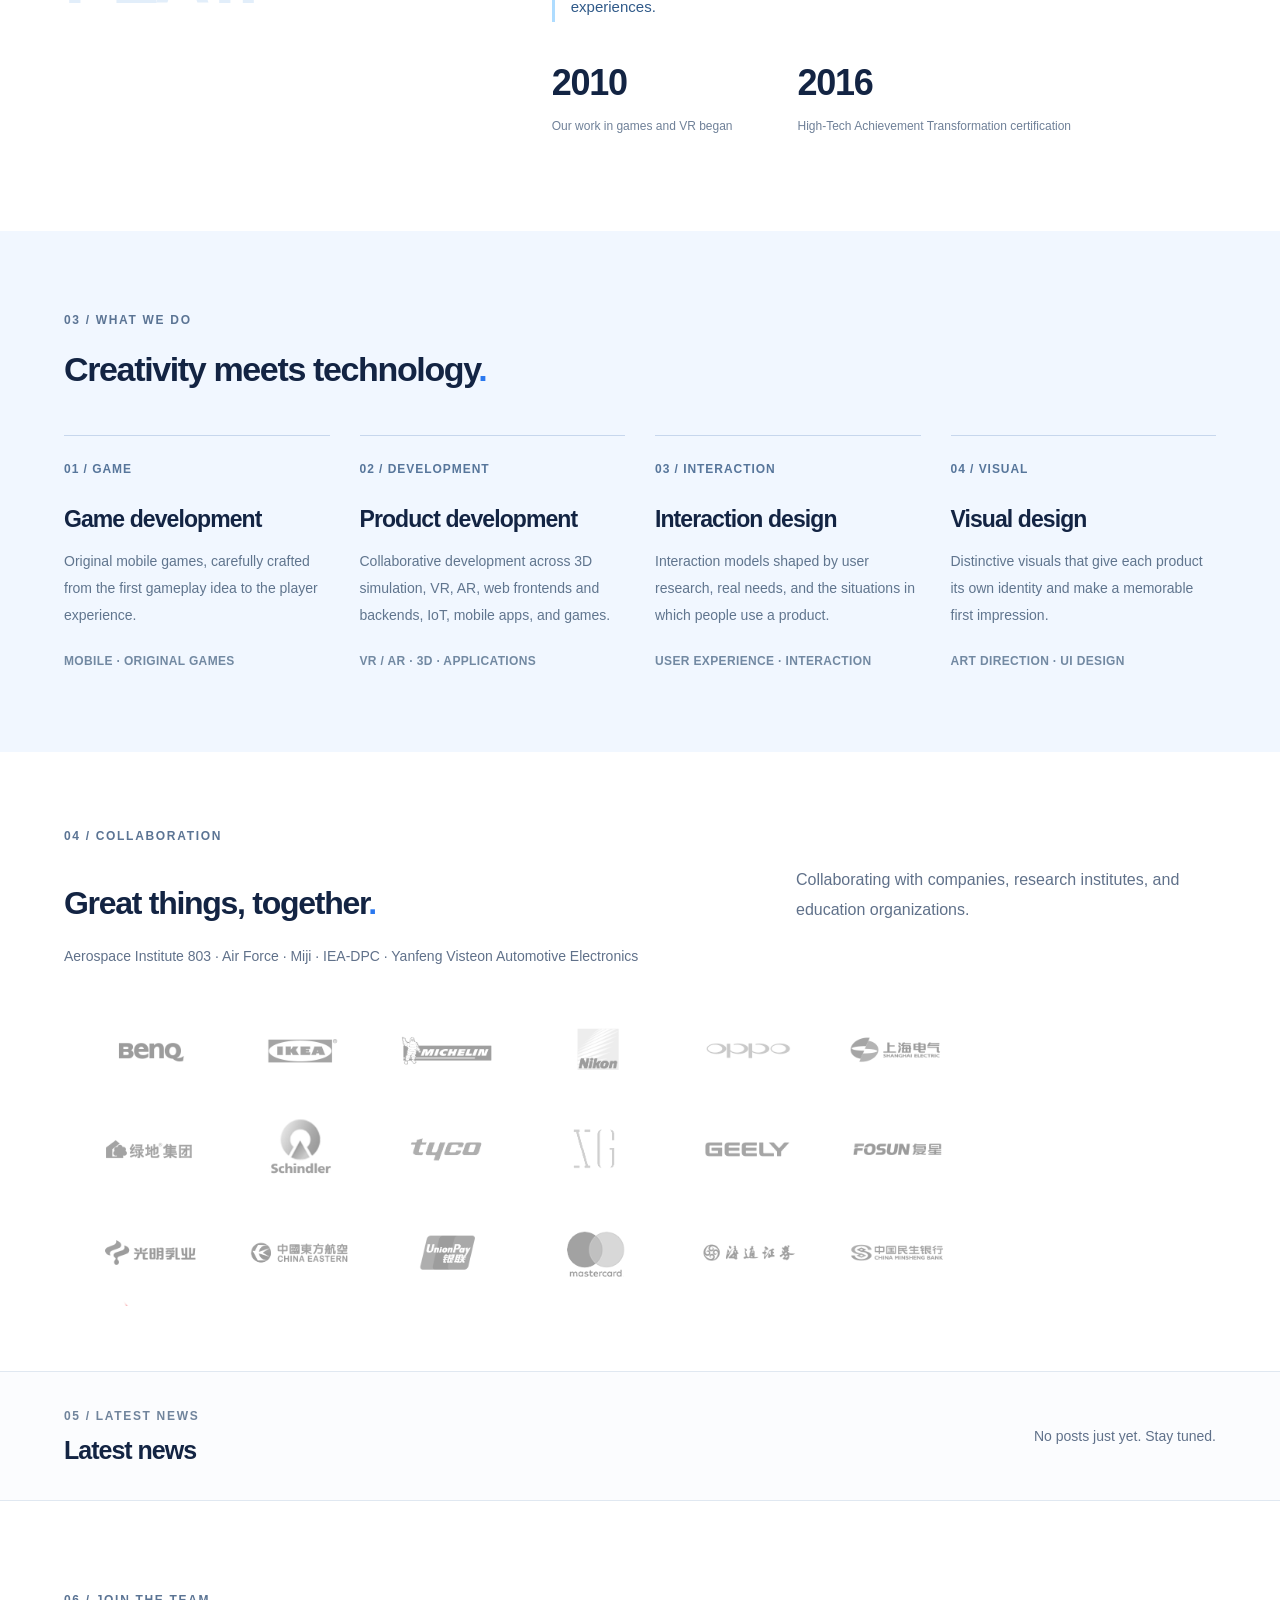
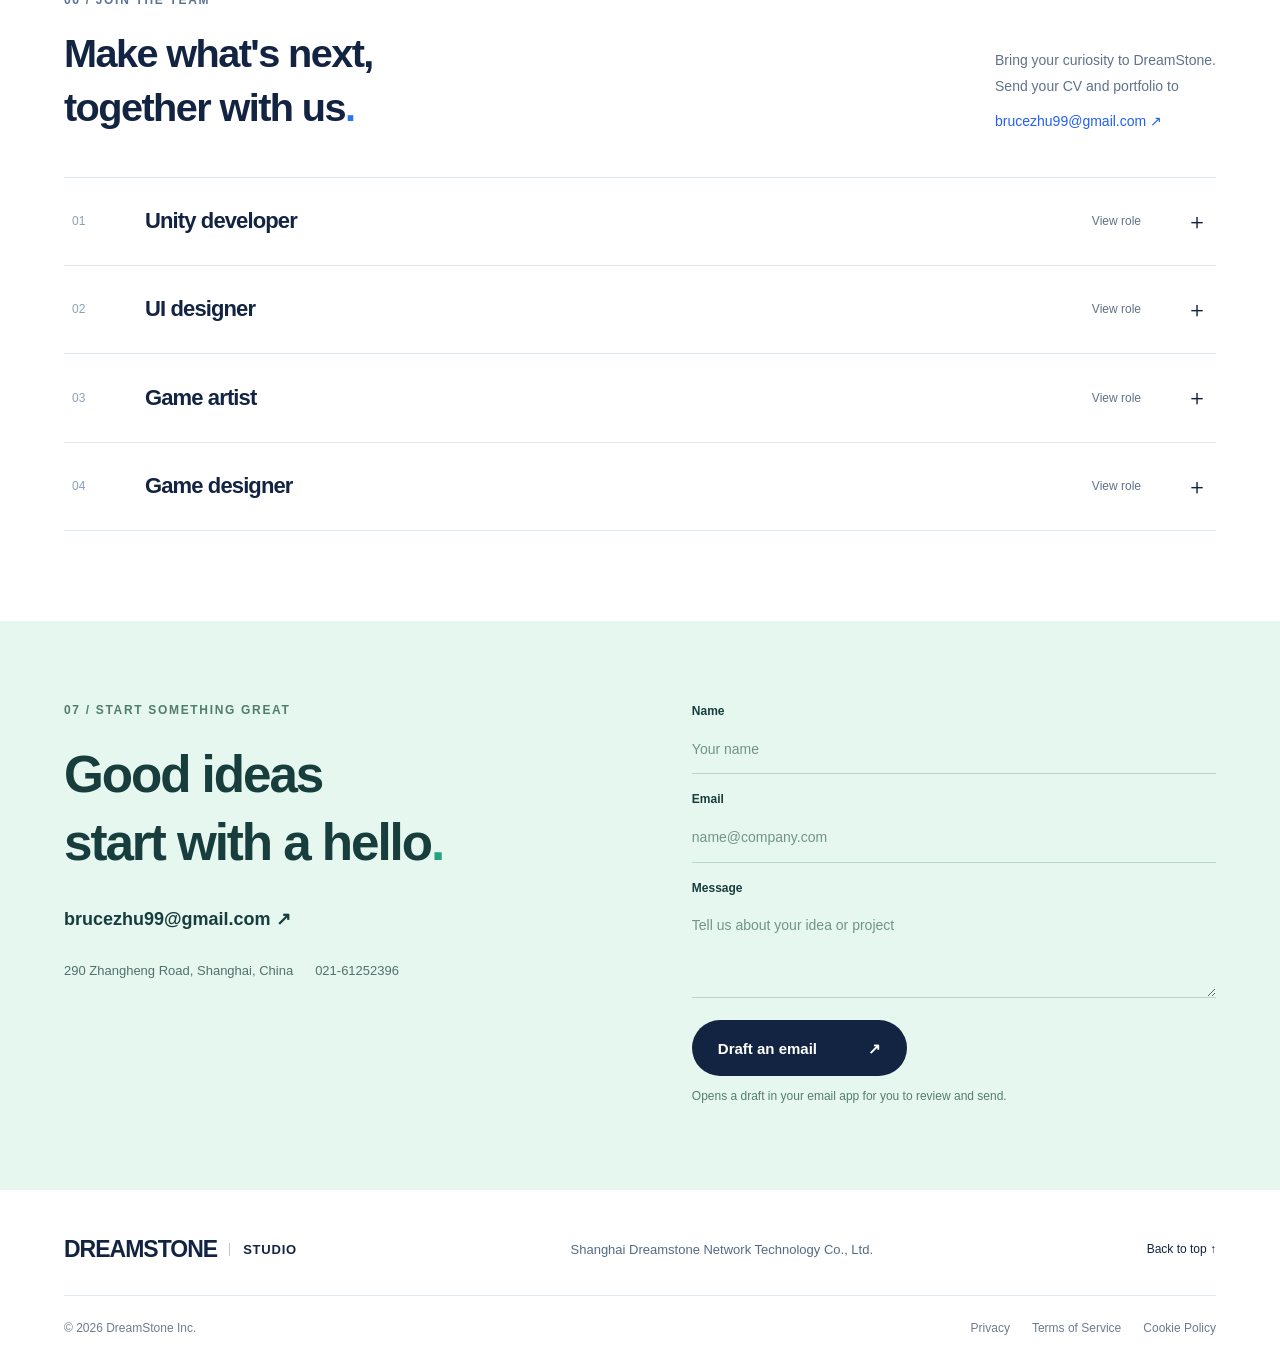
==== commit 1968a613: "Update website contact email" ====
--- a/index.html
+++ b/index.html
@@ -1,5 +1,5 @@
 <!DOCTYPE html>
-<html lang="en"><head><meta charset="utf-8"/><meta content="width=device-width, initial-scale=1" name="viewport"/><meta content="#eefdff" name="theme-color"/><meta content="DreamStone is a Shanghai game studio creating original mobile games, VR/AR, and interactive experiences. Discover our games, work, and studio." data-i18n-content="t3625049b87d8" name="description"/><title data-i18n="tdcc22fa5102d">DreamStone | Games &amp; Original Products</title><link href="https://www.dreamstonevr.com/" rel="canonical"/><link href="./style.css?v=20260913-language" rel="stylesheet"/><script defer="" src="./i18n.js?v=20260913-language"></script><script defer="" src="./script.js?v=20260913-language"></script></head><body><a class="skip-link" data-i18n="te0b0408bd24c" href="#main">Skip to content</a><header class="site-header"><a aria-label="DreamStone home" class="brand" data-i18n-aria-label="tece78b791461" href="./">DREAMSTONE<span data-i18n="tf0936080a97e">STUDIO</span></a><div aria-label="Language" class="language-switch" data-i18n-aria-label="t53ceee169d6a" role="group"><button aria-pressed="true" data-language="en" lang="en" type="button">EN</button><button aria-pressed="false" data-language="zh" lang="zh-CN" type="button">中文</button></div><button aria-controls="navigation" aria-expanded="false" class="menu-toggle"><i18n-text data-i18n="tb74d9f3fd3f5">Menu </i18n-text><span aria-hidden="true">＋</span></button><nav aria-label="Main navigation" data-i18n-aria-label="t024437ed8e61" id="navigation"><a data-i18n="t31497a45d38c" href="./#games">Our games</a><a data-i18n="t98d32da0ce23" href="./#studio">Our studio</a><a data-i18n="t81d3fcf7d5c3" href="./#expertise">Expertise</a><a data-i18n="tc9bc850b3c6e" href="./#careers">Careers</a><a class="nav-contact" href="./#contact"><i18n-text data-i18n="tb58d6f16192d">Get in touch </i18n-text><span aria-hidden="true">↗</span></a></nav></header><main id="main">
+<html lang="en"><head><meta charset="utf-8"/><meta content="width=device-width, initial-scale=1" name="viewport"/><meta content="#eefdff" name="theme-color"/><meta content="DreamStone is a Shanghai game studio creating original mobile games, VR/AR, and interactive experiences. Discover our games, work, and studio." data-i18n-content="t3625049b87d8" name="description"/><title data-i18n="tdcc22fa5102d">DreamStone | Games &amp; Original Products</title><link href="https://www.dreamstonevr.com/" rel="canonical"/><link href="./style.css?v=20260913-language" rel="stylesheet"/><script defer="" src="./i18n.js?v=20260913-language"></script><script defer="" src="./script.js?v=20260915-contact"></script></head><body><a class="skip-link" data-i18n="te0b0408bd24c" href="#main">Skip to content</a><header class="site-header"><a aria-label="DreamStone home" class="brand" data-i18n-aria-label="tece78b791461" href="./">DREAMSTONE<span data-i18n="tf0936080a97e">STUDIO</span></a><div aria-label="Language" class="language-switch" data-i18n-aria-label="t53ceee169d6a" role="group"><button aria-pressed="true" data-language="en" lang="en" type="button">EN</button><button aria-pressed="false" data-language="zh" lang="zh-CN" type="button">中文</button></div><button aria-controls="navigation" aria-expanded="false" class="menu-toggle"><i18n-text data-i18n="tb74d9f3fd3f5">Menu </i18n-text><span aria-hidden="true">＋</span></button><nav aria-label="Main navigation" data-i18n-aria-label="t024437ed8e61" id="navigation"><a data-i18n="t31497a45d38c" href="./#games">Our games</a><a data-i18n="t98d32da0ce23" href="./#studio">Our studio</a><a data-i18n="t81d3fcf7d5c3" href="./#expertise">Expertise</a><a data-i18n="tc9bc850b3c6e" href="./#careers">Careers</a><a class="nav-contact" href="./#contact"><i18n-text data-i18n="tb58d6f16192d">Get in touch </i18n-text><span aria-hidden="true">↗</span></a></nav></header><main id="main">
 <section class="hero" id="section-f_c935b1f8-69a4-429b-96af-4ca5a14fdb53"><img alt="A playful DreamStone world with a fish, a friendly robot, and floating islands" class="hero-art" data-i18n-alt="t0a5b7eeb53c1" fetchpriority="high" src="./hero.png"/><div class="hero-shade"></div><div class="hero-content"><p class="eyebrow hero-kicker">DREAMSTONE · PLAY WITH IMAGINATION</p><h1><i18n-text data-i18n="tb676a619ca99">Small screens,</i18n-text><br/><em data-i18n="t189db13b6ccb">big smiles.</em></h1><p class="hero-copy"><i18n-text data-i18n="t868bb3cf8750">Turning playful ideas into games you'll love.</i18n-text><br/><i18n-text data-i18n="t89ef126ac2b0">We're DreamStone. We make games and original products.</i18n-text></p><div class="hero-actions"><a class="button primary" href="#games"><i18n-text data-i18n="tb5895a9bb5c7">Explore our games </i18n-text><span aria-hidden="true">↗</span></a><a class="text-link" data-i18n="t2b50bbb19991" href="#studio">Meet DreamStone</a></div></div><div class="hero-bottom"><span data-i18n="t3ff402e1f921">Shanghai Dreamstone Network Technology Co., Ltd.</span><a data-i18n="t6e35969f5455" href="#games">More fun below ↓</a><span>MADE TO MAKE YOU SMILE</span></div></section>
 <div class="discipline-strip"><span data-i18n="t2f3989c70378">Unwind</span><i>✳</i><span data-i18n="t768581446867">Think a little</span><i>✳</i><span data-i18n="tfdd2d4677fe4">Find adventure</span><i>✳</i><span data-i18n="t6d12c951aa15">Make something</span><i>✳</i><span data-i18n="t72541460db3b">Stay playful</span></div>
 <section class="section games-section" id="games"><div class="section-heading"><div><p class="eyebrow" data-i18n="t485c25b99514">OUR GAMES / FIND YOUR KIND OF FUN</p><h2><i18n-text data-i18n="t8aa59485159a">A world of fun,</i18n-text><br/><i18n-text data-i18n="t37ac829bb581">waiting for you</i18n-text><span class="lime" data-i18n="t76b373117c4c">.</span></h2></div><a class="text-link" data-i18n="t47058632c713" href="https://apps.apple.com/us/developer/shanghai-dreamstone-network-technology-co-ltd/id524619550" rel="noopener noreferrer" target="_blank">Explore us on the App Store ↗</a></div>
@@ -12,5 +12,5 @@
 <section class="section partners-section" id="partners"><span class="legacy-anchor" id="section-f_fa517d87-17cc-4539-b02c-eb68f96657d0"></span><p class="eyebrow">04 / COLLABORATION</p><div class="section-heading"><h2><i18n-text data-i18n="t0ce5f97268aa">Great things, together</i18n-text><span class="lime" data-i18n="t76b373117c4c">.</span></h2><p data-i18n="t3af3e839a131">Collaborating with companies, research institutes, and education organizations.</p></div><p class="partners-copy" data-i18n="tc13b7823ad9a">Aerospace Institute 803 · Air Force · Miji · IEA-DPC · Yanfeng Visteon Automotive Electronics</p><div class="partners-image"><img alt="DreamStone project partners" data-i18n-alt="t12836fccb482" loading="lazy" src="./partners.png"/></div></section>
 <section class="section news-section" id="news"><span class="legacy-anchor" id="section-f_072dec82-0565-4ae6-be80-2ce75dec5929"></span><div><p class="eyebrow">05 / LATEST NEWS</p><h2 data-i18n="t8ce11f78b86b">Latest news</h2></div><p data-i18n="tb4fa6ea388d9">No posts just yet. Stay tuned.</p></section>
 <section class="section careers-section" id="careers"><span class="legacy-anchor" id="section-f_4efe022c-b2f5-4af7-83c6-f37a21e5d4b7"></span><div class="section-heading"><div><p class="eyebrow">06 / JOIN THE TEAM</p><h2><i18n-text data-i18n="tfe9d60a74de3">Make what's next,</i18n-text><br/><i18n-text data-i18n="tab3c374cfbb8">together with us</i18n-text><span class="lime" data-i18n="t76b373117c4c">.</span></h2></div><p><i18n-text data-i18n="ta82d68a4c642">Bring your curiosity to DreamStone.</i18n-text><br/><i18n-text data-i18n="t40a7cbe59a58">Send your CV and portfolio to</i18n-text><br/><a href="mailto:brucezhu99@gmail.com">brucezhu99@gmail.com ↗</a></p></div><div class="jobs"><details class="job"><summary><span class="job-index">01</span><h3 data-i18n="tb6b8685820d7">Unity developer</h3><span class="job-label" data-i18n="te654c823f655">View role</span><span aria-hidden="true" class="job-expand">＋</span></summary><div class="job-content"><div><p data-i18n="tf67399e223cd">· Design, develop, and maintain the Unity architecture of our games.</p><p data-i18n="t17742c89c851">· Be familiar with Unity, C#, and a range of plugins.</p><p data-i18n="ta3e38a60ada2">· Have practical Unity development skills with UGUI, Android, and iOS.</p><p data-i18n="ta53cef0c9b74">· Bring an inquisitive mindset and a lasting interest in new technology.</p><p data-i18n="t084f068799fe">· A plus: experience developing network interfaces with sockets and related protocols.</p></div><a class="text-link" data-i18n="t961cd3387dc7" data-i18n-href="t1ef693c7d96d" href="mailto:brucezhu99@gmail.com?subject=Application%20%E2%80%94%20Unity%20developer">Apply by email ↗</a></div></details><details class="job"><summary><span class="job-index">02</span><h3 data-i18n="ta645c0b98c73">UI designer</h3><span class="job-label" data-i18n="te654c823f655">View role</span><span aria-hidden="true" class="job-expand">＋</span></summary><div class="job-content"><div><p data-i18n="tff84b538622e">· Contribute to product design and interface design.</p><p data-i18n="ta85514fd35e0">· Show complete project work; please include your portfolio in your email.</p><p data-i18n="t5d5c67898577">· Be proficient with Photoshop, Illustrator, and related design tools.</p><p data-i18n="t4287f0bacee2">· Have strong drawing skills and a solid understanding of composition and color.</p><p data-i18n="tccd6df522f92">· Be passionate about app design and attentive to detail.</p></div><a class="text-link" data-i18n="t961cd3387dc7" data-i18n-href="t1a9822548d90" href="mailto:brucezhu99@gmail.com?subject=Application%20%E2%80%94%20UI%20designer">Apply by email ↗</a></div></details><details class="job"><summary><span class="job-index">03</span><h3 data-i18n="t420efafb0fe4">Game artist</h3><span class="job-label" data-i18n="te654c823f655">View role</span><span aria-hidden="true" class="job-expand">＋</span></summary><div class="job-content"><div><p data-i18n="t57ad61449e67">· Have at least three years of design experience at a game company.</p><p data-i18n="t1a27b00ba979">· Create hand-drawn illustrations, splash screens, welcome screens, and promotional artwork.</p><p data-i18n="tef28342d81b8">· Be able to create small character animations and interface motion effects.</p><p data-i18n="t699b97cfaa29">· Bring focus, passion, imagination, responsibility, and a strong ability to understand a brief.</p><p data-i18n="t9516e1bb837f">· Communicate clearly and work well with a team.</p></div><a class="text-link" data-i18n="t961cd3387dc7" data-i18n-href="td038d569c15b" href="mailto:brucezhu99@gmail.com?subject=Application%20%E2%80%94%20Game%20artist">Apply by email ↗</a></div></details><details class="job"><summary><span class="job-index">04</span><h3 data-i18n="tcd33b5e3c5ff">Game designer</h3><span class="job-label" data-i18n="te654c823f655">View role</span><span aria-hidden="true" class="job-expand">＋</span></summary><div class="job-content"><div><p data-i18n="teb04bc066eff">· Have at least two years of experience in game design.</p><p data-i18n="tc24bb6a25a36">· Think clearly about game systems, analyze and organize product features, and bring experience in hypercasual games.</p><p data-i18n="t9574939f5886">· Understand development technology and communicate ideas clearly.</p><p data-i18n="t140930ec7f25">· Be proficient with prototyping tools such as Axure, Visio, or OmniGraffle.</p><p data-i18n="t0ea43a1d136a">· Apply established interaction design processes and methods thoughtfully.</p></div><a class="text-link" data-i18n="t961cd3387dc7" data-i18n-href="taffd4b8e1756" href="mailto:brucezhu99@gmail.com?subject=Application%20%E2%80%94%20Game%20designer">Apply by email ↗</a></div></details></div></section>
-<section class="section contact-section" id="contact"><span class="legacy-anchor" id="section-f_2e7ae768-e5a2-46df-ac74-33cbe8bd813a"></span><div class="contact-intro"><p class="eyebrow">07 / START SOMETHING GREAT</p><h2><i18n-text data-i18n="tfdb84dfe5afa">Good ideas</i18n-text><br/><i18n-text data-i18n="t21ed9e677855">start with a hello</i18n-text><span data-i18n="t76b373117c4c">.</span></h2><a class="contact-email" href="mailto:zhuning@dreamstonevr.com">zhuning@dreamstonevr.com ↗</a><div class="contact-details"><span data-i18n="t3a4e09b29963">290 Zhangheng Road, Shanghai, China</span><a href="tel:021-61252396">021-61252396</a></div></div><form id="contact-form"><label data-i18n="t9ebe8e4a709d" for="contact-name">Name</label><input autocomplete="name" data-i18n-placeholder="tac602fb1dd26" id="contact-name" maxlength="100" name="name" placeholder="Your name" required=""/><label data-i18n="t4911f076f0a4" for="contact-email">Email</label><input autocomplete="email" id="contact-email" maxlength="254" name="email" placeholder="name@company.com" required="" type="email"/><label data-i18n="t994aa2e6d4ce" for="contact-message">Message</label><textarea data-i18n-placeholder="t385c6caf3bf8" id="contact-message" maxlength="3000" name="message" placeholder="Tell us about your idea or project" required="" rows="3"></textarea><button class="button dark" type="submit"><i18n-text data-i18n="td3c90d6890e8">Draft an email </i18n-text><span aria-hidden="true">↗</span></button><p class="form-note" data-i18n="t93dec2eb27cd">Opens a draft in your email app for you to review and send.</p><p id="contact-status" role="status"></p></form></section>
+<section class="section contact-section" id="contact"><span class="legacy-anchor" id="section-f_2e7ae768-e5a2-46df-ac74-33cbe8bd813a"></span><div class="contact-intro"><p class="eyebrow">07 / START SOMETHING GREAT</p><h2><i18n-text data-i18n="tfdb84dfe5afa">Good ideas</i18n-text><br/><i18n-text data-i18n="t21ed9e677855">start with a hello</i18n-text><span data-i18n="t76b373117c4c">.</span></h2><a class="contact-email" href="mailto:brucezhu99@gmail.com">brucezhu99@gmail.com ↗</a><div class="contact-details"><span data-i18n="t3a4e09b29963">290 Zhangheng Road, Shanghai, China</span><a href="tel:021-61252396">021-61252396</a></div></div><form id="contact-form"><label data-i18n="t9ebe8e4a709d" for="contact-name">Name</label><input autocomplete="name" data-i18n-placeholder="tac602fb1dd26" id="contact-name" maxlength="100" name="name" placeholder="Your name" required=""/><label data-i18n="t4911f076f0a4" for="contact-email">Email</label><input autocomplete="email" id="contact-email" maxlength="254" name="email" placeholder="name@company.com" required="" type="email"/><label data-i18n="t994aa2e6d4ce" for="contact-message">Message</label><textarea data-i18n-placeholder="t385c6caf3bf8" id="contact-message" maxlength="3000" name="message" placeholder="Tell us about your idea or project" required="" rows="3"></textarea><button class="button dark" type="submit"><i18n-text data-i18n="td3c90d6890e8">Draft an email </i18n-text><span aria-hidden="true">↗</span></button><p class="form-note" data-i18n="t93dec2eb27cd">Opens a draft in your email app for you to review and send.</p><p id="contact-status" role="status"></p></form></section>
 </main><dialog aria-labelledby="dialog-title" id="work-dialog"><div class="dialog-bar"><h2 id="dialog-title"></h2><button aria-label="Close project preview" data-i18n="tb543bb5eb5d0" data-i18n-aria-label="t9366ee15cd2b" id="dialog-close">Close ×</button></div><img alt="" id="dialog-image"/><p data-i18n="tabedbd2db423">DreamStone · Selected work</p></dialog><footer class="site-footer"><div class="footer-top"><a class="brand" href="./">DREAMSTONE<span data-i18n="tf0936080a97e">STUDIO</span></a><p data-i18n="t3ff402e1f921">Shanghai Dreamstone Network Technology Co., Ltd.</p><a data-i18n="t82dca157ecb2" href="./#main">Back to top ↑</a></div><div class="footer-bottom"><span>© 2026 DreamStone Inc.</span><nav aria-label="Legal" data-i18n-aria-label="t81a8e5988cd9"><a data-i18n="t251cd5959a87" href="./privacy">Privacy</a><a data-i18n="tf6f1780221a5" href="./terms-of-service">Terms of Service</a><a data-i18n="tb1b5e2b29a77" href="./pages/cookie-policy">Cookie Policy</a></nav></div></footer></body></html>
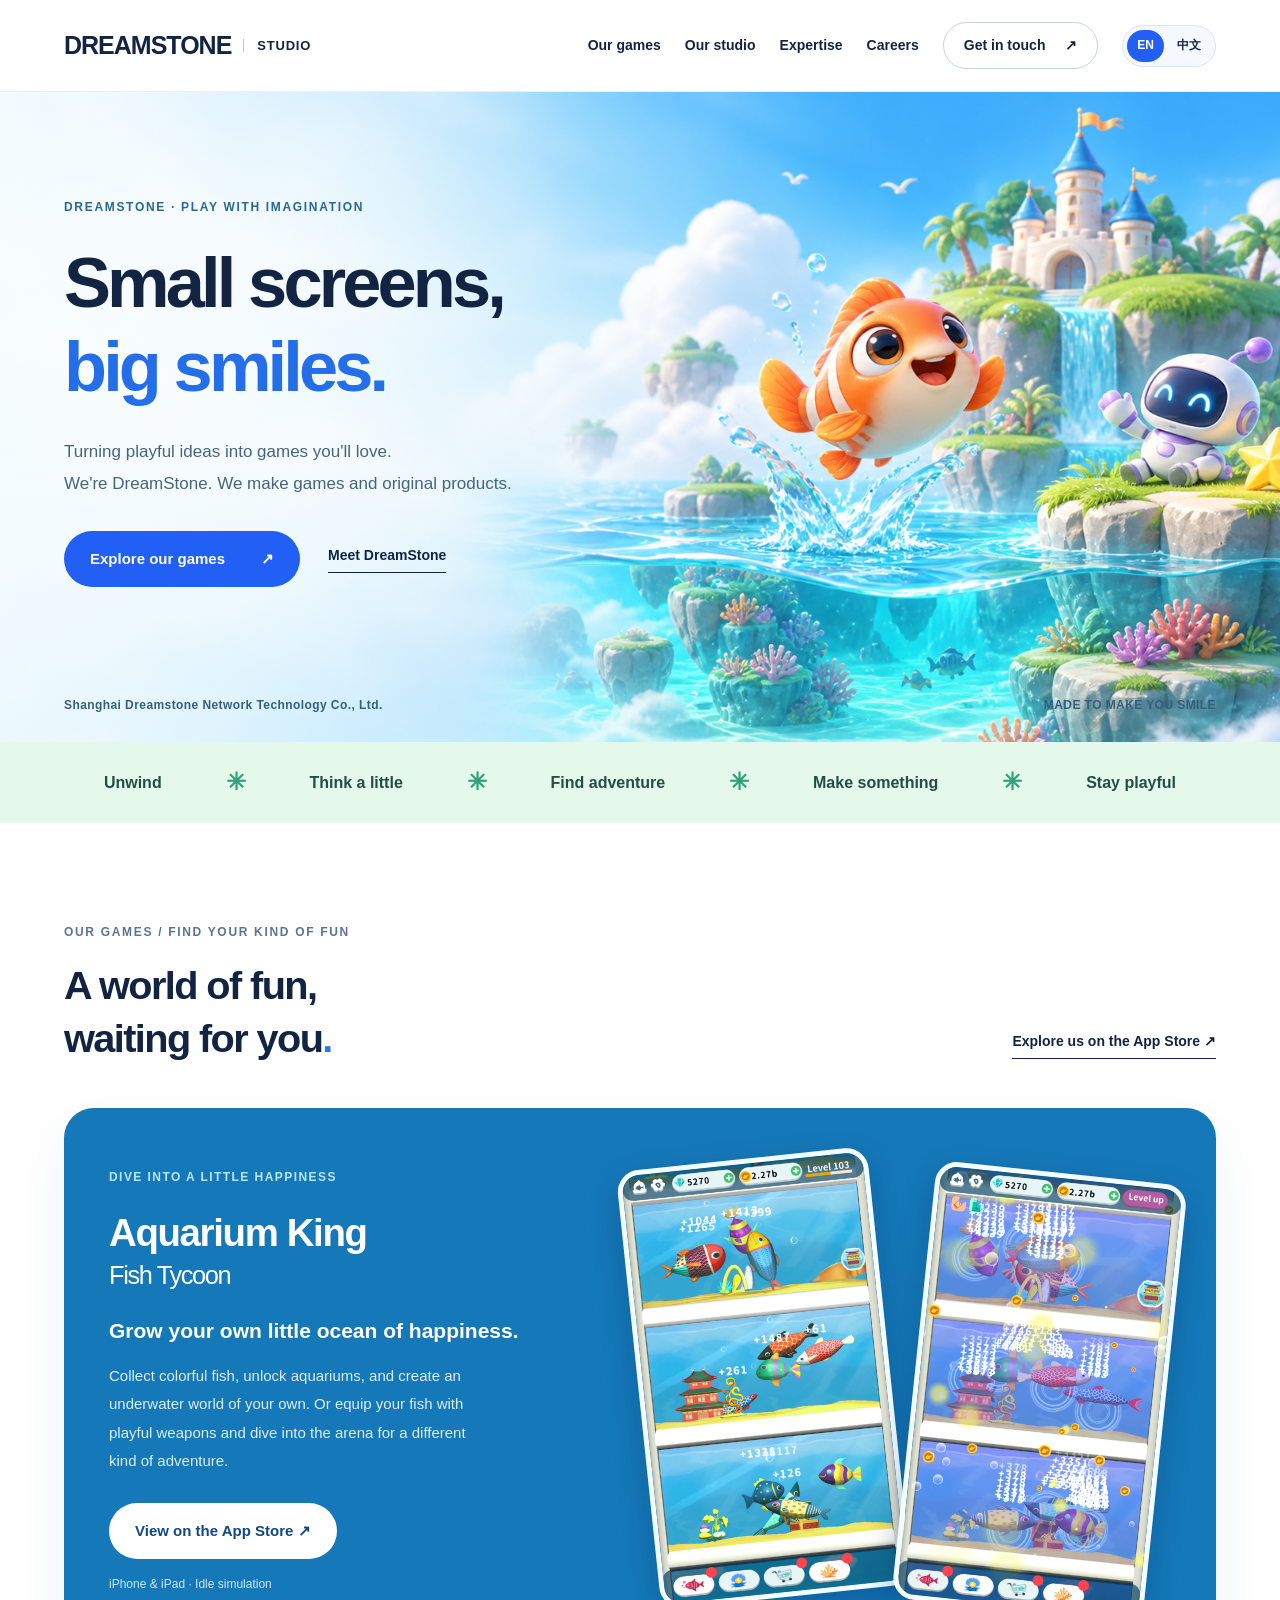
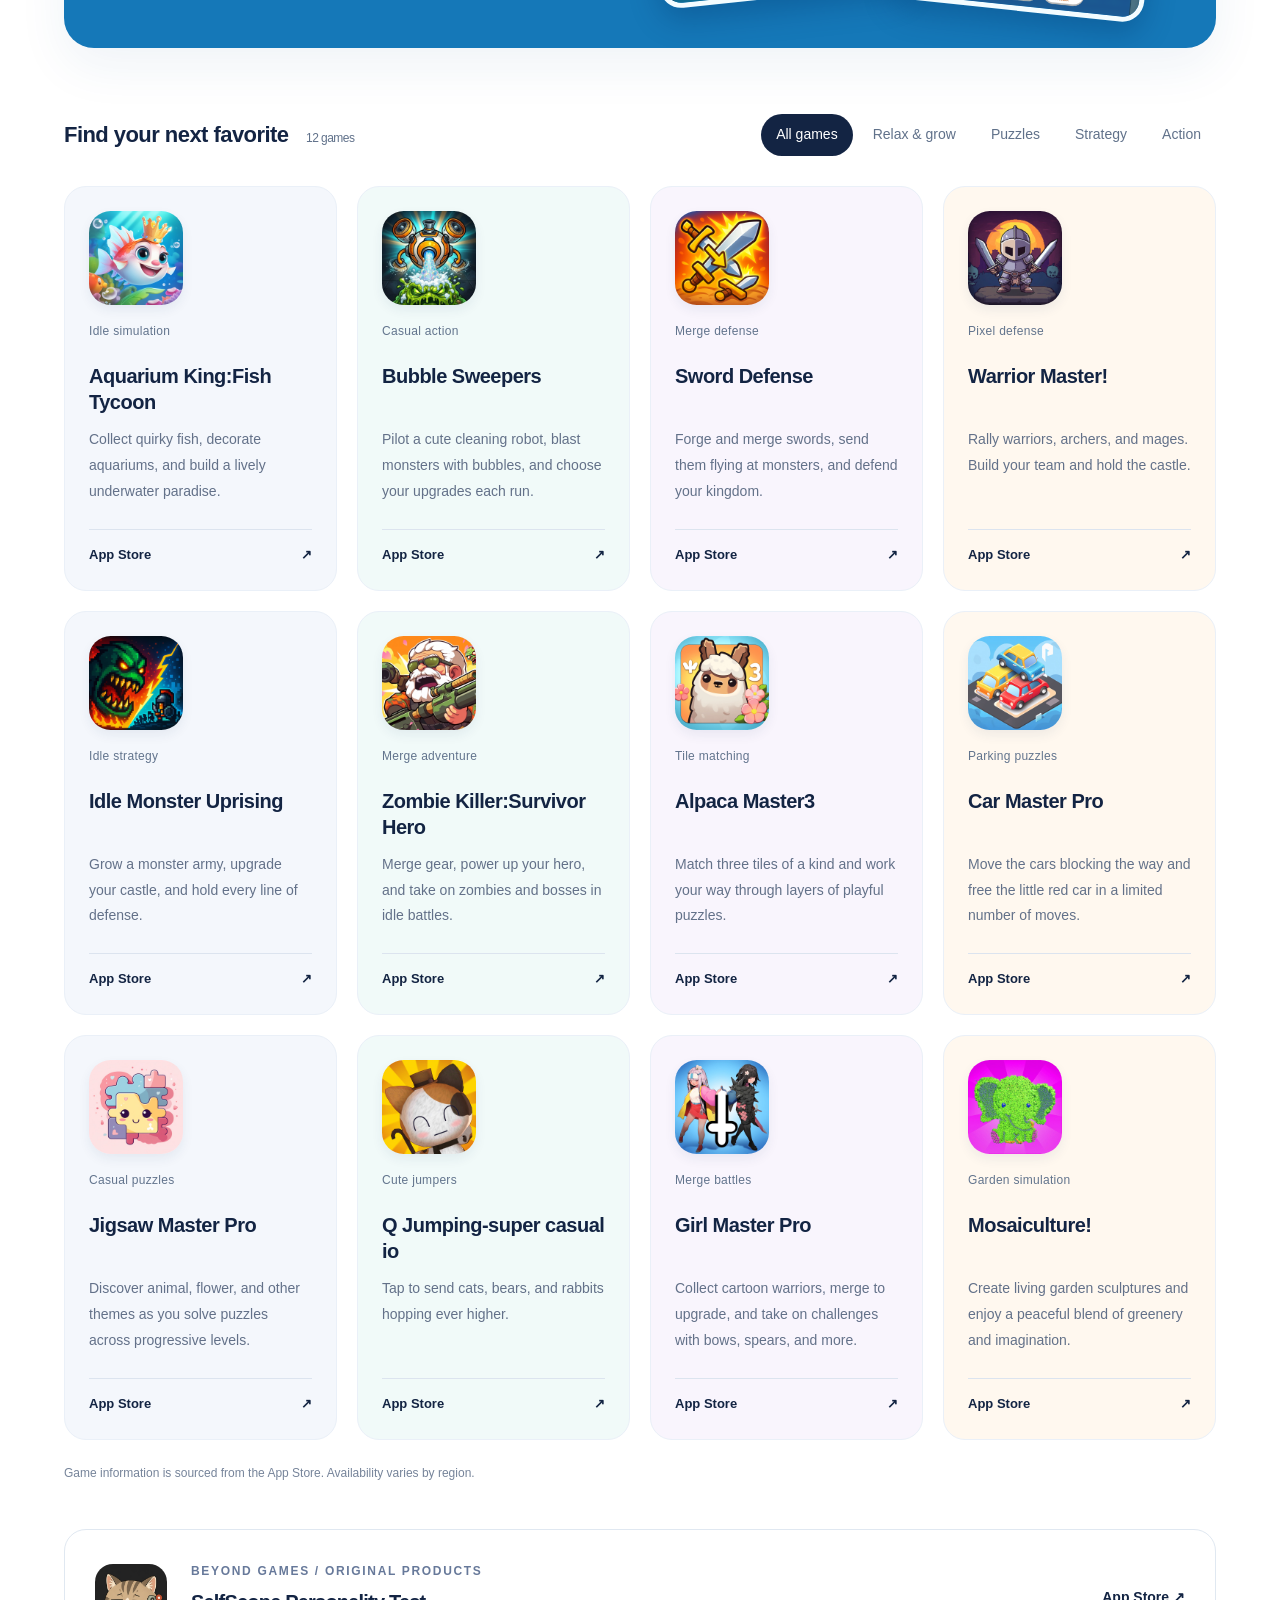
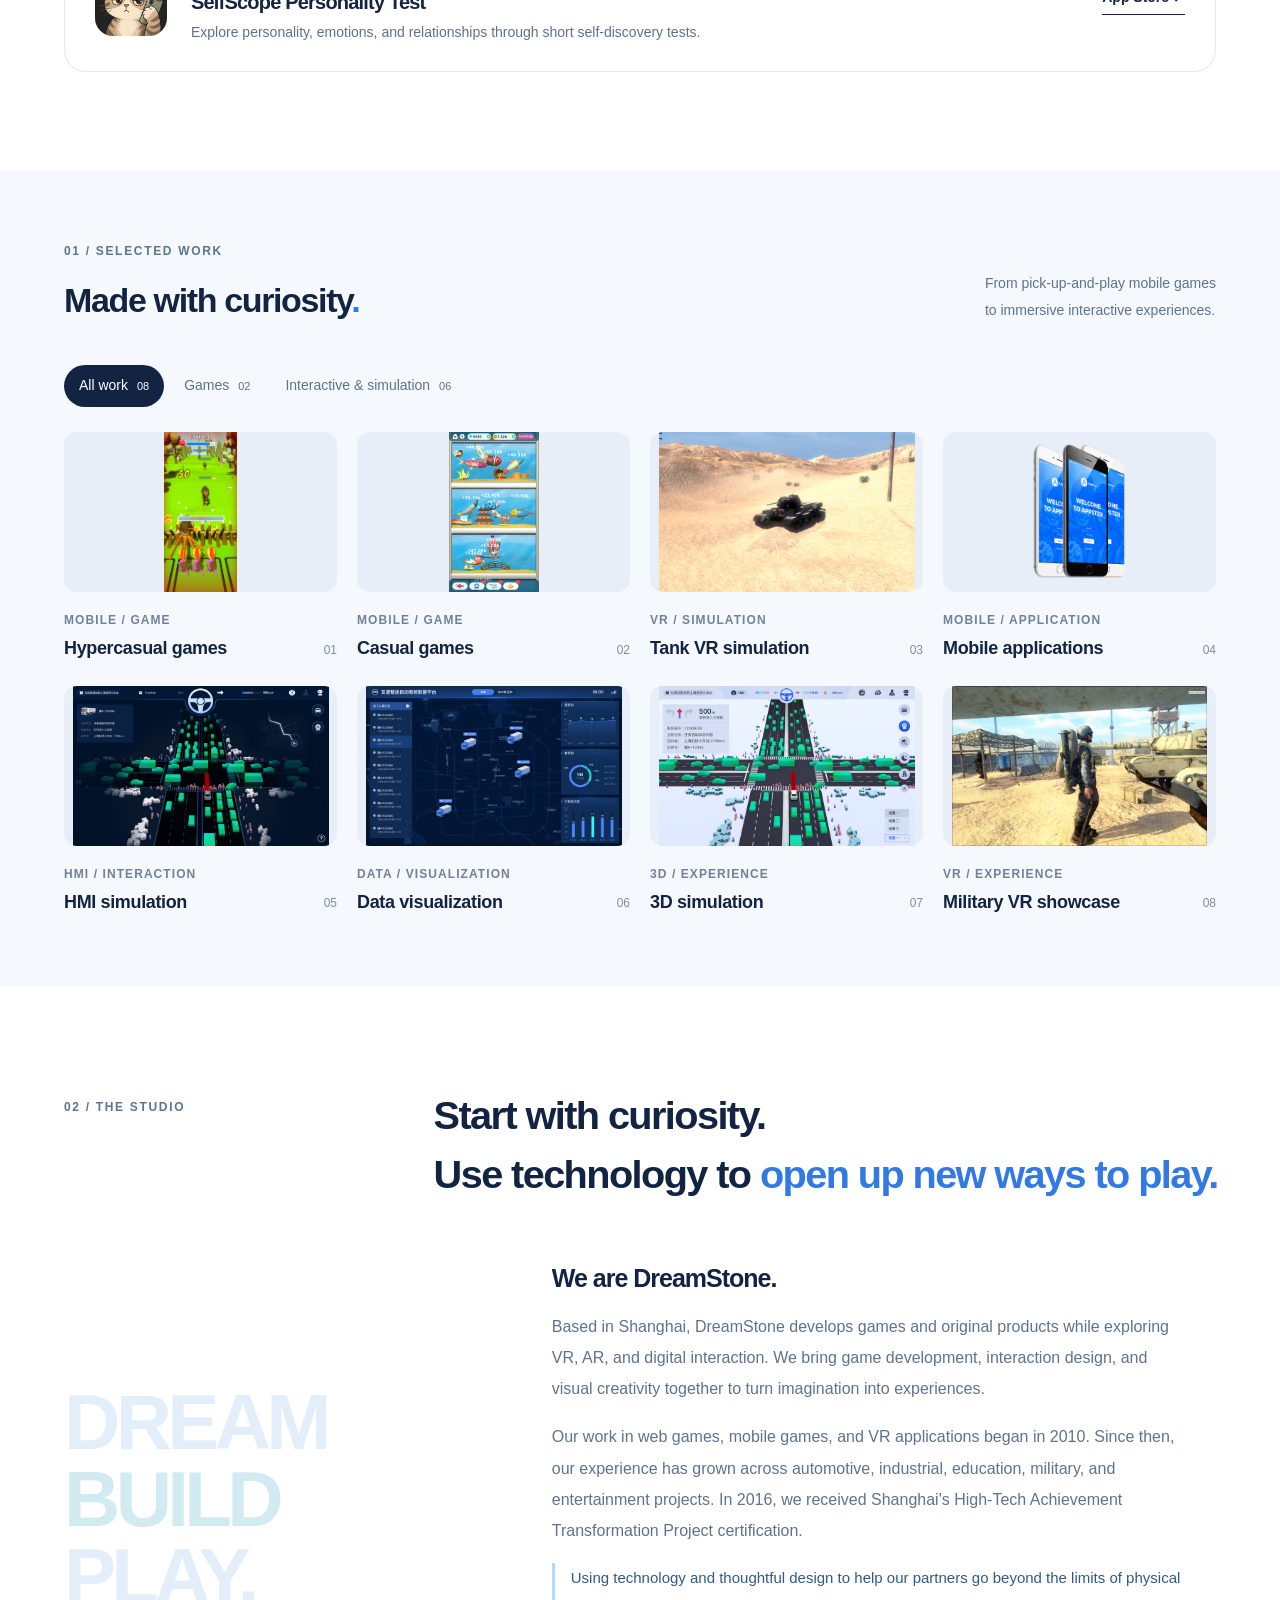
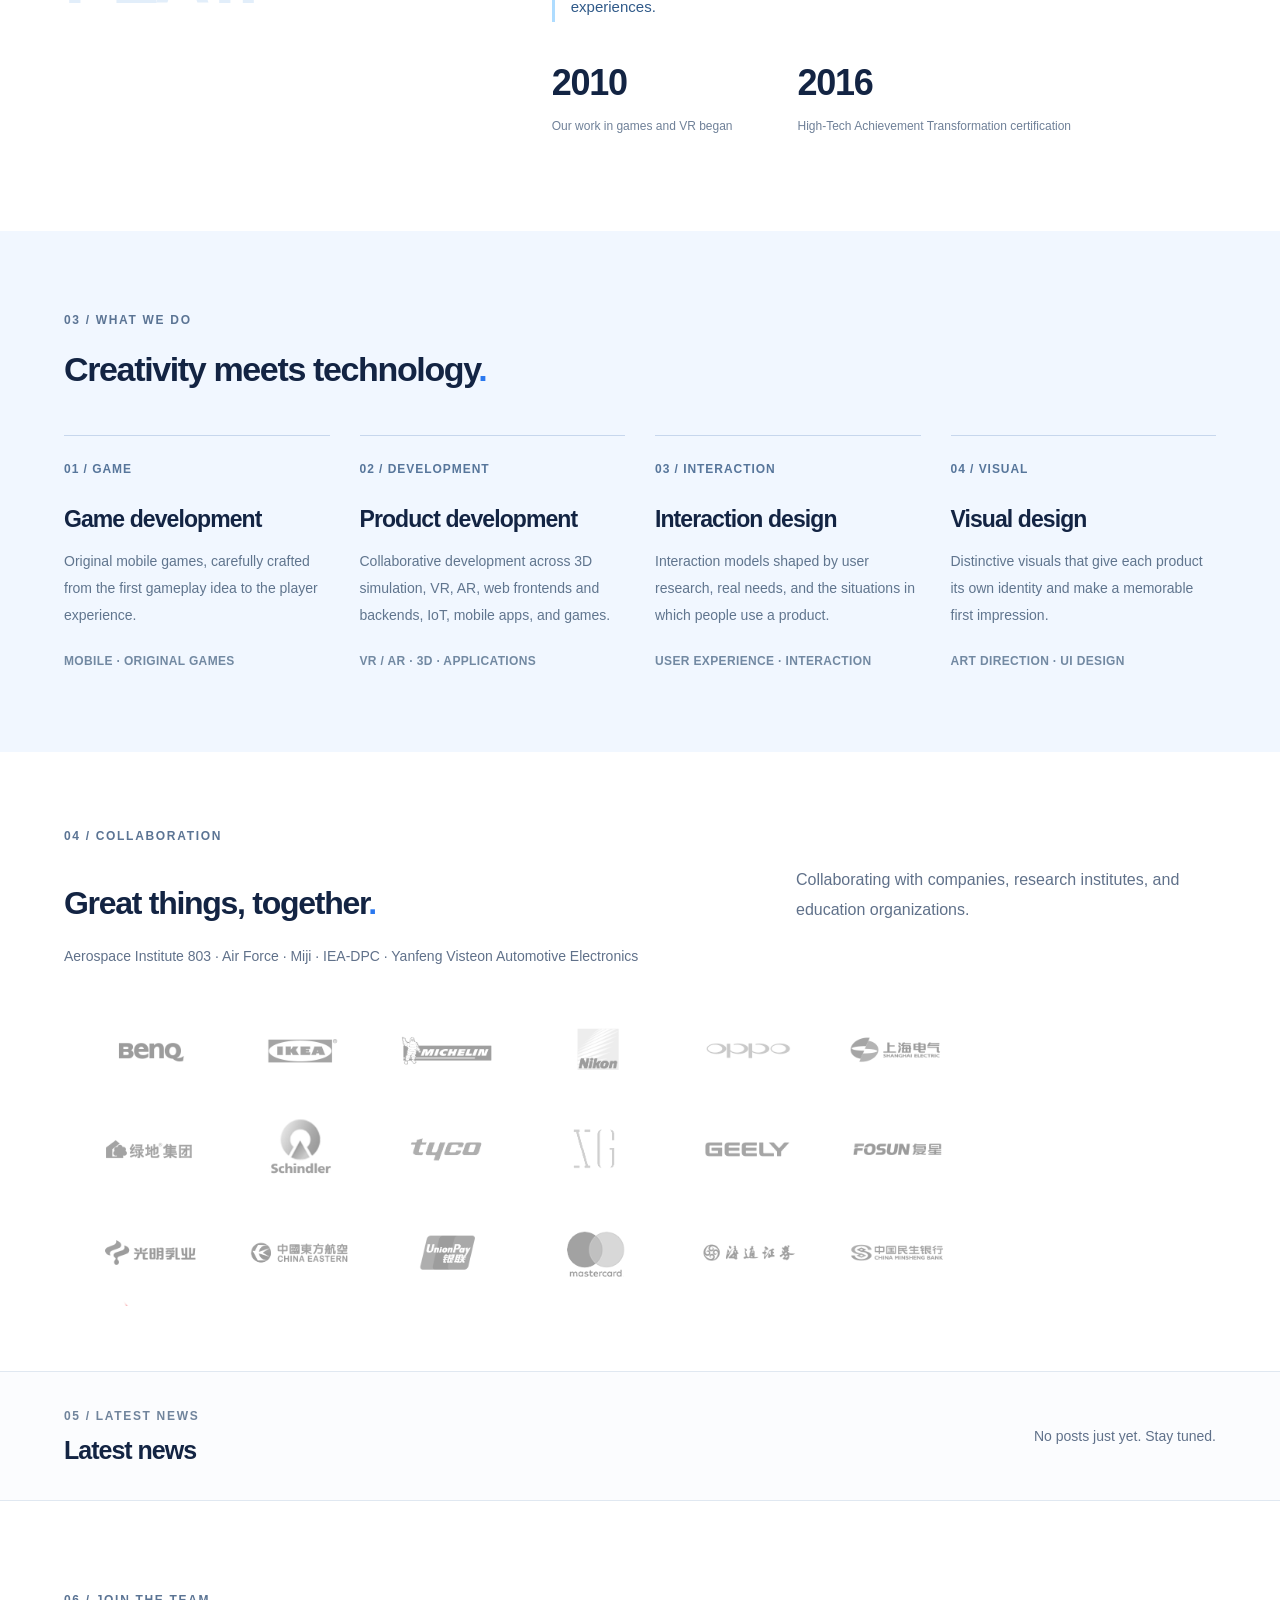
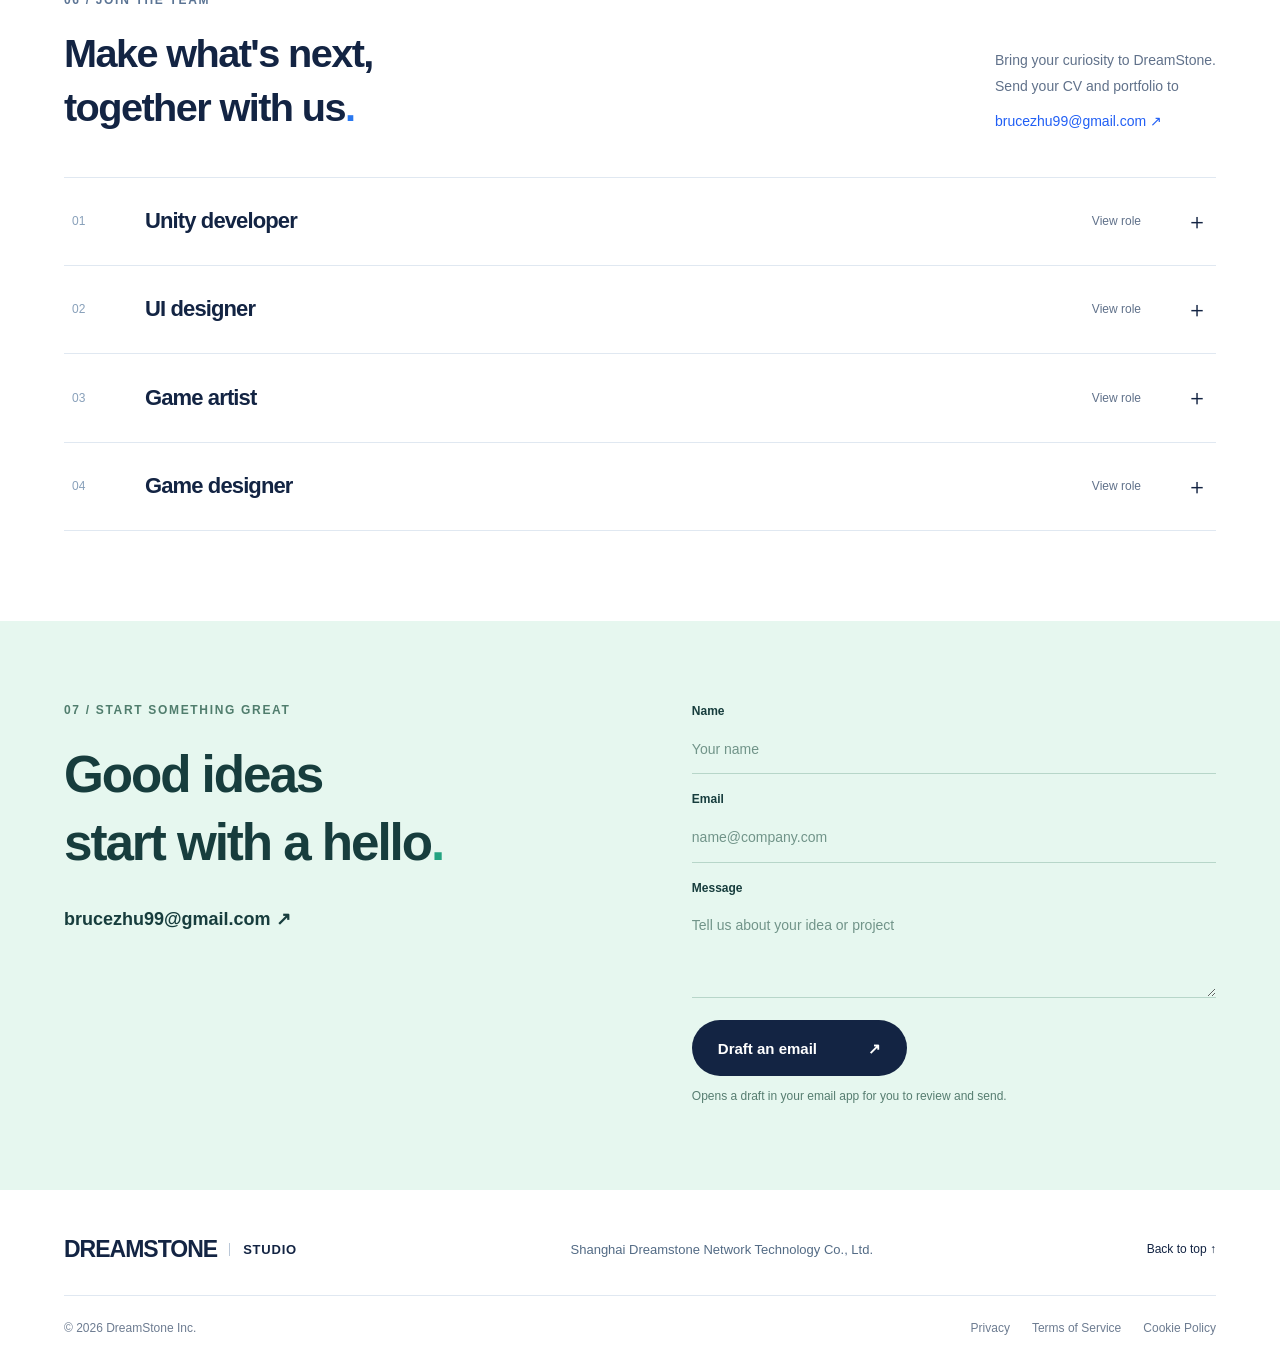
==== commit 6e4b58d7: "Remove outdated office address and phone number" ====
--- a/index.html
+++ b/index.html
@@ -12,5 +12,5 @@
 <section class="section partners-section" id="partners"><span class="legacy-anchor" id="section-f_fa517d87-17cc-4539-b02c-eb68f96657d0"></span><p class="eyebrow">04 / COLLABORATION</p><div class="section-heading"><h2><i18n-text data-i18n="t0ce5f97268aa">Great things, together</i18n-text><span class="lime" data-i18n="t76b373117c4c">.</span></h2><p data-i18n="t3af3e839a131">Collaborating with companies, research institutes, and education organizations.</p></div><p class="partners-copy" data-i18n="tc13b7823ad9a">Aerospace Institute 803 · Air Force · Miji · IEA-DPC · Yanfeng Visteon Automotive Electronics</p><div class="partners-image"><img alt="DreamStone project partners" data-i18n-alt="t12836fccb482" loading="lazy" src="./partners.png"/></div></section>
 <section class="section news-section" id="news"><span class="legacy-anchor" id="section-f_072dec82-0565-4ae6-be80-2ce75dec5929"></span><div><p class="eyebrow">05 / LATEST NEWS</p><h2 data-i18n="t8ce11f78b86b">Latest news</h2></div><p data-i18n="tb4fa6ea388d9">No posts just yet. Stay tuned.</p></section>
 <section class="section careers-section" id="careers"><span class="legacy-anchor" id="section-f_4efe022c-b2f5-4af7-83c6-f37a21e5d4b7"></span><div class="section-heading"><div><p class="eyebrow">06 / JOIN THE TEAM</p><h2><i18n-text data-i18n="tfe9d60a74de3">Make what's next,</i18n-text><br/><i18n-text data-i18n="tab3c374cfbb8">together with us</i18n-text><span class="lime" data-i18n="t76b373117c4c">.</span></h2></div><p><i18n-text data-i18n="ta82d68a4c642">Bring your curiosity to DreamStone.</i18n-text><br/><i18n-text data-i18n="t40a7cbe59a58">Send your CV and portfolio to</i18n-text><br/><a href="mailto:brucezhu99@gmail.com">brucezhu99@gmail.com ↗</a></p></div><div class="jobs"><details class="job"><summary><span class="job-index">01</span><h3 data-i18n="tb6b8685820d7">Unity developer</h3><span class="job-label" data-i18n="te654c823f655">View role</span><span aria-hidden="true" class="job-expand">＋</span></summary><div class="job-content"><div><p data-i18n="tf67399e223cd">· Design, develop, and maintain the Unity architecture of our games.</p><p data-i18n="t17742c89c851">· Be familiar with Unity, C#, and a range of plugins.</p><p data-i18n="ta3e38a60ada2">· Have practical Unity development skills with UGUI, Android, and iOS.</p><p data-i18n="ta53cef0c9b74">· Bring an inquisitive mindset and a lasting interest in new technology.</p><p data-i18n="t084f068799fe">· A plus: experience developing network interfaces with sockets and related protocols.</p></div><a class="text-link" data-i18n="t961cd3387dc7" data-i18n-href="t1ef693c7d96d" href="mailto:brucezhu99@gmail.com?subject=Application%20%E2%80%94%20Unity%20developer">Apply by email ↗</a></div></details><details class="job"><summary><span class="job-index">02</span><h3 data-i18n="ta645c0b98c73">UI designer</h3><span class="job-label" data-i18n="te654c823f655">View role</span><span aria-hidden="true" class="job-expand">＋</span></summary><div class="job-content"><div><p data-i18n="tff84b538622e">· Contribute to product design and interface design.</p><p data-i18n="ta85514fd35e0">· Show complete project work; please include your portfolio in your email.</p><p data-i18n="t5d5c67898577">· Be proficient with Photoshop, Illustrator, and related design tools.</p><p data-i18n="t4287f0bacee2">· Have strong drawing skills and a solid understanding of composition and color.</p><p data-i18n="tccd6df522f92">· Be passionate about app design and attentive to detail.</p></div><a class="text-link" data-i18n="t961cd3387dc7" data-i18n-href="t1a9822548d90" href="mailto:brucezhu99@gmail.com?subject=Application%20%E2%80%94%20UI%20designer">Apply by email ↗</a></div></details><details class="job"><summary><span class="job-index">03</span><h3 data-i18n="t420efafb0fe4">Game artist</h3><span class="job-label" data-i18n="te654c823f655">View role</span><span aria-hidden="true" class="job-expand">＋</span></summary><div class="job-content"><div><p data-i18n="t57ad61449e67">· Have at least three years of design experience at a game company.</p><p data-i18n="t1a27b00ba979">· Create hand-drawn illustrations, splash screens, welcome screens, and promotional artwork.</p><p data-i18n="tef28342d81b8">· Be able to create small character animations and interface motion effects.</p><p data-i18n="t699b97cfaa29">· Bring focus, passion, imagination, responsibility, and a strong ability to understand a brief.</p><p data-i18n="t9516e1bb837f">· Communicate clearly and work well with a team.</p></div><a class="text-link" data-i18n="t961cd3387dc7" data-i18n-href="td038d569c15b" href="mailto:brucezhu99@gmail.com?subject=Application%20%E2%80%94%20Game%20artist">Apply by email ↗</a></div></details><details class="job"><summary><span class="job-index">04</span><h3 data-i18n="tcd33b5e3c5ff">Game designer</h3><span class="job-label" data-i18n="te654c823f655">View role</span><span aria-hidden="true" class="job-expand">＋</span></summary><div class="job-content"><div><p data-i18n="teb04bc066eff">· Have at least two years of experience in game design.</p><p data-i18n="tc24bb6a25a36">· Think clearly about game systems, analyze and organize product features, and bring experience in hypercasual games.</p><p data-i18n="t9574939f5886">· Understand development technology and communicate ideas clearly.</p><p data-i18n="t140930ec7f25">· Be proficient with prototyping tools such as Axure, Visio, or OmniGraffle.</p><p data-i18n="t0ea43a1d136a">· Apply established interaction design processes and methods thoughtfully.</p></div><a class="text-link" data-i18n="t961cd3387dc7" data-i18n-href="taffd4b8e1756" href="mailto:brucezhu99@gmail.com?subject=Application%20%E2%80%94%20Game%20designer">Apply by email ↗</a></div></details></div></section>
-<section class="section contact-section" id="contact"><span class="legacy-anchor" id="section-f_2e7ae768-e5a2-46df-ac74-33cbe8bd813a"></span><div class="contact-intro"><p class="eyebrow">07 / START SOMETHING GREAT</p><h2><i18n-text data-i18n="tfdb84dfe5afa">Good ideas</i18n-text><br/><i18n-text data-i18n="t21ed9e677855">start with a hello</i18n-text><span data-i18n="t76b373117c4c">.</span></h2><a class="contact-email" href="mailto:brucezhu99@gmail.com">brucezhu99@gmail.com ↗</a><div class="contact-details"><span data-i18n="t3a4e09b29963">290 Zhangheng Road, Shanghai, China</span><a href="tel:021-61252396">021-61252396</a></div></div><form id="contact-form"><label data-i18n="t9ebe8e4a709d" for="contact-name">Name</label><input autocomplete="name" data-i18n-placeholder="tac602fb1dd26" id="contact-name" maxlength="100" name="name" placeholder="Your name" required=""/><label data-i18n="t4911f076f0a4" for="contact-email">Email</label><input autocomplete="email" id="contact-email" maxlength="254" name="email" placeholder="name@company.com" required="" type="email"/><label data-i18n="t994aa2e6d4ce" for="contact-message">Message</label><textarea data-i18n-placeholder="t385c6caf3bf8" id="contact-message" maxlength="3000" name="message" placeholder="Tell us about your idea or project" required="" rows="3"></textarea><button class="button dark" type="submit"><i18n-text data-i18n="td3c90d6890e8">Draft an email </i18n-text><span aria-hidden="true">↗</span></button><p class="form-note" data-i18n="t93dec2eb27cd">Opens a draft in your email app for you to review and send.</p><p id="contact-status" role="status"></p></form></section>
+<section class="section contact-section" id="contact"><span class="legacy-anchor" id="section-f_2e7ae768-e5a2-46df-ac74-33cbe8bd813a"></span><div class="contact-intro"><p class="eyebrow">07 / START SOMETHING GREAT</p><h2><i18n-text data-i18n="tfdb84dfe5afa">Good ideas</i18n-text><br/><i18n-text data-i18n="t21ed9e677855">start with a hello</i18n-text><span data-i18n="t76b373117c4c">.</span></h2><a class="contact-email" href="mailto:brucezhu99@gmail.com">brucezhu99@gmail.com ↗</a></div><form id="contact-form"><label data-i18n="t9ebe8e4a709d" for="contact-name">Name</label><input autocomplete="name" data-i18n-placeholder="tac602fb1dd26" id="contact-name" maxlength="100" name="name" placeholder="Your name" required=""/><label data-i18n="t4911f076f0a4" for="contact-email">Email</label><input autocomplete="email" id="contact-email" maxlength="254" name="email" placeholder="name@company.com" required="" type="email"/><label data-i18n="t994aa2e6d4ce" for="contact-message">Message</label><textarea data-i18n-placeholder="t385c6caf3bf8" id="contact-message" maxlength="3000" name="message" placeholder="Tell us about your idea or project" required="" rows="3"></textarea><button class="button dark" type="submit"><i18n-text data-i18n="td3c90d6890e8">Draft an email </i18n-text><span aria-hidden="true">↗</span></button><p class="form-note" data-i18n="t93dec2eb27cd">Opens a draft in your email app for you to review and send.</p><p id="contact-status" role="status"></p></form></section>
 </main><dialog aria-labelledby="dialog-title" id="work-dialog"><div class="dialog-bar"><h2 id="dialog-title"></h2><button aria-label="Close project preview" data-i18n="tb543bb5eb5d0" data-i18n-aria-label="t9366ee15cd2b" id="dialog-close">Close ×</button></div><img alt="" id="dialog-image"/><p data-i18n="tabedbd2db423">DreamStone · Selected work</p></dialog><footer class="site-footer"><div class="footer-top"><a class="brand" href="./">DREAMSTONE<span data-i18n="tf0936080a97e">STUDIO</span></a><p data-i18n="t3ff402e1f921">Shanghai Dreamstone Network Technology Co., Ltd.</p><a data-i18n="t82dca157ecb2" href="./#main">Back to top ↑</a></div><div class="footer-bottom"><span>© 2026 DreamStone Inc.</span><nav aria-label="Legal" data-i18n-aria-label="t81a8e5988cd9"><a data-i18n="t251cd5959a87" href="./privacy">Privacy</a><a data-i18n="tf6f1780221a5" href="./terms-of-service">Terms of Service</a><a data-i18n="tb1b5e2b29a77" href="./pages/cookie-policy">Cookie Policy</a></nav></div></footer></body></html>
